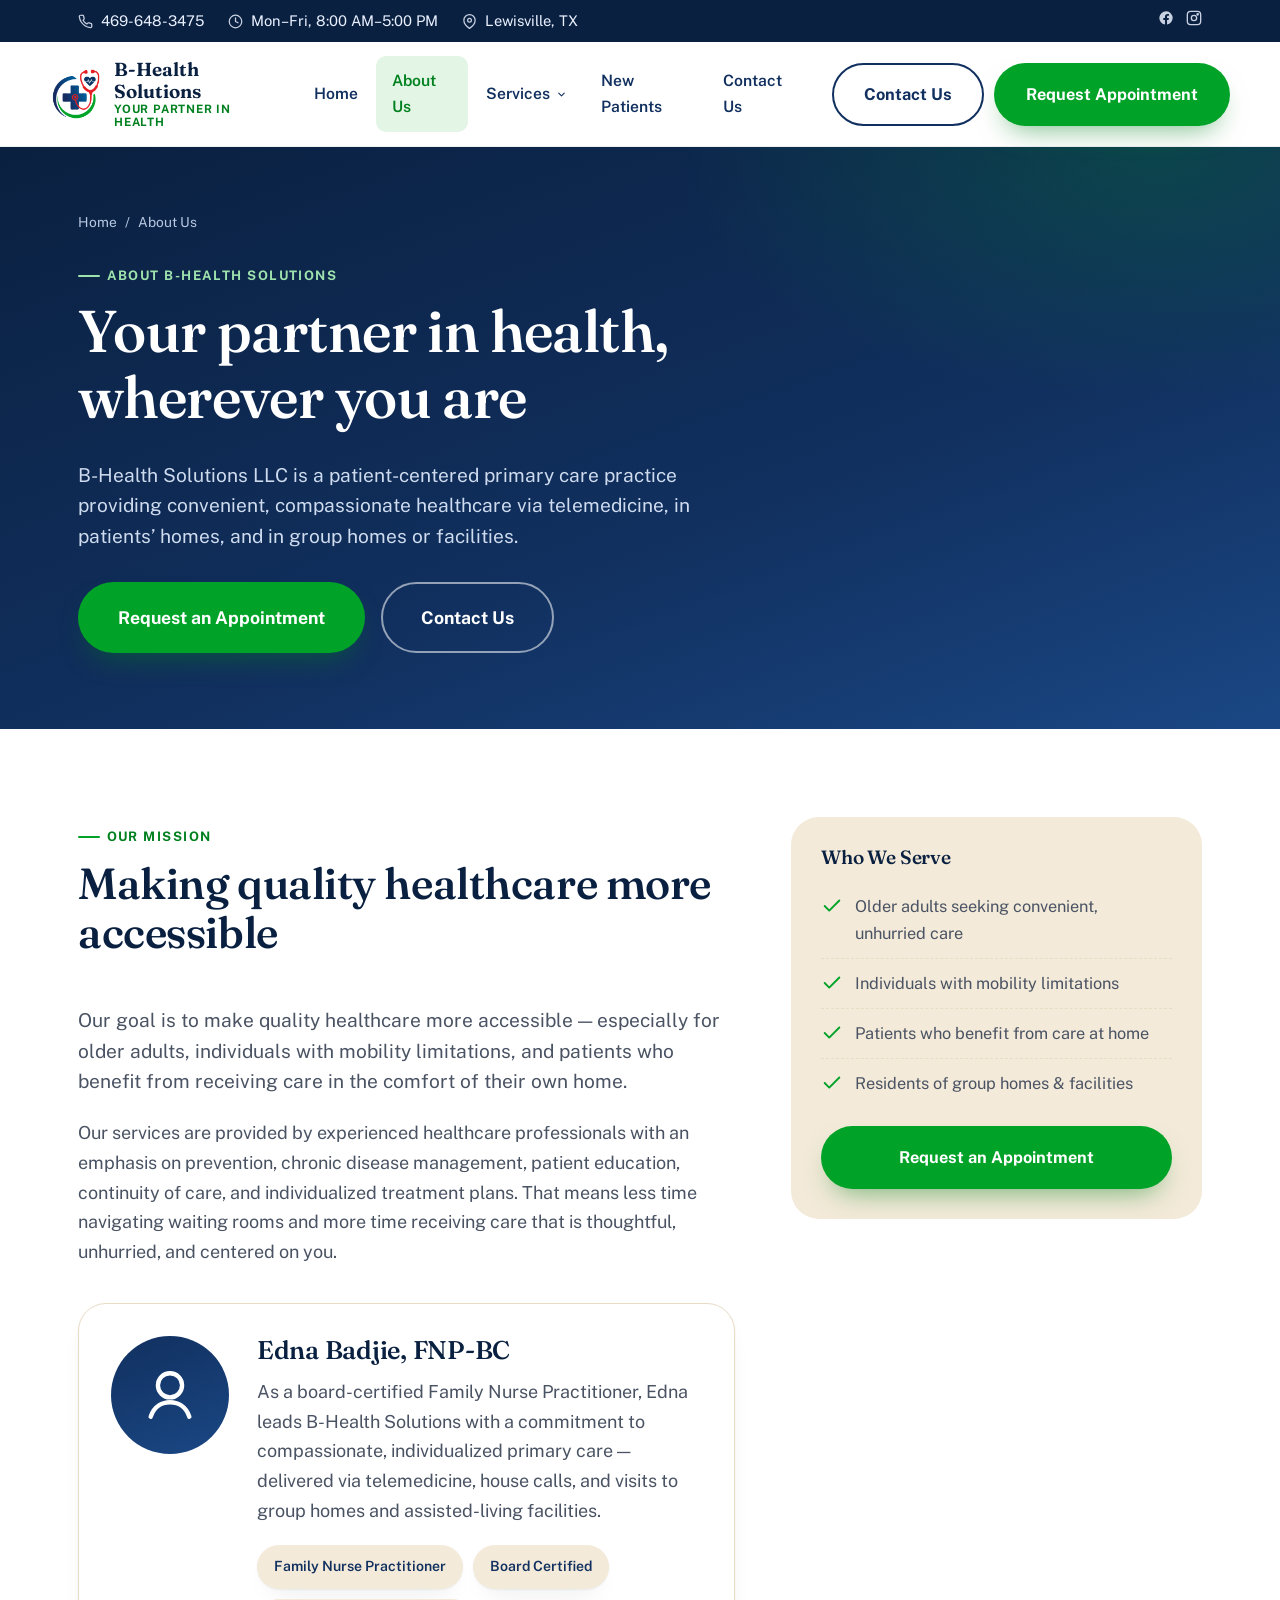
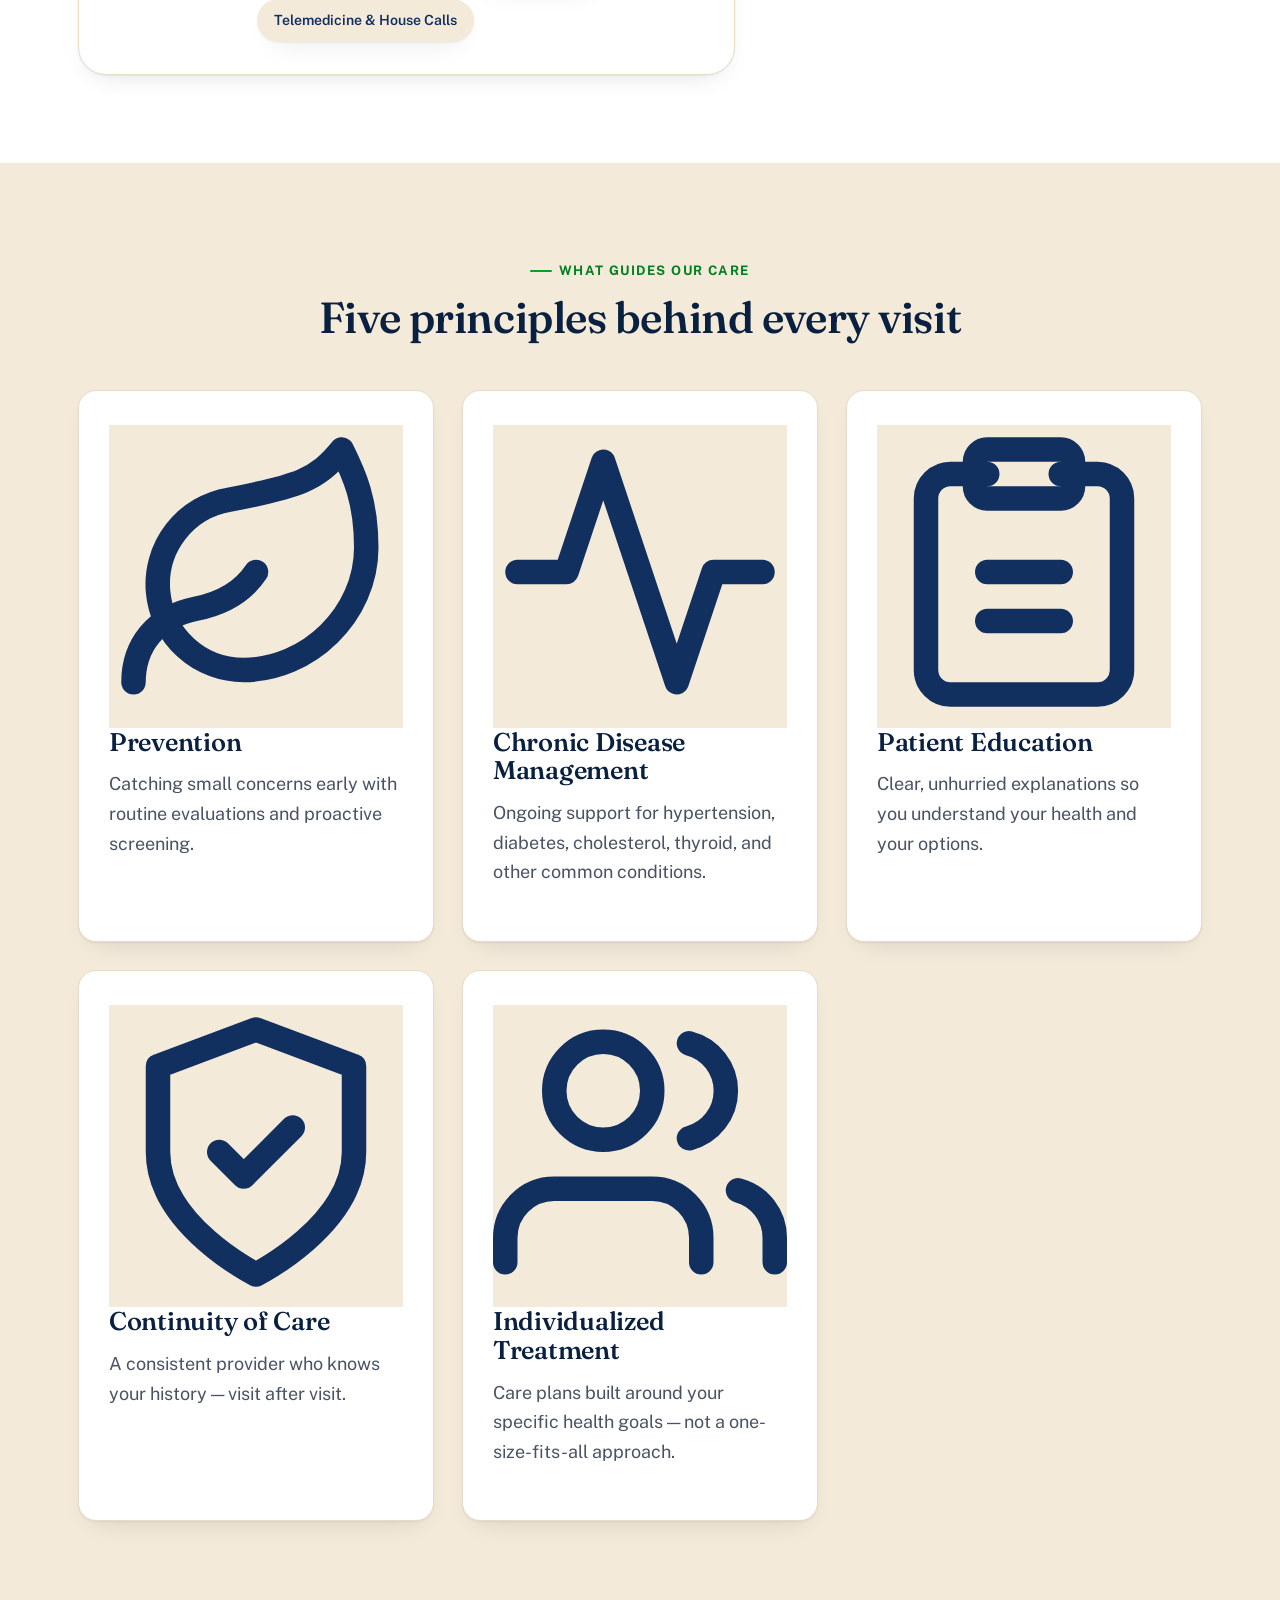
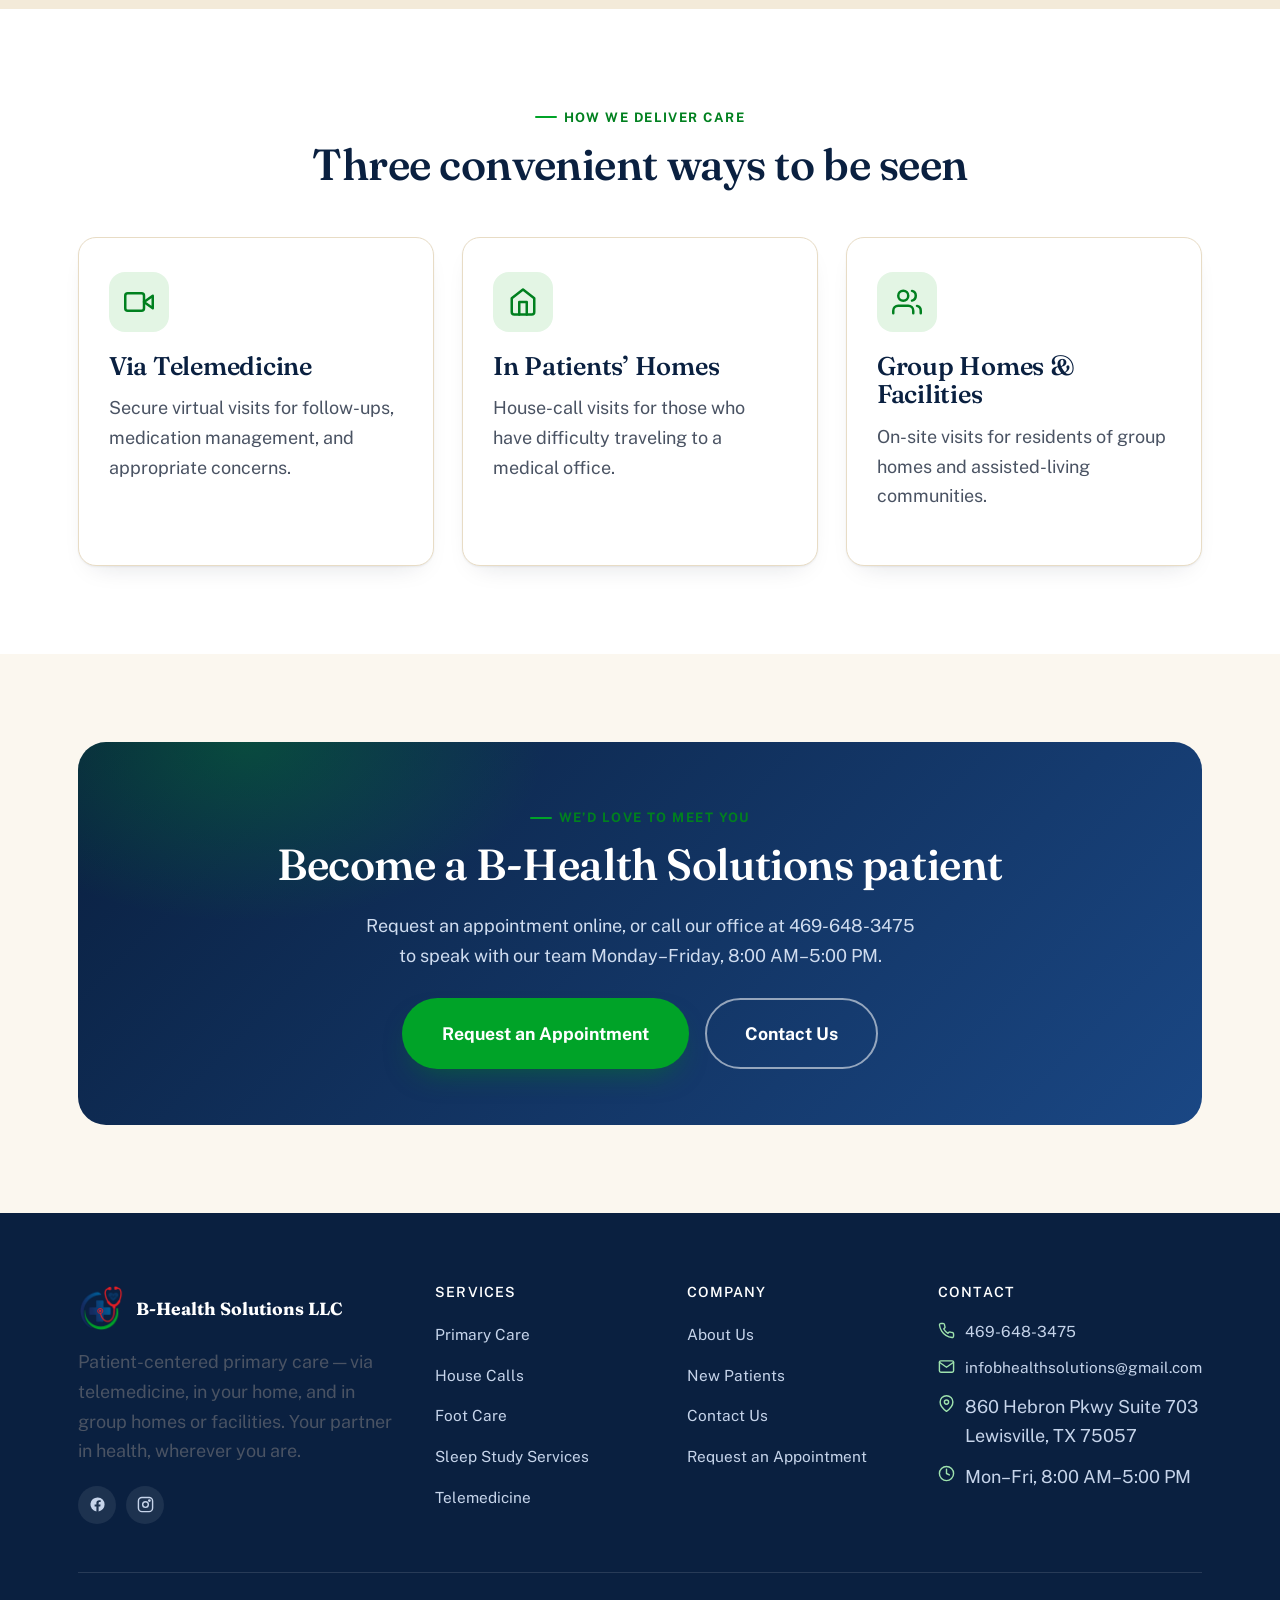
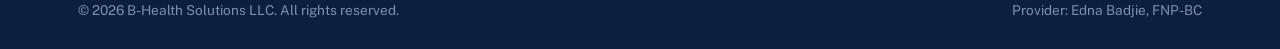
==== about.html @ 0e6e0572 "Initial website build for B-Health Solutions LLC 10-page static site: Home, About, Services, Primary" ====
<!doctype html>
<html lang="en">
<head>
<meta charset="UTF-8">
<meta name="viewport" content="width=device-width, initial-scale=1.0">
<title>About Us | B-Health Solutions LLC</title>
<meta name="description" content="B-Health Solutions LLC is a patient-centered primary care practice led by Edna Badjie, FNP-BC, providing care via telemedicine, in-home visits, and group home or facility visits.">
<link rel="icon" href="images/icon-32.png" sizes="32x32">
<link rel="icon" href="images/icon-192.png" sizes="192x192">
<link rel="apple-touch-icon" href="images/apple-touch-icon.png">
<link rel="stylesheet" href="css/style.css">
</head>
<body>

<div class="topbar">
  <div class="container">
    <div class="topbar-left">
      <a href="tel:4696483475" class="topbar-item"><svg viewBox="0 0 24 24" fill="none" stroke="currentColor" stroke-width="2" stroke-linecap="round" stroke-linejoin="round"><path d="M22 16.92v3a2 2 0 0 1-2.18 2 19.79 19.79 0 0 1-8.63-3.07 19.5 19.5 0 0 1-6-6 19.79 19.79 0 0 1-3.07-8.67A2 2 0 0 1 4.11 2h3a2 2 0 0 1 2 1.72c.13.96.36 1.9.7 2.81a2 2 0 0 1-.45 2.11L8.09 9.91a16 16 0 0 0 6 6l1.27-1.27a2 2 0 0 1 2.11-.45c.91.34 1.85.57 2.81.7A2 2 0 0 1 22 16.92Z"/></svg><span>469-648-3475</span></a>
      <span class="topbar-item"><svg viewBox="0 0 24 24" fill="none" stroke="currentColor" stroke-width="2" stroke-linecap="round" stroke-linejoin="round"><circle cx="12" cy="12" r="10"/><path d="M12 6v6l4 2"/></svg><span>Mon&ndash;Fri, 8:00 AM&ndash;5:00 PM</span></span>
      <span class="topbar-item"><svg viewBox="0 0 24 24" fill="none" stroke="currentColor" stroke-width="2" stroke-linecap="round" stroke-linejoin="round"><path d="M21 10c0 7-9 13-9 13s-9-6-9-13a9 9 0 0 1 18 0Z"/><circle cx="12" cy="10" r="3"/></svg><span>Lewisville, TX</span></span>
    </div>
    <div class="topbar-social">
      <a href="#" aria-label="B-Health Solutions on Facebook"><svg viewBox="0 0 24 24" fill="currentColor"><path d="M22 12a10 10 0 1 0-11.56 9.88v-6.99H7.9V12h2.54V9.8c0-2.5 1.49-3.89 3.78-3.89 1.1 0 2.24.2 2.24.2v2.46h-1.26c-1.24 0-1.63.77-1.63 1.56V12h2.78l-.44 2.89h-2.34v6.99A10 10 0 0 0 22 12Z"/></svg></a>
      <a href="#" aria-label="B-Health Solutions on Instagram"><svg viewBox="0 0 24 24" fill="none" stroke="currentColor" stroke-width="2" stroke-linecap="round" stroke-linejoin="round"><rect x="2" y="2" width="20" height="20" rx="5"/><circle cx="12" cy="12" r="4"/><circle cx="17.5" cy="6.5" r="1"/></svg></a>
    </div>
  </div>
</div>

<header class="site-header">
  <div class="container nav-wrap">
    <a href="index.html" class="brand">
      <img src="images/icon-192.png" alt="B-Health Solutions LLC">
      <span class="brand-text"><strong>B-Health Solutions</strong><span>Your Partner In Health</span></span>
    </a>
    <nav class="main-nav" id="main-nav" aria-label="Primary">
      <div class="mobile-cta">
        <a href="new-patients.html" class="btn btn-primary btn-block">Request an Appointment</a>
        <a href="tel:4696483475" class="btn btn-outline btn-block">Call 469-648-3475</a>
      </div>
      <ul>
        <li><a href="index.html">Home</a></li>
        <li><a href="about.html">About Us</a></li>
        <li class="has-dropdown">
          <a href="services.html">Services <svg class="chev" viewBox="0 0 24 24" fill="none" stroke="currentColor" stroke-width="2.4" stroke-linecap="round" stroke-linejoin="round"><path d="m6 9 6 6 6-6"/></svg></a>
          <div class="dropdown">
            <a href="primary-care.html">Primary Care<small>Routine &amp; preventive adult care</small></a>
            <a href="house-calls.html">House Calls<small>In-home primary care visits</small></a>
            <a href="foot-care.html">Foot Care<small>Routine foot health services</small></a>
            <a href="sleep-study.html">Sleep Study Services<small>Sleep disorder evaluation</small></a>
            <a href="telemedicine.html">Telemedicine<small>Virtual visits from home</small></a>
          </div>
        </li>
        <li><a href="new-patients.html">New Patients</a></li>
        <li><a href="contact.html">Contact Us</a></li>
      </ul>
    </nav>
    <div class="header-cta">
      <a href="contact.html" class="btn btn-outline">Contact Us</a>
      <a href="new-patients.html" class="btn btn-primary">Request Appointment</a>
      <button class="nav-toggle" aria-label="Open menu" aria-expanded="false" aria-controls="main-nav"><svg viewBox="0 0 24 24" fill="none" stroke="currentColor" stroke-width="2" stroke-linecap="round" stroke-linejoin="round"><path d="M3 6h18M3 12h18M3 18h18"/></svg></button>
    </div>
  </div>
  <div class="nav-scrim"></div>
</header>

<main>

  <section class="page-hero">
    <div class="container">
      <div class="breadcrumb"><a href="index.html">Home</a><span>/</span><span>About Us</span></div>
      <span class="eyebrow">About B-Health Solutions</span>
      <h1>Your partner in health, wherever you are</h1>
      <p class="lede">B-Health Solutions LLC is a patient-centered primary care practice providing convenient, compassionate healthcare via telemedicine, in patients&rsquo; homes, and in group homes or facilities.</p>
      <div class="cta-row">
        <a href="new-patients.html" class="btn btn-primary btn-lg">Request an Appointment</a>
        <a href="contact.html" class="btn btn-outline-light btn-lg">Contact Us</a>
      </div>
    </div>
  </section>

  <section class="section">
    <div class="container">
      <div class="service-layout">
        <div>
          <div class="section-head reveal">
            <span class="eyebrow">Our Mission</span>
            <h2>Making quality healthcare more accessible</h2>
          </div>
          <p class="lede reveal">Our goal is to make quality healthcare more accessible &mdash; especially for older adults, individuals with mobility limitations, and patients who benefit from receiving care in the comfort of their own home.</p>
          <p class="reveal">Our services are provided by experienced healthcare professionals with an emphasis on prevention, chronic disease management, patient education, continuity of care, and individualized treatment plans. That means less time navigating waiting rooms and more time receiving care that is thoughtful, unhurried, and centered on you.</p>

          <div class="provider-card reveal" style="margin-top:36px;">
            <div class="provider-avatar">
              <svg viewBox="0 0 24 24" fill="none" stroke="currentColor" stroke-width="1.8" stroke-linecap="round" stroke-linejoin="round"><circle cx="12" cy="8" r="5"/><path d="M4 21c1.5-4.5 5-6 8-6s6.5 1.5 8 6"/></svg>
            </div>
            <div>
              <h3>Edna Badjie, FNP-BC</h3>
              <p>As a board-certified Family Nurse Practitioner, Edna leads B-Health Solutions with a commitment to compassionate, individualized primary care &mdash; delivered via telemedicine, house calls, and visits to group homes and assisted-living facilities.</p>
              <div class="credential-list">
                <span class="pill">Family Nurse Practitioner</span>
                <span class="pill">Board Certified</span>
                <span class="pill">Telemedicine &amp; House Calls</span>
              </div>
            </div>
          </div>
        </div>

        <aside class="sidebar-card reveal">
          <h4>Who We Serve</h4>
          <ul class="check-list">
            <li><svg viewBox="0 0 24 24" fill="none" stroke="currentColor" stroke-width="2" stroke-linecap="round" stroke-linejoin="round"><path d="M20 6 9 17l-5-5"/></svg>Older adults seeking convenient, unhurried care</li>
            <li><svg viewBox="0 0 24 24" fill="none" stroke="currentColor" stroke-width="2" stroke-linecap="round" stroke-linejoin="round"><path d="M20 6 9 17l-5-5"/></svg>Individuals with mobility limitations</li>
            <li><svg viewBox="0 0 24 24" fill="none" stroke="currentColor" stroke-width="2" stroke-linecap="round" stroke-linejoin="round"><path d="M20 6 9 17l-5-5"/></svg>Patients who benefit from care at home</li>
            <li><svg viewBox="0 0 24 24" fill="none" stroke="currentColor" stroke-width="2" stroke-linecap="round" stroke-linejoin="round"><path d="M20 6 9 17l-5-5"/></svg>Residents of group homes &amp; facilities</li>
          </ul>
          <a href="new-patients.html" class="btn btn-primary btn-block">Request an Appointment</a>
        </aside>
      </div>
    </div>
  </section>

  <section class="section section--sand">
    <div class="container">
      <div class="section-head center reveal">
        <span class="eyebrow">What Guides Our Care</span>
        <h2>Five principles behind every visit</h2>
      </div>
      <div class="grid grid-3 reveal-stagger">
        <div class="card value-card reveal" style="--i:0">
          <div class="icon"><svg viewBox="0 0 24 24" fill="none" stroke="currentColor" stroke-width="2" stroke-linecap="round" stroke-linejoin="round"><path d="M11 20A7 7 0 0 1 9.8 6.1C15.5 5 17 4.48 19 2c1 2 2 4.18 2 8 0 5.5-4.78 10-10 10Z"/><path d="M2 21c0-3 1.85-5.36 5.08-6C9.5 14.52 11 13.5 12 12"/></svg></div>
          <h3>Prevention</h3>
          <p>Catching small concerns early with routine evaluations and proactive screening.</p>
        </div>
        <div class="card value-card reveal" style="--i:1">
          <div class="icon"><svg viewBox="0 0 24 24" fill="none" stroke="currentColor" stroke-width="2" stroke-linecap="round" stroke-linejoin="round"><path d="M22 12h-4l-3 9L9 3l-3 9H2"/></svg></div>
          <h3>Chronic Disease Management</h3>
          <p>Ongoing support for hypertension, diabetes, cholesterol, thyroid, and other common conditions.</p>
        </div>
        <div class="card value-card reveal" style="--i:2">
          <div class="icon"><svg viewBox="0 0 24 24" fill="none" stroke="currentColor" stroke-width="2" stroke-linecap="round" stroke-linejoin="round"><rect x="8" y="2" width="8" height="4" rx="1"/><path d="M9 4H6a2 2 0 0 0-2 2v14a2 2 0 0 0 2 2h12a2 2 0 0 0 2-2V6a2 2 0 0 0-2-2h-3"/><path d="M9 12h6M9 16h6"/></svg></div>
          <h3>Patient Education</h3>
          <p>Clear, unhurried explanations so you understand your health and your options.</p>
        </div>
        <div class="card value-card reveal" style="--i:3">
          <div class="icon"><svg viewBox="0 0 24 24" fill="none" stroke="currentColor" stroke-width="2" stroke-linecap="round" stroke-linejoin="round"><path d="M12 22s8-4 8-10V5l-8-3-8 3v7c0 6 8 10 8 10Z"/><path d="m9 12 2 2 4-4"/></svg></div>
          <h3>Continuity of Care</h3>
          <p>A consistent provider who knows your history &mdash; visit after visit.</p>
        </div>
        <div class="card value-card reveal" style="--i:4">
          <div class="icon"><svg viewBox="0 0 24 24" fill="none" stroke="currentColor" stroke-width="2" stroke-linecap="round" stroke-linejoin="round"><path d="M17 21v-2a4 4 0 0 0-4-4H5a4 4 0 0 0-4 4v2"/><circle cx="9" cy="7" r="4"/><path d="M23 21v-2a4 4 0 0 0-3-3.87"/><path d="M16 3.13a4 4 0 0 1 0 7.75"/></svg></div>
          <h3>Individualized Treatment</h3>
          <p>Care plans built around your specific health goals &mdash; not a one-size-fits-all approach.</p>
        </div>
      </div>
    </div>
  </section>

  <section class="section">
    <div class="container">
      <div class="section-head center reveal">
        <span class="eyebrow">How We Deliver Care</span>
        <h2>Three convenient ways to be seen</h2>
      </div>
      <div class="grid grid-3 reveal-stagger">
        <div class="card reveal" style="--i:0">
          <div class="icon" style="background:var(--green-100);color:var(--green-700);width:60px;height:60px;border-radius:16px;display:flex;align-items:center;justify-content:center;margin-bottom:20px;"><svg viewBox="0 0 24 24" fill="none" stroke="currentColor" stroke-width="2" stroke-linecap="round" stroke-linejoin="round" style="width:30px;height:30px;"><path d="m23 7-7 5 7 5V7z"/><rect x="1" y="5" width="15" height="14" rx="2"/></svg></div>
          <h3>Via Telemedicine</h3>
          <p>Secure virtual visits for follow-ups, medication management, and appropriate concerns.</p>
        </div>
        <div class="card reveal" style="--i:1">
          <div class="icon" style="background:var(--green-100);color:var(--green-700);width:60px;height:60px;border-radius:16px;display:flex;align-items:center;justify-content:center;margin-bottom:20px;"><svg viewBox="0 0 24 24" fill="none" stroke="currentColor" stroke-width="2" stroke-linecap="round" stroke-linejoin="round" style="width:30px;height:30px;"><path d="m3 9 9-7 9 7v11a2 2 0 0 1-2 2H5a2 2 0 0 1-2-2z"/><path d="M9 22V12h6v10"/></svg></div>
          <h3>In Patients&rsquo; Homes</h3>
          <p>House-call visits for those who have difficulty traveling to a medical office.</p>
        </div>
        <div class="card reveal" style="--i:2">
          <div class="icon" style="background:var(--green-100);color:var(--green-700);width:60px;height:60px;border-radius:16px;display:flex;align-items:center;justify-content:center;margin-bottom:20px;"><svg viewBox="0 0 24 24" fill="none" stroke="currentColor" stroke-width="2" stroke-linecap="round" stroke-linejoin="round" style="width:30px;height:30px;"><path d="M17 21v-2a4 4 0 0 0-4-4H5a4 4 0 0 0-4 4v2"/><circle cx="9" cy="7" r="4"/><path d="M23 21v-2a4 4 0 0 0-3-3.87"/><path d="M16 3.13a4 4 0 0 1 0 7.75"/></svg></div>
          <h3>Group Homes &amp; Facilities</h3>
          <p>On-site visits for residents of group homes and assisted-living communities.</p>
        </div>
      </div>
    </div>
  </section>

  <section class="section section--cream">
    <div class="container">
      <div class="cta-band reveal" style="background:linear-gradient(135deg,var(--navy-950),var(--navy-700));">
        <span class="eyebrow">We&rsquo;d Love to Meet You</span>
        <h2>Become a B-Health Solutions patient</h2>
        <p>Request an appointment online, or call our office at 469-648-3475 to speak with our team Monday&ndash;Friday, 8:00 AM&ndash;5:00 PM.</p>
        <div class="cta-row">
          <a href="new-patients.html" class="btn btn-primary btn-lg">Request an Appointment</a>
          <a href="contact.html" class="btn btn-outline-light btn-lg">Contact Us</a>
        </div>
      </div>
    </div>
  </section>

</main>

<footer class="site-footer">
  <div class="container">
    <div class="footer-grid">
      <div>
        <a href="index.html" class="footer-brand">
          <img src="images/icon-192.png" alt="B-Health Solutions LLC">
          <strong>B-Health Solutions LLC</strong>
        </a>
        <p>Patient-centered primary care &mdash; via telemedicine, in your home, and in group homes or facilities. Your partner in health, wherever you are.</p>
        <div class="footer-social">
          <a href="#" aria-label="Facebook"><svg viewBox="0 0 24 24" fill="currentColor"><path d="M22 12a10 10 0 1 0-11.56 9.88v-6.99H7.9V12h2.54V9.8c0-2.5 1.49-3.89 3.78-3.89 1.1 0 2.24.2 2.24.2v2.46h-1.26c-1.24 0-1.63.77-1.63 1.56V12h2.78l-.44 2.89h-2.34v6.99A10 10 0 0 0 22 12Z"/></svg></a>
          <a href="#" aria-label="Instagram"><svg viewBox="0 0 24 24" fill="none" stroke="currentColor" stroke-width="2" stroke-linecap="round" stroke-linejoin="round"><rect x="2" y="2" width="20" height="20" rx="5"/><circle cx="12" cy="12" r="4"/><circle cx="17.5" cy="6.5" r="1"/></svg></a>
        </div>
      </div>
      <div>
        <h4>Services</h4>
        <ul>
          <li><a href="primary-care.html">Primary Care</a></li>
          <li><a href="house-calls.html">House Calls</a></li>
          <li><a href="foot-care.html">Foot Care</a></li>
          <li><a href="sleep-study.html">Sleep Study Services</a></li>
          <li><a href="telemedicine.html">Telemedicine</a></li>
        </ul>
      </div>
      <div>
        <h4>Company</h4>
        <ul>
          <li><a href="about.html">About Us</a></li>
          <li><a href="new-patients.html">New Patients</a></li>
          <li><a href="contact.html">Contact Us</a></li>
          <li><a href="new-patients.html#request-form">Request an Appointment</a></li>
        </ul>
      </div>
      <div>
        <h4>Contact</h4>
        <ul class="footer-contact">
          <li><svg viewBox="0 0 24 24" fill="none" stroke="currentColor" stroke-width="2" stroke-linecap="round" stroke-linejoin="round"><path d="M22 16.92v3a2 2 0 0 1-2.18 2 19.79 19.79 0 0 1-8.63-3.07 19.5 19.5 0 0 1-6-6 19.79 19.79 0 0 1-3.07-8.67A2 2 0 0 1 4.11 2h3a2 2 0 0 1 2 1.72c.13.96.36 1.9.7 2.81a2 2 0 0 1-.45 2.11L8.09 9.91a16 16 0 0 0 6 6l1.27-1.27a2 2 0 0 1 2.11-.45c.91.34 1.85.57 2.81.7A2 2 0 0 1 22 16.92Z"/></svg><a href="tel:4696483475">469-648-3475</a></li>
          <li><svg viewBox="0 0 24 24" fill="none" stroke="currentColor" stroke-width="2" stroke-linecap="round" stroke-linejoin="round"><rect x="2" y="4" width="20" height="16" rx="2"/><path d="m22 6-10 7L2 6"/></svg><a href="mailto:infobhealthsolutions@gmail.com">infobhealthsolutions@gmail.com</a></li>
          <li><svg viewBox="0 0 24 24" fill="none" stroke="currentColor" stroke-width="2" stroke-linecap="round" stroke-linejoin="round"><path d="M21 10c0 7-9 13-9 13s-9-6-9-13a9 9 0 0 1 18 0Z"/><circle cx="12" cy="10" r="3"/></svg><span>860 Hebron Pkwy Suite 703<br>Lewisville, TX 75057</span></li>
          <li><svg viewBox="0 0 24 24" fill="none" stroke="currentColor" stroke-width="2" stroke-linecap="round" stroke-linejoin="round"><circle cx="12" cy="12" r="10"/><path d="M12 6v6l4 2"/></svg><span>Mon&ndash;Fri, 8:00 AM&ndash;5:00 PM</span></li>
        </ul>
      </div>
    </div>
    <div class="footer-bottom">
      <span>&copy; <span data-year></span> B-Health Solutions LLC. All rights reserved.</span>
      <span>Provider: Edna Badjie, FNP-BC</span>
    </div>
  </div>
</footer>

<script src="js/main.js"></script>
</body>
</html>
---- css/style.css ----
/* ==========================================================================
   B-Health Solutions LLC — Design System
   Warm, upscale primary-care site. Navy / green / coral drawn from the
   practice mark; generous type scale for older-adult readability.
   ========================================================================== */

@import url('https://fonts.googleapis.com/css2?family=Fraunces:ital,opsz,wght@0,9..144,340;0,9..144,460;0,9..144,560;0,9..144,650;1,9..144,460&family=Public+Sans:wght@400;500;600;700;800&display=swap');

:root{
  /* ---- Brand colors (sampled from Logo.png) ---- */
  --navy-950:#0a2040;
  --navy-900:#11305f;
  --navy-700:#1a4784;
  --navy-500:#2f68ad;
  --green-700:#00801f;
  --green-600:#00a328;
  --green-100:#e3f5e4;
  --coral-600:#e31e24;
  --coral-100:#fdeceb;

  /* ---- Neutrals (warm, not clinical) ---- */
  --cream:#fbf7ef;
  --sand:#f3ead9;
  --sand-line:#e8dcc5;
  --white:#ffffff;
  --ink:#1c2433;
  --ink-soft:#4a5363;
  --ink-faint:#737d8c;

  /* ---- Type ---- */
  --font-display:'Fraunces', Georgia, serif;
  --font-body:'Public Sans', -apple-system, BlinkMacSystemFont, sans-serif;

  /* ---- Scale ---- */
  --radius-sm:10px;
  --radius-md:18px;
  --radius-lg:28px;
  --shadow-soft:0 20px 50px -25px rgba(10,32,64,.35);
  --shadow-card:0 1px 2px rgba(20,30,50,.06), 0 12px 28px -16px rgba(20,30,50,.18);
  --container:1180px;
  --ease:cubic-bezier(.22,.9,.3,1);
}

*,*::before,*::after{box-sizing:border-box;}
html{scroll-behavior:smooth;}
@media (prefers-reduced-motion: reduce){
  html{scroll-behavior:auto;}
  *,*::before,*::after{animation-duration:.001ms !important;animation-iteration-count:1 !important;transition-duration:.001ms !important;scroll-behavior:auto !important;}
}

html,body{overflow-x:hidden;}
body{
  margin:0;
  font-family:var(--font-body);
  background:var(--white);
  color:var(--ink);
  font-size:18px;
  line-height:1.65;
  -webkit-font-smoothing:antialiased;
  width:100%;
}

img{max-width:100%;display:block;}
a{color:inherit;}
ul{list-style:none;margin:0;padding:0;}
button{font-family:inherit;}

h1,h2,h3,h4{
  font-family:var(--font-display);
  color:var(--navy-950);
  line-height:1.12;
  margin:0 0 .5em;
  font-weight:560;
  letter-spacing:-.01em;
}
h1{font-size:clamp(2.6rem,4.6vw,3.9rem); font-weight:560;}
h2{font-size:clamp(2rem,3.4vw,2.75rem);}
h3{font-size:clamp(1.35rem,2vw,1.65rem);}
h4{font-size:1.2rem;}
p{margin:0 0 1.1em;color:var(--ink-soft);}
.lede{font-size:1.2rem;line-height:1.6;color:var(--ink-soft);}

.container{max-width:var(--container);margin:0 auto;padding:0 28px;}
.section{padding:88px 0;}
.section--tight{padding:56px 0;}
.section--cream{background:var(--cream);}
.section--sand{background:var(--sand);}
.section--navy{background:var(--navy-950);color:#fff;}
.section--navy h2,.section--navy h3,.section--navy p{color:#fff;}
.section--navy .eyebrow{color:#9fc8ff;}

.eyebrow{
  display:inline-flex;align-items:center;gap:.5em;
  font-family:var(--font-body);
  font-weight:700;
  font-size:.82rem;
  letter-spacing:.11em;
  text-transform:uppercase;
  color:var(--green-700);
  margin-bottom:.9em;
}
.eyebrow::before{
  content:"";
  width:22px;height:2px;background:var(--green-600);display:inline-block;border-radius:2px;
}

.section-head{max-width:720px; margin-bottom:48px;}
.section-head.center{margin-left:auto;margin-right:auto;text-align:center;}

/* ---------------------------- Buttons ---------------------------- */
.btn{
  display:inline-flex;align-items:center;justify-content:center;gap:.6em;
  font-family:var(--font-body);
  font-weight:700;
  font-size:1.02rem;
  padding:16px 30px;
  border-radius:999px;
  border:2px solid transparent;
  text-decoration:none;
  cursor:pointer;
  transition:transform .25s var(--ease), box-shadow .25s var(--ease), background-color .2s, border-color .2s, color .2s;
  white-space:nowrap;
}
.btn svg{width:1.15em;height:1.15em;flex:none;}
.btn-primary{background:var(--green-600);color:#fff;box-shadow:0 14px 28px -12px rgba(0,128,31,.55);}
.btn-primary:hover{background:var(--green-700); transform:translateY(-2px); box-shadow:0 18px 32px -12px rgba(0,128,31,.6);}
.btn-outline{background:transparent;color:var(--navy-900);border-color:var(--navy-900);}
.btn-outline:hover{background:var(--navy-900);color:#fff;transform:translateY(-2px);}
.btn-outline-light{background:transparent;color:#fff;border-color:rgba(255,255,255,.55);}
.btn-outline-light:hover{background:#fff;color:var(--navy-950);border-color:#fff;}
.btn-ghost{background:rgba(255,255,255,.12); color:#fff; border-color:transparent;}
.btn-ghost:hover{background:rgba(255,255,255,.22);}
.btn-lg{padding:19px 38px;font-size:1.1rem;}
.btn-block{width:100%;}
.btn:focus-visible, a:focus-visible, button:focus-visible, input:focus-visible, textarea:focus-visible, select:focus-visible{
  outline:3px solid var(--green-600); outline-offset:3px;
}

.cta-row{display:flex;flex-wrap:wrap;gap:16px;align-items:center;}

/* ---------------------------- Topbar ---------------------------- */
.topbar{
  background:var(--navy-950);
  color:#eaf1ff;
  font-size:.92rem;
}
.topbar .container{
  display:flex;align-items:center;justify-content:space-between;
  padding-top:9px;padding-bottom:9px;
  gap:16px;
}
.topbar-left{display:flex;gap:24px;flex-wrap:wrap;align-items:center;}
.topbar a{text-decoration:none;color:#eaf1ff;}
.topbar a:hover{color:var(--green-600);}
.topbar-item{display:inline-flex;align-items:center;gap:8px;}
.topbar-item svg{width:15px;height:15px;opacity:.85;flex:none;}
.topbar-social{display:flex;gap:12px;}
.topbar-social a{opacity:.85;}
.topbar-social a:hover{opacity:1;}
.topbar-social svg{width:16px;height:16px;}

/* ---------------------------- Header / Nav ---------------------------- */
.site-header{
  position:sticky;top:0;z-index:100;
  background:rgba(255,255,255,.92);
  backdrop-filter:saturate(180%) blur(14px);
  border-bottom:1px solid rgba(20,30,50,.07);
}
.nav-wrap{display:flex;align-items:center;justify-content:space-between;padding:14px 0;gap:20px;}
.brand{display:flex;align-items:center;gap:12px;text-decoration:none;}
.brand img{height:52px;width:auto;}
.brand-text{display:flex;flex-direction:column;line-height:1.15;}
.brand-text strong{font-family:var(--font-display);font-size:1.18rem;color:var(--navy-950);font-weight:650;}
.brand-text span{font-size:.72rem;letter-spacing:.07em;color:var(--green-700);font-weight:700;text-transform:uppercase;}

.main-nav{display:flex;align-items:center;gap:2px;}
.main-nav > ul{display:flex;align-items:center;gap:2px;}
.main-nav a{
  display:inline-flex;align-items:center;gap:6px;
  padding:12px 16px;
  text-decoration:none;
  font-weight:600;
  font-size:.98rem;
  color:var(--navy-900);
  border-radius:10px;
  transition:background .2s,color .2s;
}
.main-nav > ul > li > a:hover,.main-nav a.active{background:var(--green-100);color:var(--green-700);}
.has-dropdown{position:relative;}
.has-dropdown > a svg.chev{width:11px;height:11px;transition:transform .2s;}
.has-dropdown:hover > a svg.chev, .has-dropdown.open > a svg.chev{transform:rotate(180deg);}
.dropdown{
  position:absolute; top:100%; left:0; margin-top:6px;
  background:#fff; border-radius:var(--radius-md); box-shadow:var(--shadow-soft);
  min-width:280px; padding:10px; opacity:0; visibility:hidden; transform:translateY(8px);
  transition:opacity .2s var(--ease), transform .2s var(--ease), visibility .2s;
  border:1px solid rgba(20,30,50,.06);
}
.has-dropdown:hover .dropdown, .has-dropdown.open .dropdown{opacity:1;visibility:visible;transform:translateY(0);}
.dropdown a{display:flex;flex-direction:column;align-items:flex-start;gap:2px;padding:11px 14px;border-radius:10px;}
.dropdown a small{font-weight:500;color:var(--ink-faint);font-size:.8rem;}
.dropdown a:hover{background:var(--cream);}

.header-cta{display:flex;align-items:center;gap:10px;}
.mobile-cta{display:none;}
.nav-toggle{
  display:none;background:var(--navy-950);border:none;color:#fff;
  width:46px;height:46px;border-radius:12px;align-items:center;justify-content:center;cursor:pointer;
}
.nav-toggle svg{width:22px;height:22px;}

@media (max-width: 980px){
  .main-nav{position:fixed;inset:0 0 0 auto;width:min(360px,88vw);height:100vh;background:#fff;
    transform:translateX(100%); transition:transform .3s var(--ease); flex-direction:column; align-items:stretch;
    padding:90px 22px 30px; box-shadow:-20px 0 50px rgba(0,0,0,.15); overflow-y:auto;}
  .main-nav.open{transform:translateX(0);}
  .main-nav > ul{flex-direction:column;align-items:stretch;gap:2px;}
  .main-nav a{padding:14px 12px;font-size:1.05rem;}
  .dropdown{position:static;box-shadow:none;border:none;margin:0 0 0 14px;opacity:1;visibility:visible;transform:none;display:none;padding:4px 0 4px 10px;border-left:2px solid var(--sand-line);}
  .has-dropdown.open .dropdown{display:flex;flex-direction:column;}
  .has-dropdown > a svg.chev{transform:none !important;}
  .has-dropdown.open > a svg.chev{transform:rotate(180deg) !important;}
  .nav-toggle{display:inline-flex;}
  .header-cta .btn-outline{display:none;}
  .mobile-cta{display:flex;flex-direction:column;gap:12px;margin:0 0 26px;}
  .nav-scrim{position:fixed;inset:0;background:rgba(10,20,40,.45);opacity:0;visibility:hidden;transition:opacity .3s;z-index:90;}
  .nav-scrim.open{opacity:1;visibility:visible;}
}
@media (max-width:560px){
  .header-cta .btn-primary{display:none;}
  .brand-text span{display:none;}
}
@media (max-width:400px){
  .container{padding:0 18px;}
  .brand img{height:42px;}
  .brand-text strong{font-size:1.02rem;}
}

/* ---------------------------- Hero (home) ---------------------------- */
.hero{
  position:relative;overflow:hidden;
  background:
    radial-gradient(900px 500px at 85% -10%, rgba(0,163,40,.14), transparent 60%),
    radial-gradient(700px 500px at 100% 100%, rgba(26,71,132,.12), transparent 60%),
    var(--cream);
  padding:72px 0 100px;
}
.hero-grid{display:flex;justify-content:center;}
.hero-content{max-width:760px;text-align:center;}
.hero h1{margin-bottom:.4em;}
.hero h1 em{font-style:italic;color:var(--green-700);}
.hero-content .cta-row{justify-content:center;}
.hero-badges{display:flex;flex-wrap:wrap;gap:10px;margin-top:30px;justify-content:center;}
.pill{
  display:inline-flex;align-items:center;gap:8px;
  background:#fff;border:1px solid var(--sand-line);
  padding:9px 16px;border-radius:999px;font-size:.88rem;font-weight:600;color:var(--navy-900);
  box-shadow:var(--shadow-card);
}
.pill svg{width:16px;height:16px;color:var(--green-600);flex:none;}

/* ---------------------------- Inner page hero (banner) ---------------------------- */
.page-hero{
  position:relative;overflow:hidden;
  background:
    radial-gradient(800px 420px at 90% 0%, rgba(0,163,40,.22), transparent 60%),
    linear-gradient(160deg,var(--navy-950),var(--navy-900) 60%, var(--navy-700));
  color:#fff;
  padding:64px 0 76px;
}
.page-hero .eyebrow{color:#9ee2ad;}
.page-hero .eyebrow::before{background:#9ee2ad;}
.page-hero h1{color:#fff;max-width:760px;}
.page-hero p.lede{color:#cfdcef;max-width:620px;}
.breadcrumb{display:flex;gap:8px;align-items:center;font-size:.86rem;color:#b9c9e3;margin-bottom:22px;flex-wrap:wrap;}
.breadcrumb a{color:#b9c9e3;text-decoration:none;}
.breadcrumb a:hover{color:#fff;}
.page-hero .cta-row{margin-top:30px;}

/* heartbeat divider motif */
.pulse-divider{display:block;width:100%;height:34px;color:var(--sand-line);}
.pulse-divider path{fill:none;stroke:currentColor;stroke-width:2;}

/* ---------------------------- Service cards / grids ---------------------------- */
.grid{display:grid;gap:28px;}
.grid-3{grid-template-columns:repeat(3,1fr);}
.grid-2{grid-template-columns:repeat(2,1fr);}
.grid-6{grid-template-columns:repeat(6,1fr);}

.card{
  background:#fff;border:1px solid var(--sand-line); border-radius:var(--radius-md);
  padding:34px 30px; box-shadow:var(--shadow-card);
  transition:transform .3s var(--ease), box-shadow .3s var(--ease), border-color .3s;
}
.service-card{display:flex;flex-direction:column;height:100%;text-decoration:none;}
.service-card:hover{transform:translateY(-6px); box-shadow:0 22px 44px -18px rgba(10,32,64,.28); border-color:transparent;}
.service-card .icon{
  width:60px;height:60px;border-radius:16px;
  display:flex;align-items:center;justify-content:center;
  background:var(--green-100); color:var(--green-700); margin-bottom:20px;
}
.service-card .icon svg{width:30px;height:30px;}
.service-card h3{margin-bottom:.4em;}
.service-card p{flex:1;}
.service-card .learn{
  display:inline-flex;align-items:center;gap:6px;font-weight:700;color:var(--navy-900);margin-top:14px;
}
.service-card .learn svg{width:16px;height:16px;transition:transform .25s var(--ease);}
.service-card:hover .learn svg{transform:translateX(5px);}

.value-card{text-align:left;}
.value-card .icon{background:var(--sand);color:var(--navy-900);}

/* ---------------------------- Stats / trust strip ---------------------------- */
.trust-strip{background:var(--white); border-top:1px solid var(--sand-line); border-bottom:1px solid var(--sand-line);}
.trust-strip .container{display:flex;flex-wrap:wrap;gap:30px 48px;justify-content:space-between;align-items:center;padding:30px 28px;}
.trust-item{display:flex;align-items:center;gap:12px;color:var(--navy-900);font-weight:700;font-size:1rem;}
.trust-item svg{width:24px;height:24px;color:var(--green-600);flex:none;}

.stat-band{display:grid;grid-template-columns:repeat(4,1fr);gap:24px;}
.stat{text-align:center;}
.stat strong{display:block;font-family:var(--font-display);font-size:2.6rem;color:#fff;}
.stat span{font-size:.92rem;color:#b9c9e3;}

/* ---------------------------- Steps ---------------------------- */
.steps{display:grid;grid-template-columns:repeat(3,1fr);gap:28px;counter-reset:step;}
.step{position:relative;padding-top:8px;}
.step::before{
  counter-increment:step; content:counter(step);
  display:flex;align-items:center;justify-content:center;
  width:52px;height:52px;border-radius:16px;
  background:var(--navy-950);color:#fff;font-family:var(--font-display);font-size:1.4rem;
  margin-bottom:18px;
}

/* ---------------------------- Provider / About ---------------------------- */
.provider-card{
  display:flex; gap:28px; align-items:flex-start; background:#fff; border:1px solid var(--sand-line);
  border-radius:var(--radius-lg); padding:32px; box-shadow:var(--shadow-card);
}
.provider-avatar{
  flex:none;width:118px;height:118px;border-radius:50%;
  background:linear-gradient(160deg,var(--navy-900),var(--navy-700));
  display:flex;align-items:center;justify-content:center;color:#fff;
}
.provider-avatar svg{width:58px;height:58px;}
.credential-list{display:flex;flex-wrap:wrap;gap:10px;margin-top:14px;}
.credential-list .pill{background:var(--sand);border-color:transparent;}

.values-grid{display:grid;grid-template-columns:repeat(2,1fr);gap:22px;}
.value-row{display:flex;gap:16px;align-items:flex-start;}
.value-row .icon{
  flex:none;width:48px;height:48px;border-radius:13px;background:var(--green-100);color:var(--green-700);
  display:flex;align-items:center;justify-content:center;
}
.value-row .icon svg{width:24px;height:24px;}
.value-row h4{margin-bottom:.25em;}
.value-row p{margin-bottom:0;font-size:.98rem;}

/* ---------------------------- Service detail layout ---------------------------- */
.service-layout{display:grid;grid-template-columns:1.6fr 1fr;gap:56px;align-items:start;}
.check-list li{
  display:flex; gap:12px; align-items:flex-start; padding:11px 0; border-bottom:1px dashed var(--sand-line); font-size:1.02rem; color:var(--ink-soft);
}
.check-list li:last-child{border-bottom:none;}
.check-list svg{width:22px;height:22px;flex:none;color:var(--green-600);margin-top:2px;}
.sidebar-card{background:var(--sand);border-radius:var(--radius-lg);padding:30px;position:sticky;top:110px;}
.sidebar-card h4{margin-bottom:14px;}
.sidebar-links a{
  display:flex;align-items:center;justify-content:space-between;
  padding:13px 4px;border-bottom:1px solid var(--sand-line);text-decoration:none;color:var(--navy-900);font-weight:600;
}
.sidebar-links a:last-child{border-bottom:none;}
.sidebar-links a:hover{color:var(--green-700);}
.sidebar-links svg{width:16px;height:16px;}
.sidebar-card .btn{margin-top:18px;}

.who-for{background:var(--cream); border:1px solid var(--sand-line); border-radius:var(--radius-md); padding:26px 28px; margin-top:28px;}
.who-for h4{display:flex;align-items:center;gap:10px;}
.who-for h4 svg{width:22px;height:22px;color:var(--green-700);}

/* ---------------------------- Forms ---------------------------- */
.form-card{background:#fff;border:1px solid var(--sand-line);border-radius:var(--radius-lg);padding:38px;box-shadow:var(--shadow-card);}
.form-grid{display:grid;grid-template-columns:1fr 1fr;gap:20px;}
.form-field{display:flex;flex-direction:column;gap:8px;margin-bottom:20px;}
.form-field.full{grid-column:1/-1;}
.form-field label{font-weight:700;font-size:.92rem;color:var(--navy-950);}
.form-field .req{color:var(--coral-600);}
.form-field input,.form-field select,.form-field textarea{
  font-family:var(--font-body); font-size:1rem; padding:13px 15px;
  border:1.5px solid var(--sand-line); border-radius:12px; background:var(--cream); color:var(--ink);
  transition:border-color .2s, background .2s;
}
.form-field input:focus,.form-field select:focus,.form-field textarea:focus{
  border-color:var(--green-600); background:#fff; outline:none;
}
.form-field textarea{resize:vertical;min-height:120px;}
.radio-group{display:flex;flex-wrap:wrap;gap:10px;}
.radio-chip{position:relative;}
.radio-chip input{position:absolute;opacity:0;inset:0;cursor:pointer;}
.radio-chip span{
  display:inline-flex;align-items:center;gap:8px;padding:11px 18px;border-radius:999px;
  border:1.5px solid var(--sand-line);font-weight:600;font-size:.92rem;color:var(--ink-soft);cursor:pointer;
  transition:all .2s;
}
.radio-chip input:checked + span{background:var(--green-600);border-color:var(--green-600);color:#fff;}
.radio-chip input:focus-visible + span{outline:3px solid var(--green-600);outline-offset:2px;}
.consent{display:flex;gap:10px;align-items:flex-start;font-size:.9rem;color:var(--ink-faint);margin:6px 0 22px;}
.consent input{margin-top:4px;}
.form-note{font-size:.85rem;color:var(--ink-faint);margin-top:14px;}
.form-status{display:none;margin-top:18px;padding:14px 18px;border-radius:12px;font-weight:600;font-size:.95rem;}
.form-status.show{display:block;}
.form-status.ok{background:var(--green-100);color:var(--green-700);}
.form-status.err{background:var(--coral-100);color:var(--coral-600);}

@media (max-width:720px){
  .form-grid{grid-template-columns:1fr;}
  .form-field.full{grid-column:auto;}
}

/* ---------------------------- Info strip (contact page) ---------------------------- */
.info-card{display:flex;gap:16px;align-items:flex-start;padding:22px 0;border-bottom:1px solid var(--sand-line);}
.info-card:last-child{border-bottom:none;}
.info-card .icon{flex:none;width:46px;height:46px;border-radius:13px;background:var(--green-100);color:var(--green-700);display:flex;align-items:center;justify-content:center;}
.info-card .icon svg{width:22px;height:22px;}
.info-card h4{margin-bottom:.2em;}
.info-card p{margin-bottom:0;}
.info-card a{color:var(--navy-900);font-weight:700;text-decoration:none;}
.info-card a:hover{color:var(--green-700);}

.map-wrap{border-radius:var(--radius-lg);overflow:hidden;box-shadow:var(--shadow-card);border:1px solid var(--sand-line);}
.map-wrap iframe{width:100%;height:100%;min-height:340px;border:0;display:block;}

/* ---------------------------- FAQ accordion ---------------------------- */
.faq-item{border-bottom:1px solid var(--sand-line);}
.faq-item:first-child{border-top:1px solid var(--sand-line);}
.faq-q{
  display:flex;align-items:center;justify-content:space-between;gap:16px;
  width:100%;background:none;border:none;text-align:left;padding:22px 2px;cursor:pointer;
  font-family:var(--font-display);font-size:1.12rem;color:var(--navy-950);font-weight:560;
}
.faq-q svg{width:20px;height:20px;flex:none;color:var(--green-600);transition:transform .3s var(--ease);}
.faq-item.open .faq-q svg{transform:rotate(45deg);}
.faq-a{max-height:0;overflow:hidden;transition:max-height .35s var(--ease);}
.faq-a p{padding:0 2px 22px;margin:0;max-width:70ch;}

/* ---------------------------- CTA band ---------------------------- */
.cta-band{
  border-radius:var(--radius-lg);
  background:linear-gradient(135deg,var(--navy-950),var(--navy-700));
  color:#fff; padding:56px; text-align:center; position:relative; overflow:hidden;
}
.cta-band::before{
  content:""; position:absolute; inset:0;
  background:radial-gradient(500px 300px at 15% 0%, rgba(0,163,40,.3), transparent 60%);
}
.cta-band > *{position:relative;z-index:1;}
.cta-band h2{color:#fff;}
.cta-band p{color:#cfdcef;max-width:560px;margin-left:auto;margin-right:auto;}
.cta-band .cta-row{justify-content:center;margin-top:28px;}

/* ---------------------------- Footer ---------------------------- */
.site-footer{background:var(--navy-950);color:#c6d4ea;padding:72px 0 28px;}
.footer-grid{display:grid;grid-template-columns:1.5fr 1fr 1fr 1.2fr;gap:40px;padding-bottom:48px;border-bottom:1px solid rgba(255,255,255,.12);}
.footer-brand{display:flex;align-items:center;gap:12px;margin-bottom:16px;text-decoration:none;}
.footer-brand img{height:46px;}
.footer-brand strong{font-family:var(--font-display);color:#fff;font-size:1.1rem;}
.site-footer h4{color:#fff;font-family:var(--font-body);font-size:.88rem;letter-spacing:.08em;text-transform:uppercase;margin-bottom:18px;}
.site-footer ul li{margin-bottom:11px;}
.site-footer a{color:#c6d4ea;text-decoration:none;font-size:.96rem;}
.site-footer a:hover{color:#fff;}
.footer-contact li{display:flex;gap:10px;align-items:flex-start;}
.footer-contact svg{width:17px;height:17px;flex:none;margin-top:3px;color:#9ee2ad;}
.footer-social{display:flex;gap:10px;margin-top:18px;}
.footer-social a{
  width:38px;height:38px;border-radius:50%;background:rgba(255,255,255,.08);
  display:flex;align-items:center;justify-content:center;
}
.footer-social a:hover{background:var(--green-600);}
.footer-social svg{width:17px;height:17px;}
.footer-bottom{display:flex;justify-content:space-between;flex-wrap:wrap;gap:12px;padding-top:26px;font-size:.85rem;color:#7f90ab;}
.footer-bottom a{color:#7f90ab;text-decoration:underline;}

/* ---------------------------- Reveal-on-scroll ---------------------------- */
.reveal{opacity:0;transform:translateY(22px);transition:opacity .7s var(--ease), transform .7s var(--ease);}
.reveal.in{opacity:1;transform:none;}
.reveal-stagger > *{transition-delay:calc(var(--i,0) * 90ms);}

/* ---------------------------- Responsive ---------------------------- */
@media (max-width:1040px){
  .grid-3{grid-template-columns:repeat(2,1fr);}
  .grid-6{grid-template-columns:repeat(3,1fr);}
  .service-layout{grid-template-columns:1fr;}
  .sidebar-card{position:static;}
  .footer-grid{grid-template-columns:1fr 1fr;}
  .values-grid{grid-template-columns:1fr;}
  .provider-card{flex-direction:column;align-items:center;text-align:center;}
  .stat-band{grid-template-columns:repeat(2,1fr);}
}
@media (max-width:720px){
  body{font-size:17px;}
  .section{padding:64px 0;}
  .grid-3,.grid-2,.grid-6{grid-template-columns:1fr;}
  .cta-band{padding:40px 26px;}
  .footer-grid{grid-template-columns:1fr;gap:34px;}
  .topbar .container{justify-content:center;text-align:center;}
  .topbar-left{justify-content:center;width:100%;}
  .topbar-social{display:none;}
  .steps{grid-template-columns:1fr;}
  .footer-bottom{flex-direction:column;text-align:center;}
}
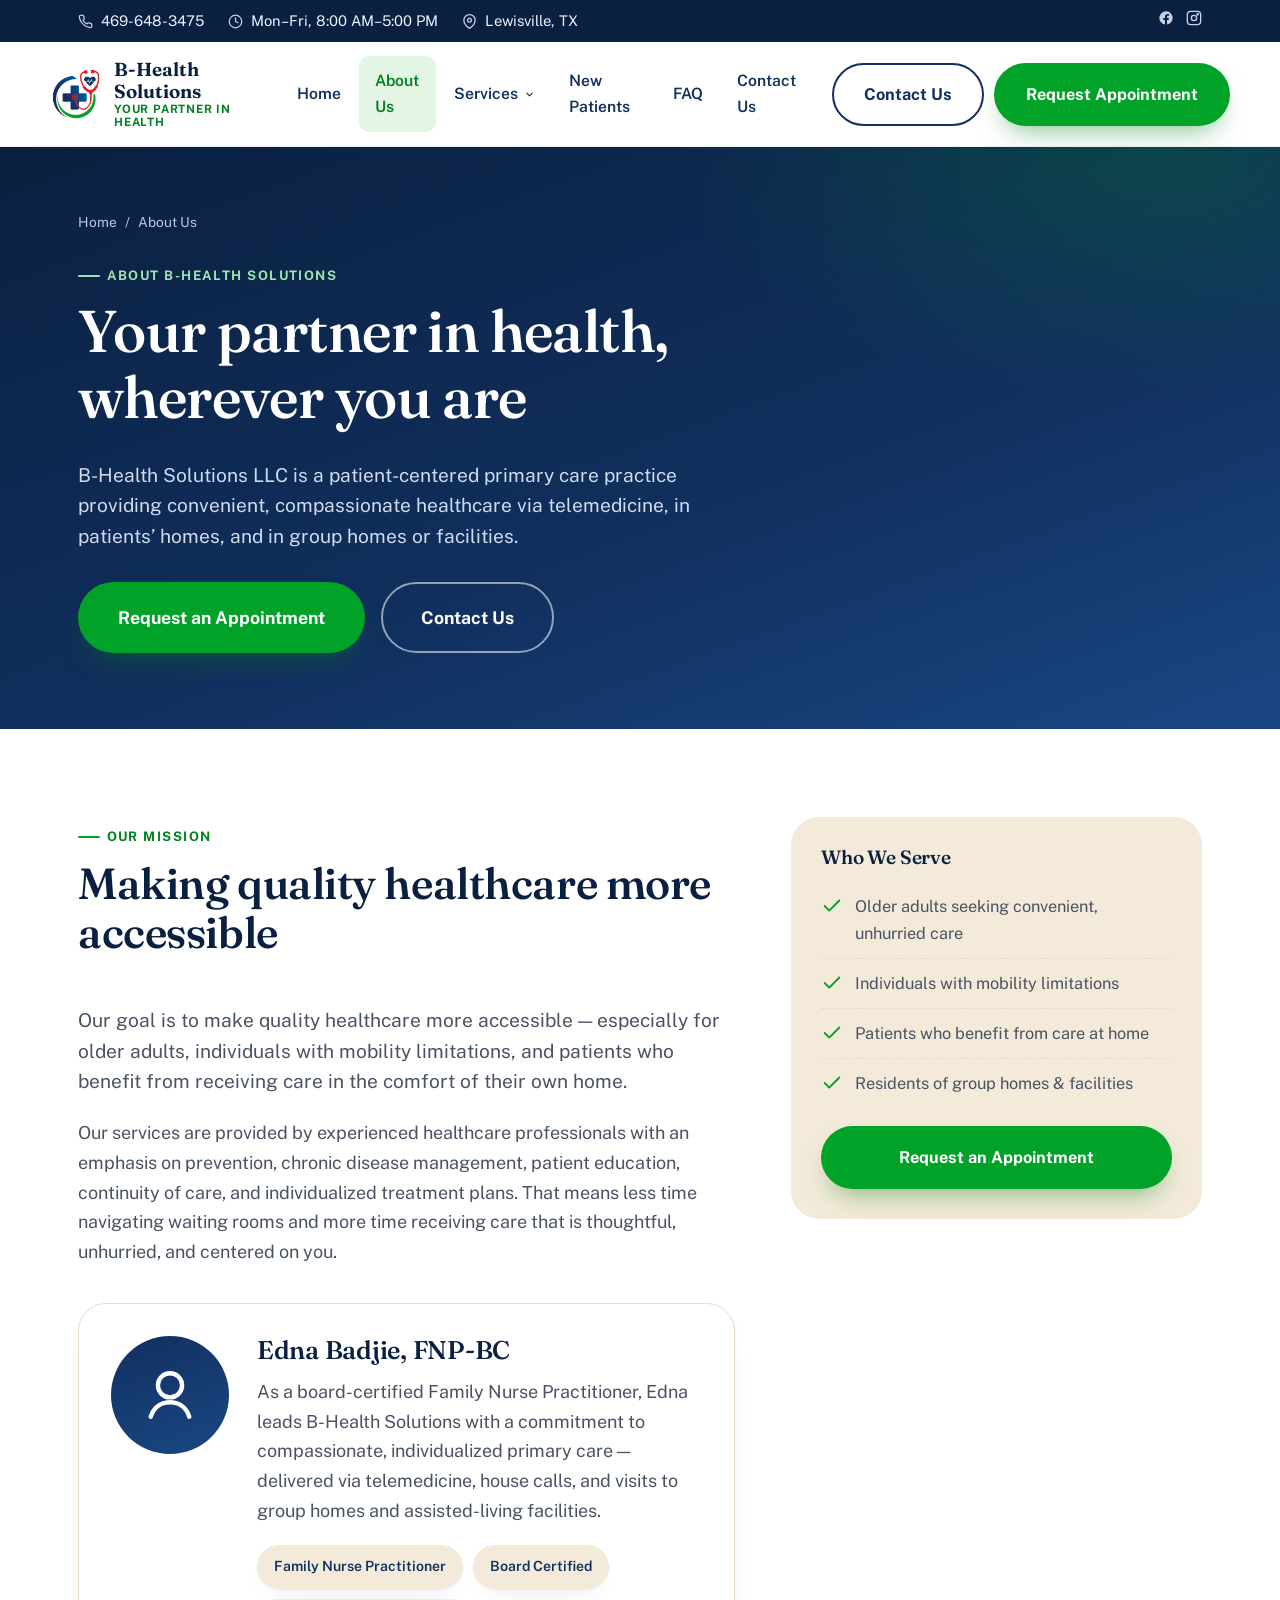
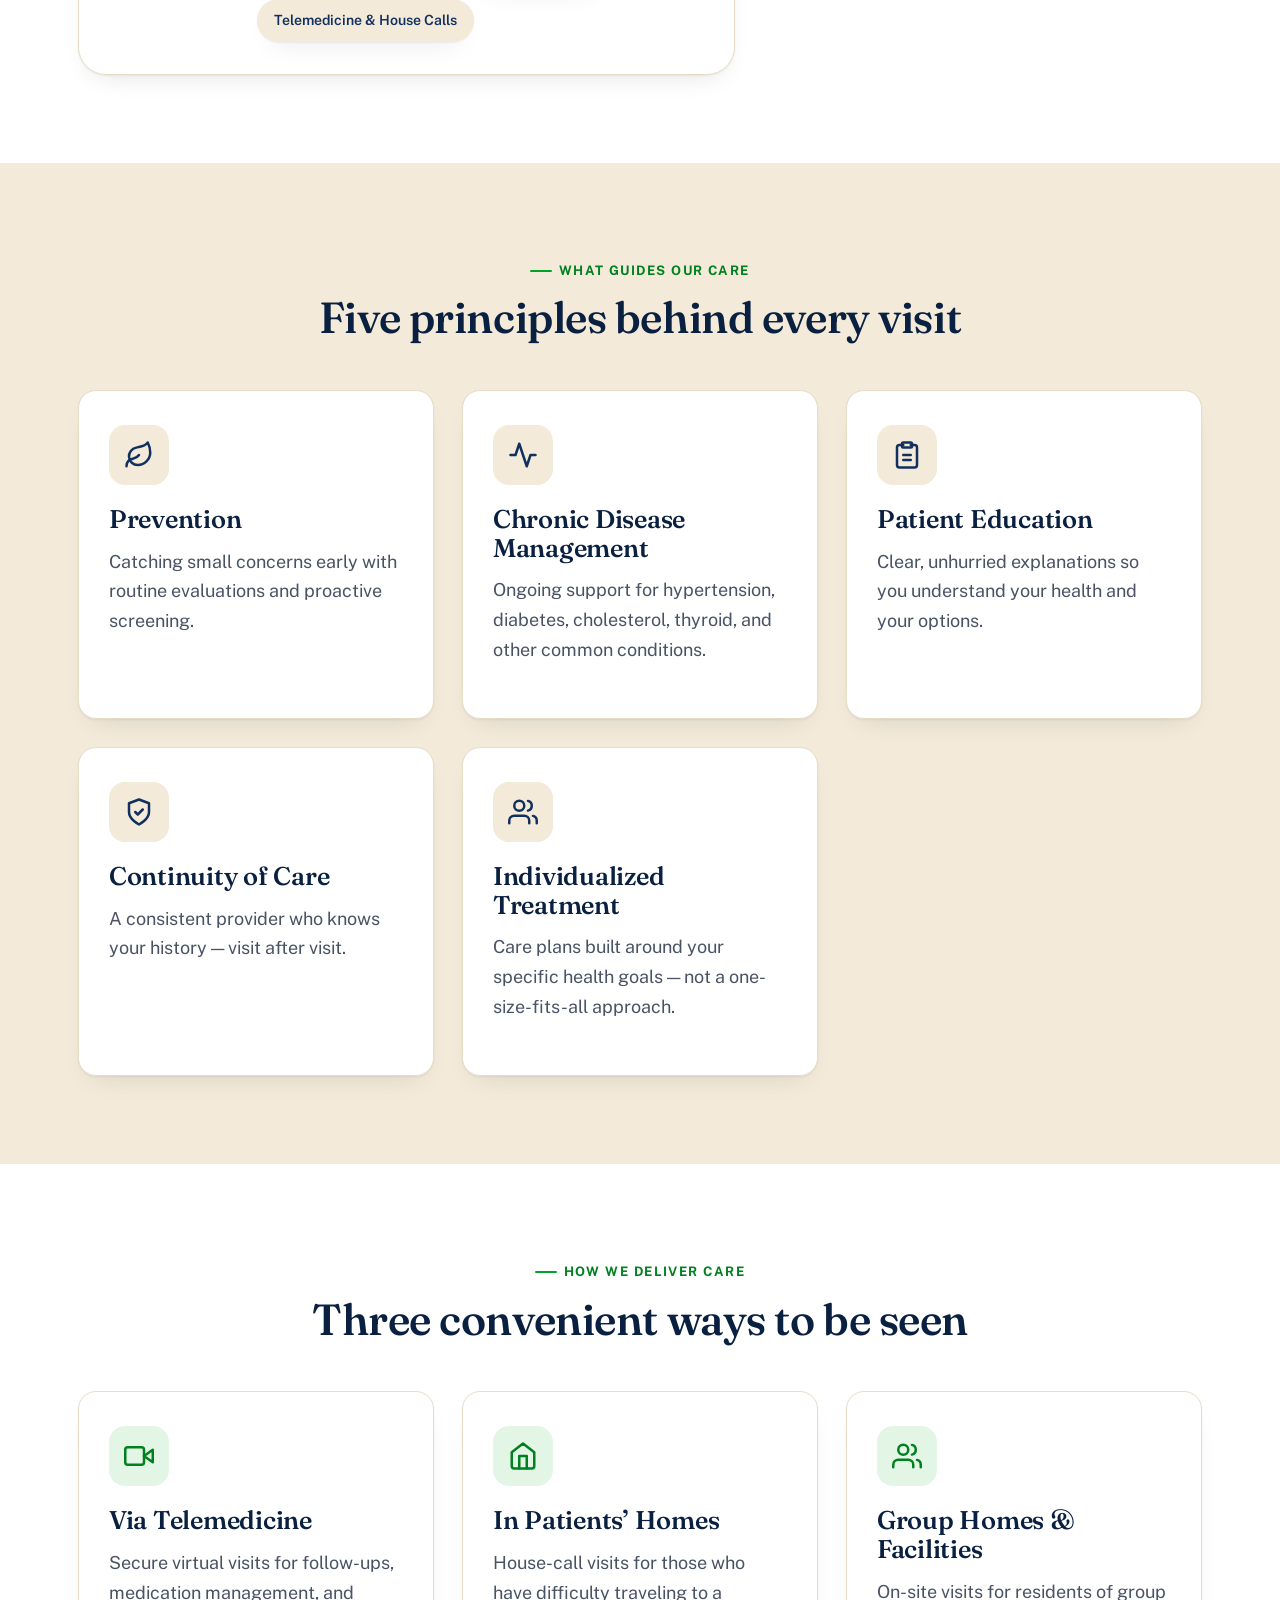
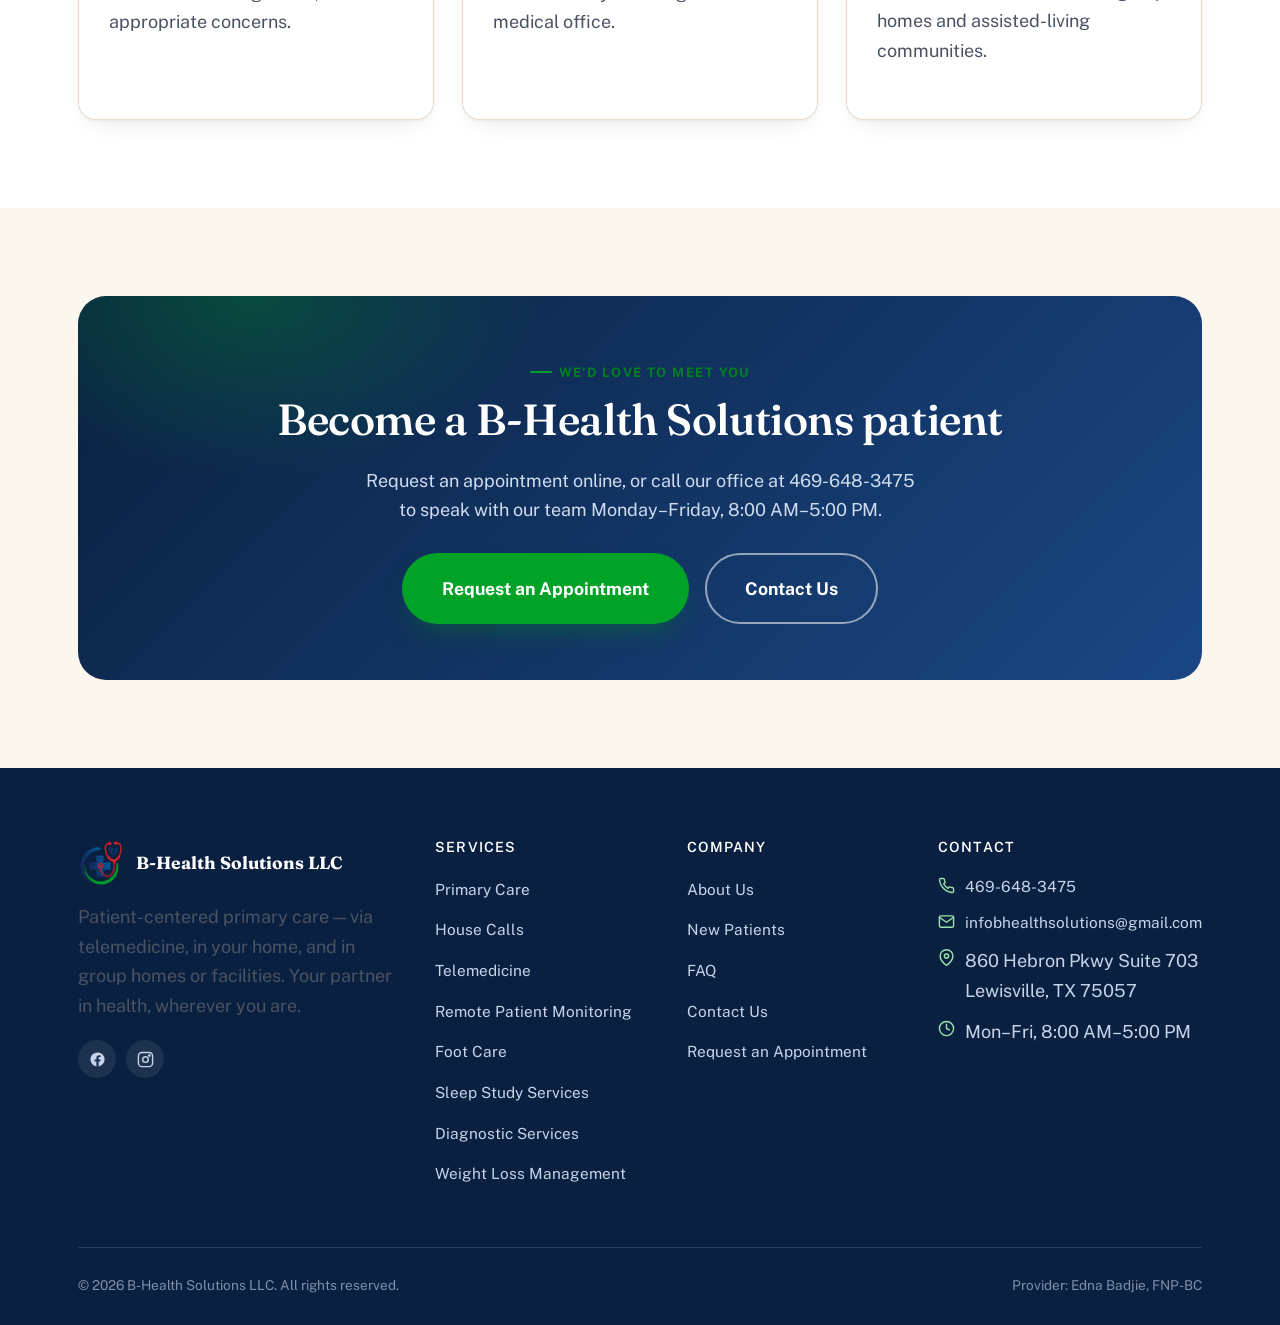
==== commit 807d3652: "Add 3 new services and an FAQ page New service pages: - Diagnostic Services (ABI/vascular screening," ====
--- a/about.html
+++ b/about.html
@@ -42,15 +42,19 @@
         <li><a href="about.html">About Us</a></li>
         <li class="has-dropdown">
           <a href="services.html">Services <svg class="chev" viewBox="0 0 24 24" fill="none" stroke="currentColor" stroke-width="2.4" stroke-linecap="round" stroke-linejoin="round"><path d="m6 9 6 6 6-6"/></svg></a>
-          <div class="dropdown">
+          <div class="dropdown dropdown-wide">
             <a href="primary-care.html">Primary Care<small>Routine &amp; preventive adult care</small></a>
             <a href="house-calls.html">House Calls<small>In-home primary care visits</small></a>
+            <a href="telemedicine.html">Telemedicine<small>Virtual visits from home</small></a>
+            <a href="remote-monitoring.html">Remote Patient Monitoring<small>Track vitals from home</small></a>
             <a href="foot-care.html">Foot Care<small>Routine foot health services</small></a>
             <a href="sleep-study.html">Sleep Study Services<small>Sleep disorder evaluation</small></a>
-            <a href="telemedicine.html">Telemedicine<small>Virtual visits from home</small></a>
+            <a href="diagnostics.html">Diagnostic Services<small>ABI, TM-Flow &amp; lab testing</small></a>
+            <a href="weight-loss.html">Weight Loss Management<small>Supervised, individualized plans</small></a>
           </div>
         </li>
         <li><a href="new-patients.html">New Patients</a></li>
+        <li><a href="faq.html">FAQ</a></li>
         <li><a href="contact.html">Contact Us</a></li>
       </ul>
     </nav>
@@ -216,9 +220,12 @@
         <ul>
           <li><a href="primary-care.html">Primary Care</a></li>
           <li><a href="house-calls.html">House Calls</a></li>
+          <li><a href="telemedicine.html">Telemedicine</a></li>
+          <li><a href="remote-monitoring.html">Remote Patient Monitoring</a></li>
           <li><a href="foot-care.html">Foot Care</a></li>
           <li><a href="sleep-study.html">Sleep Study Services</a></li>
-          <li><a href="telemedicine.html">Telemedicine</a></li>
+          <li><a href="diagnostics.html">Diagnostic Services</a></li>
+          <li><a href="weight-loss.html">Weight Loss Management</a></li>
         </ul>
       </div>
       <div>
@@ -226,6 +233,7 @@
         <ul>
           <li><a href="about.html">About Us</a></li>
           <li><a href="new-patients.html">New Patients</a></li>
+          <li><a href="faq.html">FAQ</a></li>
           <li><a href="contact.html">Contact Us</a></li>
           <li><a href="new-patients.html#request-form">Request an Appointment</a></li>
         </ul>
--- a/css/style.css
+++ b/css/style.css
@@ -200,6 +200,14 @@
 .dropdown a{display:flex;flex-direction:column;align-items:flex-start;gap:2px;padding:11px 14px;border-radius:10px;}
 .dropdown a small{font-weight:500;color:var(--ink-faint);font-size:.8rem;}
 .dropdown a:hover{background:var(--cream);}
+/* two columns once the service list grows past a comfortable single column */
+.dropdown-wide{
+  display:grid;grid-template-columns:1fr 1fr;gap:2px;
+  min-width:580px;
+  left:50%;transform:translateX(-50%) translateY(8px);
+}
+.has-dropdown:hover .dropdown-wide,
+.has-dropdown.open .dropdown-wide{transform:translateX(-50%) translateY(0);}
 
 .header-cta{display:flex;align-items:center;gap:10px;}
 .mobile-cta{display:none;}
@@ -218,6 +226,11 @@
   .main-nav a{padding:14px 12px;font-size:1.05rem;}
   .dropdown{position:static;box-shadow:none;border:none;margin:0 0 0 14px;opacity:1;visibility:visible;transform:none;display:none;padding:4px 0 4px 10px;border-left:2px solid var(--sand-line);}
   .has-dropdown.open .dropdown{display:flex;flex-direction:column;}
+  /* collapse the two-column desktop dropdown back to a plain stacked list */
+  .dropdown-wide{min-width:0;left:auto;transform:none;grid-template-columns:1fr;}
+  .has-dropdown:hover .dropdown-wide,
+  .has-dropdown.open .dropdown-wide{transform:none;}
+  .has-dropdown.open .dropdown-wide{display:flex;flex-direction:column;}
   .has-dropdown > a svg.chev{transform:none !important;}
   .has-dropdown.open > a svg.chev{transform:rotate(180deg) !important;}
   .nav-toggle{display:inline-flex;}
@@ -236,20 +249,211 @@
   .brand-text strong{font-size:1.02rem;}
 }
 
-/* ---------------------------- Hero (home) ---------------------------- */
+/* ---------------------------- Hero (home) ----------------------------
+   "Living Pulse" — drifting aurora light, a self-drawing ECG trace taken
+   from the logo's heartbeat motif, and a staggered editorial reveal.
+   --------------------------------------------------------------------- */
 .hero{
-  position:relative;overflow:hidden;
-  background:
-    radial-gradient(900px 500px at 85% -10%, rgba(0,163,40,.14), transparent 60%),
-    radial-gradient(700px 500px at 100% 100%, rgba(26,71,132,.12), transparent 60%),
-    var(--cream);
-  padding:72px 0 100px;
-}
-.hero-grid{display:flex;justify-content:center;}
-.hero-content{max-width:760px;text-align:center;}
-.hero h1{margin-bottom:.4em;}
-.hero h1 em{font-style:italic;color:var(--green-700);}
+  position:relative;
+  overflow:hidden;
+  isolation:isolate;
+  background:var(--cream);
+  min-height:clamp(560px, 84vh, 840px);
+  display:flex;align-items:center;
+  padding:80px 0 92px;
+}
+
+/* --- layered background --- */
+.hero-bg{position:absolute;inset:0;z-index:0;pointer-events:none;overflow:hidden;}
+.hero-bg .aurora{
+  position:absolute;border-radius:50%;
+  filter:blur(70px);
+  opacity:.52;
+  will-change:transform;
+}
+.hero-bg .a1{
+  width:62vw;height:62vw;max-width:860px;max-height:860px;
+  top:-26%;right:-14%;
+  background:radial-gradient(circle at 35% 35%, rgba(0,163,40,.52), rgba(0,163,40,0) 68%);
+  animation:drift1 22s ease-in-out infinite;
+}
+.hero-bg .a2{
+  width:50vw;height:50vw;max-width:660px;max-height:660px;
+  bottom:-34%;left:-18%;
+  background:radial-gradient(circle at 60% 40%, rgba(47,104,173,.40), rgba(47,104,173,0) 68%);
+  animation:drift2 27s ease-in-out infinite;
+}
+.hero-bg .a3{
+  width:40vw;height:40vw;max-width:520px;max-height:520px;
+  top:24%;left:34%;
+  background:radial-gradient(circle at 50% 50%, rgba(227,30,36,.14), rgba(227,30,36,0) 70%);
+  animation:drift3 31s ease-in-out infinite;
+}
+@keyframes drift1{0%,100%{transform:translate3d(0,0,0) scale(1)}50%{transform:translate3d(-5%,6%,0) scale(1.1)}}
+@keyframes drift2{0%,100%{transform:translate3d(0,0,0) scale(1)}50%{transform:translate3d(7%,-5%,0) scale(1.08)}}
+@keyframes drift3{0%,100%{transform:translate3d(0,0,0) scale(1)}50%{transform:translate3d(4%,7%,0) scale(1.14)}}
+
+/* soft vignette so type always sits on calm ground */
+.hero-bg .wash{
+  position:absolute;inset:0;
+  background:radial-gradient(ellipse 70% 58% at 50% 50%, rgba(251,247,239,.86), rgba(251,247,239,.34) 55%, rgba(251,247,239,0) 78%);
+}
+
+/* film grain for depth */
+.hero-bg .grain{
+  position:absolute;inset:-50%;
+  opacity:.055;mix-blend-mode:multiply;
+  background-image:url("data:image/svg+xml,%3Csvg xmlns='http://www.w3.org/2000/svg' width='180' height='180'%3E%3Cfilter id='n'%3E%3CfeTurbulence type='fractalNoise' baseFrequency='.85' numOctaves='3'/%3E%3C/filter%3E%3Crect width='180' height='180' filter='url(%23n)'/%3E%3C/svg%3E");
+}
+
+/* --- the ECG trace --- */
+.hero-pulse{
+  position:absolute;left:0;right:0;
+  top:74%;transform:translateY(-50%);
+  width:100%;height:auto;
+  animation:pulseGlow 9s ease-in-out infinite;
+}
+@keyframes pulseGlow{0%,100%{opacity:.5}50%{opacity:.72}}
+
+/* amplitude "breathes" on its own slow cycle, so beats never look stamped */
+.hero-pulse .ecg{
+  transform-box:fill-box;
+  transform-origin:50% 50%;
+  animation:breathe 17s ease-in-out infinite;
+}
+@keyframes breathe{
+  0%,100%{transform:scaleY(.92)}
+  35%    {transform:scaleY(1.16)}
+  62%    {transform:scaleY(1.0)}
+}
+
+.hero-pulse path{fill:none;stroke-linecap:round;stroke-linejoin:round;}
+
+/* resting traces — drawn once on load, then held */
+.hero-pulse .trace-base{
+  stroke:var(--green-600);stroke-width:2.2;opacity:.3;
+  stroke-dasharray:1000;stroke-dashoffset:1000;
+  animation:draw 3s cubic-bezier(.3,.8,.35,1) .3s forwards;
+}
+.hero-pulse .trace-ghost{
+  stroke:var(--navy-700);stroke-width:1.4;opacity:.13;
+  stroke-dasharray:1000;stroke-dashoffset:1000;
+  animation:draw 3.4s cubic-bezier(.3,.8,.35,1) .1s forwards;
+}
+@keyframes draw{to{stroke-dashoffset:0}}
+
+/* travelling highlights — the heartbeat that never stops.
+   Two sweeps on deliberately coprime durations (8.5s / 12.5s) drift in and
+   out of phase, so the composite rhythm doesn't visibly repeat. */
+.hero-pulse .trace-sweep{
+  stroke:#00c431;stroke-width:3.6;
+  stroke-dasharray:118 1000;stroke-dashoffset:1118;
+  filter:drop-shadow(0 0 10px rgba(0,196,49,.85)) drop-shadow(0 0 22px rgba(0,163,40,.45));
+  animation:sweep 8.5s linear 1.05s infinite;
+}
+.hero-pulse .trace-sweep2{
+  stroke:var(--navy-500);stroke-width:2.4;opacity:.62;
+  stroke-dasharray:70 1000;stroke-dashoffset:1070;
+  filter:drop-shadow(0 0 8px rgba(47,104,173,.5));
+  animation:sweep 12.5s linear 2.3s infinite;
+}
+@keyframes sweep{to{stroke-dashoffset:0}}
+
+/* --- content --- */
+.hero-inner{position:relative;z-index:2;}
+.hero-content{max-width:860px;margin:0 auto;text-align:center;}
+.hero h1{
+  margin-bottom:.32em;
+  font-size:clamp(2.25rem, 7.6vw, 4.9rem);
+  line-height:1.04;
+  letter-spacing:-.022em;
+  font-weight:560;
+  text-wrap:balance;
+}
+.hero h1 .l{display:block;}
+.hero h1 em{
+  font-style:italic;font-weight:460;
+  background:linear-gradient(100deg, var(--green-700) 10%, var(--green-600) 48%, var(--navy-700) 96%);
+  -webkit-background-clip:text;background-clip:text;
+  -webkit-text-fill-color:transparent;color:var(--green-700);
+}
+.hero .lede{
+  font-size:clamp(1.08rem,1.5vw,1.3rem);
+  max-width:660px;margin:0 auto 34px;
+  color:#3d4859;
+}
 .hero-content .cta-row{justify-content:center;}
+.hero .btn-lg{padding:20px 42px;font-size:1.12rem;}
+.hero .btn-primary{box-shadow:0 18px 38px -14px rgba(0,128,31,.62);}
+/* frosted so the travelling pulse passes behind, not through, the label */
+.hero .btn-outline{
+  background:rgba(251,247,239,.9);
+  backdrop-filter:blur(3px);
+  -webkit-backdrop-filter:blur(3px);
+}
+.hero .btn-outline:hover{background:var(--navy-900);}
+
+/* inline trust line — no boxes, just confident type */
+.hero-trust{
+  display:flex;flex-wrap:wrap;justify-content:center;align-items:center;
+  gap:10px 26px;margin-top:38px;
+  font-size:.95rem;font-weight:600;color:var(--navy-900);
+}
+.hero-trust span{display:inline-flex;align-items:center;gap:9px;}
+.hero-trust svg{width:18px;height:18px;color:var(--green-600);flex:none;}
+.hero-trust .sep{width:5px;height:5px;border-radius:50%;background:var(--sand-line);padding:0;}
+
+/* staggered entrance */
+.hero-rise{opacity:0;transform:translateY(26px);animation:rise .95s cubic-bezier(.22,.9,.3,1) forwards;animation-delay:var(--d,0ms);}
+@keyframes rise{to{opacity:1;transform:none}}
+
+/* separators only earn their place when the row fits on one line */
+@media (max-width:1040px){
+  .hero-trust .sep{display:none;}
+  .hero-trust{gap:10px 22px;}
+}
+
+/* scroll cue */
+.hero-scroll{
+  position:absolute;left:50%;bottom:26px;transform:translateX(-50%);
+  z-index:2;display:flex;flex-direction:column;align-items:center;gap:7px;
+  font-size:.7rem;letter-spacing:.17em;text-transform:uppercase;font-weight:700;color:var(--ink-faint);
+  opacity:0;animation:rise .9s ease 1.5s forwards;
+}
+.hero-scroll i{display:block;width:1px;height:34px;background:linear-gradient(var(--green-600),transparent);animation:cue 2.1s ease-in-out infinite;}
+@keyframes cue{0%,100%{transform:scaleY(.42);opacity:.45;transform-origin:top}50%{transform:scaleY(1);opacity:1;transform-origin:top}}
+
+@media (max-width:720px){
+  .hero{min-height:auto;padding:52px 0 60px;}
+  .hero-pulse{opacity:.32;}
+  .hero-scroll{display:none;}
+  .hero .btn-lg{padding:18px 30px;font-size:1.05rem;}
+  .hero .lede{font-size:1.04rem;margin-bottom:28px;}
+  .hero-trust{
+    flex-direction:column;align-items:center;
+    gap:11px;margin-top:30px;font-size:.92rem;
+  }
+  .hero-trust span{text-align:left;}
+  .hero-trust .sep{display:none;}
+  /* keep the eyebrow on one tidy line instead of orphaning its rule */
+  .hero .eyebrow{font-size:.7rem;letter-spacing:.09em;}
+  .hero .eyebrow::before{display:none;}
+}
+
+@media (prefers-reduced-motion: reduce){
+  .hero-bg .aurora{animation:none;}
+  .hero-pulse{animation:none;opacity:.5;}
+  .hero-pulse .ecg{animation:none;}
+  .hero-pulse .trace-base,
+  .hero-pulse .trace-ghost{animation:none;stroke-dashoffset:0;}
+  /* no travelling highlight at all for reduced-motion users */
+  .hero-pulse .trace-sweep,
+  .hero-pulse .trace-sweep2{display:none;}
+  .hero-rise{opacity:1;transform:none;animation:none;}
+  .hero-scroll{opacity:1;animation:none;}
+  .hero-scroll i{animation:none;}
+}
+
 .hero-badges{display:flex;flex-wrap:wrap;gap:10px;margin-top:30px;justify-content:center;}
 .pill{
   display:inline-flex;align-items:center;gap:8px;
@@ -258,6 +462,27 @@
   box-shadow:var(--shadow-card);
 }
 .pill svg{width:16px;height:16px;color:var(--green-600);flex:none;}
+
+/* ---------------------------- Insurance grid ---------------------------- */
+.insurance-grid{display:grid;grid-template-columns:repeat(4,1fr);gap:16px;}
+.insurance-badge{
+  display:flex;align-items:center;gap:12px;
+  background:#fff;border:1px solid var(--sand-line);border-radius:var(--radius-sm);
+  padding:16px 18px;box-shadow:var(--shadow-card);
+  font-weight:700;color:var(--navy-950);font-size:.98rem;
+  transition:transform .25s var(--ease), box-shadow .25s var(--ease);
+}
+.insurance-badge:hover{transform:translateY(-3px);box-shadow:0 18px 32px -16px rgba(10,32,64,.22);}
+.insurance-badge .icon{
+  flex:none;width:34px;height:34px;border-radius:10px;background:var(--green-100);color:var(--green-700);
+  display:flex;align-items:center;justify-content:center;
+}
+.insurance-badge .icon svg{width:18px;height:18px;}
+.insurance-badge span{display:block;line-height:1.25;}
+.insurance-badge small{display:block;font-weight:500;font-size:.78rem;color:var(--ink-faint);}
+@media (max-width:980px){.insurance-grid{grid-template-columns:repeat(3,1fr);}}
+@media (max-width:720px){.insurance-grid{grid-template-columns:repeat(2,1fr);}}
+@media (max-width:460px){.insurance-grid{grid-template-columns:1fr;}}
 
 /* ---------------------------- Inner page hero (banner) ---------------------------- */
 .page-hero{
@@ -294,12 +519,13 @@
 }
 .service-card{display:flex;flex-direction:column;height:100%;text-decoration:none;}
 .service-card:hover{transform:translateY(-6px); box-shadow:0 22px 44px -18px rgba(10,32,64,.28); border-color:transparent;}
-.service-card .icon{
+.card .icon{
   width:60px;height:60px;border-radius:16px;
-  display:flex;align-items:center;justify-content:center;
-  background:var(--green-100); color:var(--green-700); margin-bottom:20px;
-}
-.service-card .icon svg{width:30px;height:30px;}
+  display:flex;align-items:center;justify-content:center;flex:none;
+  margin-bottom:20px;
+}
+.card .icon svg{width:30px;height:30px;}
+.service-card .icon{background:var(--green-100); color:var(--green-700);}
 .service-card h3{margin-bottom:.4em;}
 .service-card p{flex:1;}
 .service-card .learn{
@@ -443,6 +669,21 @@
 .faq-item.open .faq-q svg{transform:rotate(45deg);}
 .faq-a{max-height:0;overflow:hidden;transition:max-height .35s var(--ease);}
 .faq-a p{padding:0 2px 22px;margin:0;max-width:70ch;}
+
+/* ---------------------------- FAQ page ---------------------------- */
+.faq-wrap{max-width:860px;}
+.faq-group{margin-bottom:54px;}
+.faq-group:last-child{margin-bottom:0;}
+.faq-group > h3{
+  font-family:var(--font-body);
+  font-size:.82rem;letter-spacing:.12em;text-transform:uppercase;font-weight:800;
+  color:var(--green-700);
+  margin-bottom:14px;padding-bottom:12px;
+  border-bottom:2px solid var(--green-100);
+}
+.faq-group .faq-item:first-child{border-top:none;}
+.faq-a a{color:var(--green-700);font-weight:700;}
+.faq-a strong{color:var(--navy-950);}
 
 /* ---------------------------- CTA band ---------------------------- */
 .cta-band{
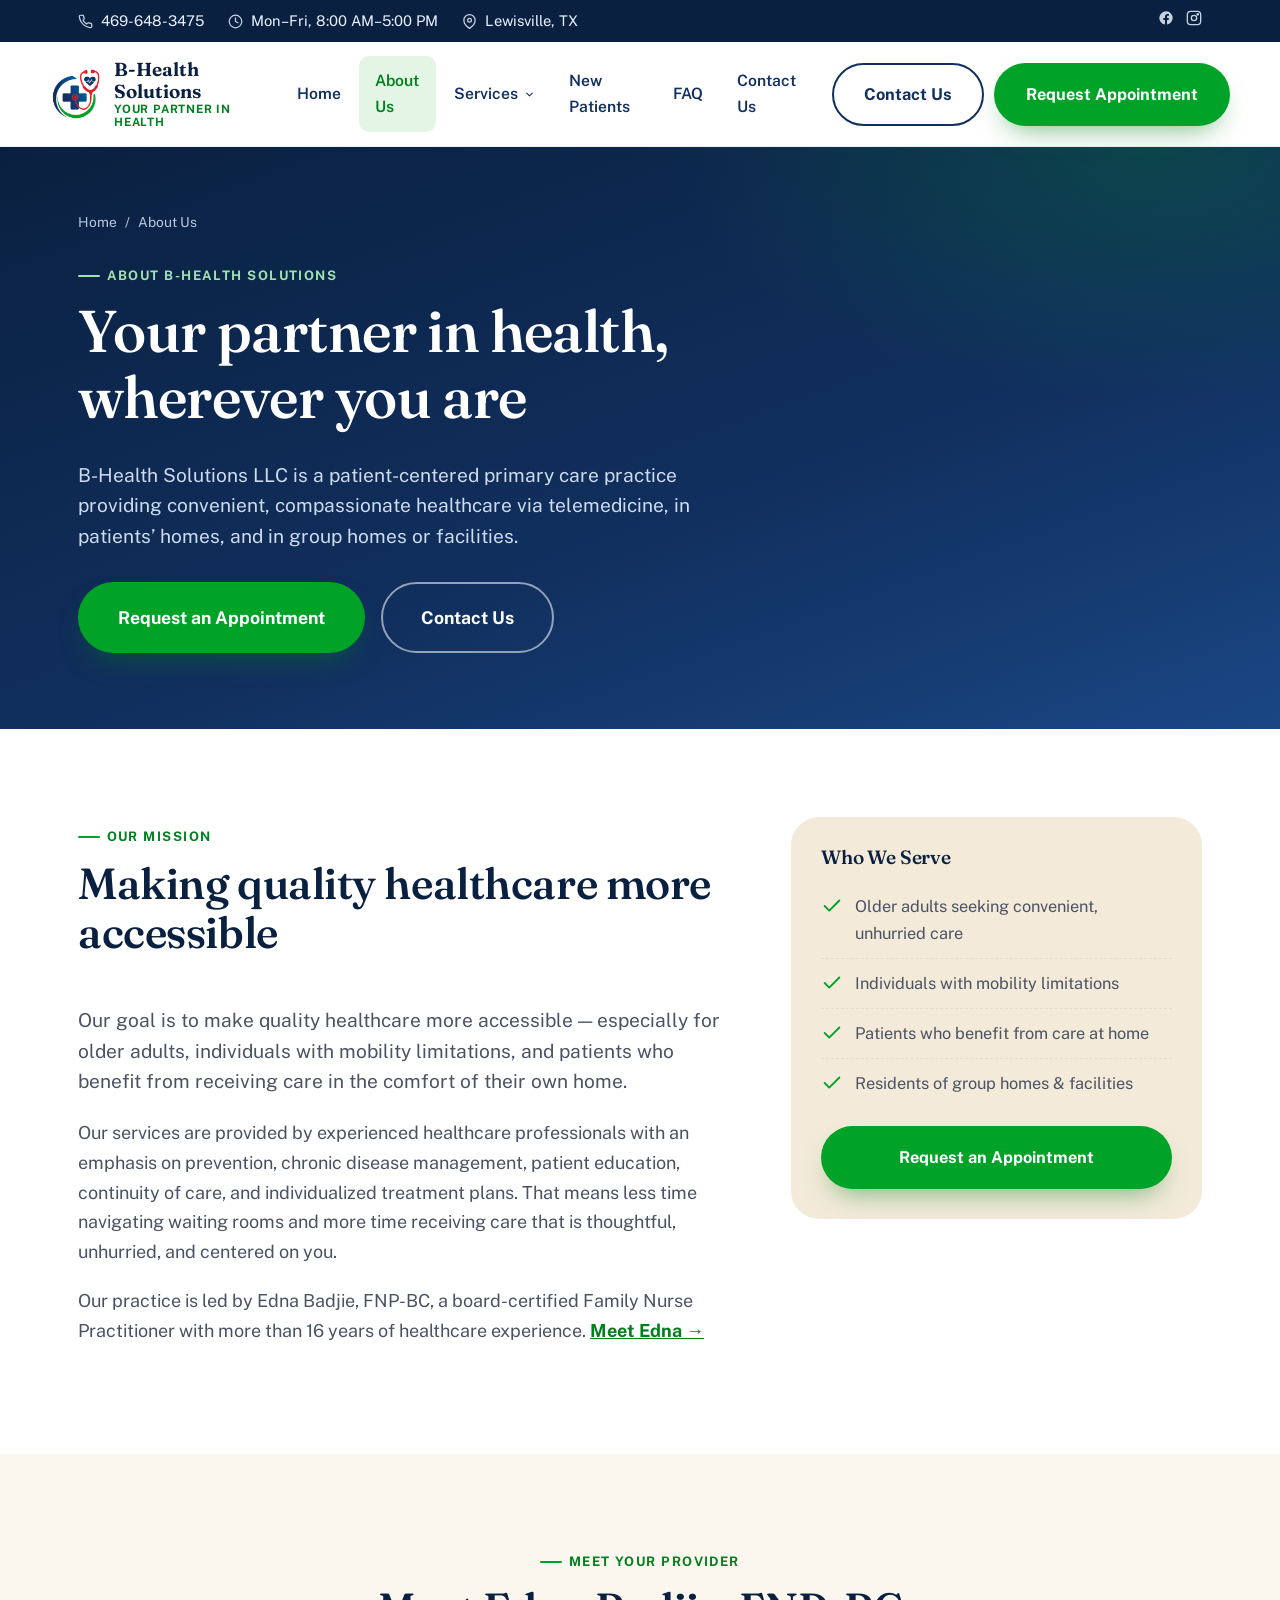
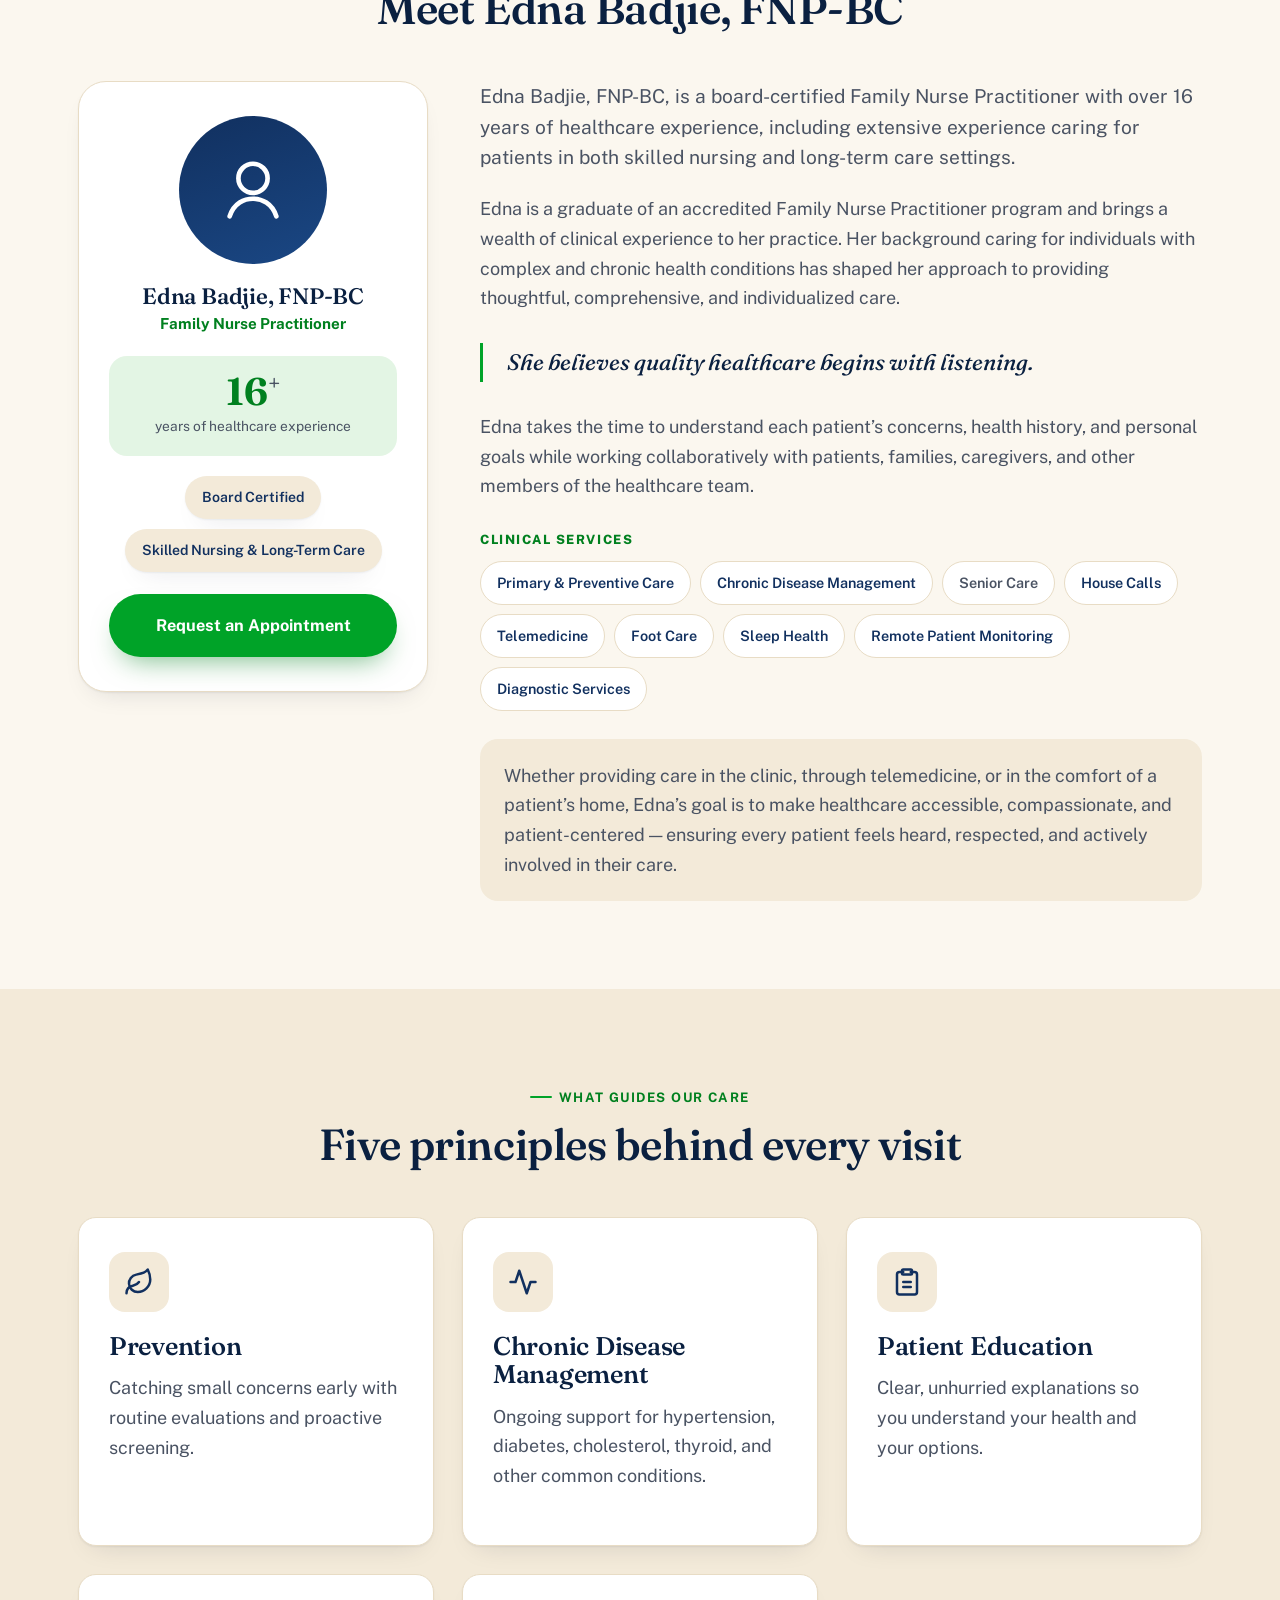
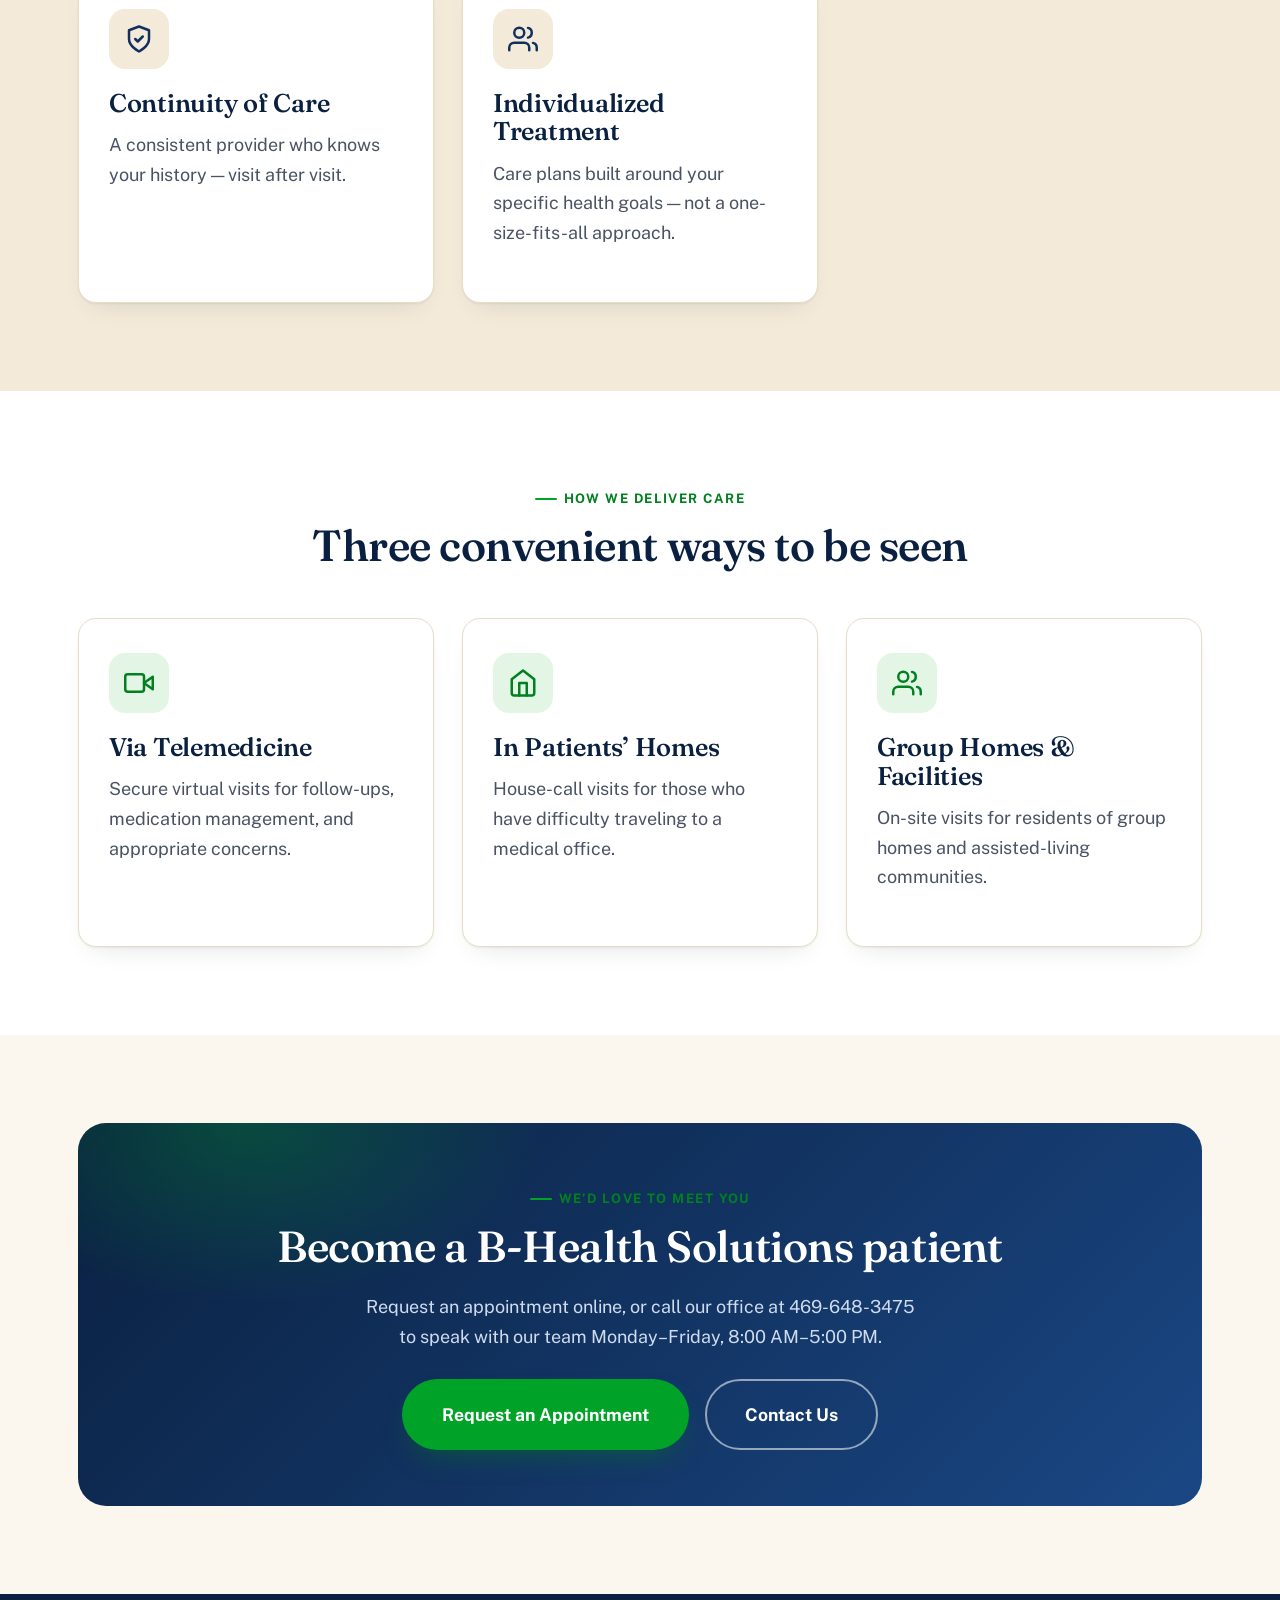
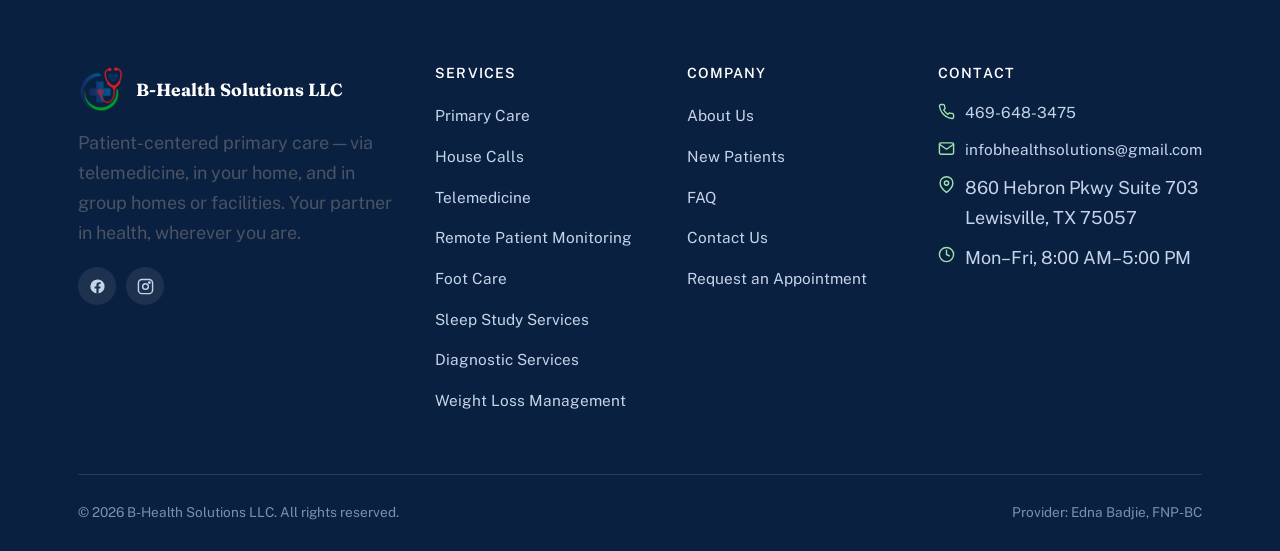
==== commit a92008c3: "Add full provider bio section for Edna Badjie, FNP-BC Replaces the short inline provider card on Abo" ====
--- a/about.html
+++ b/about.html
@@ -4,7 +4,7 @@
 <meta charset="UTF-8">
 <meta name="viewport" content="width=device-width, initial-scale=1.0">
 <title>About Us | B-Health Solutions LLC</title>
-<meta name="description" content="B-Health Solutions LLC is a patient-centered primary care practice led by Edna Badjie, FNP-BC, providing care via telemedicine, in-home visits, and group home or facility visits.">
+<meta name="description" content="Meet Edna Badjie, FNP-BC — a board-certified Family Nurse Practitioner with over 16 years of experience leading B-Health Solutions LLC, providing care via telemedicine, in-home visits, and group home or facility visits.">
 <link rel="icon" href="images/icon-32.png" sizes="32x32">
 <link rel="icon" href="images/icon-192.png" sizes="192x192">
 <link rel="apple-touch-icon" href="images/apple-touch-icon.png">
@@ -93,20 +93,7 @@
           <p class="lede reveal">Our goal is to make quality healthcare more accessible &mdash; especially for older adults, individuals with mobility limitations, and patients who benefit from receiving care in the comfort of their own home.</p>
           <p class="reveal">Our services are provided by experienced healthcare professionals with an emphasis on prevention, chronic disease management, patient education, continuity of care, and individualized treatment plans. That means less time navigating waiting rooms and more time receiving care that is thoughtful, unhurried, and centered on you.</p>
 
-          <div class="provider-card reveal" style="margin-top:36px;">
-            <div class="provider-avatar">
-              <svg viewBox="0 0 24 24" fill="none" stroke="currentColor" stroke-width="1.8" stroke-linecap="round" stroke-linejoin="round"><circle cx="12" cy="8" r="5"/><path d="M4 21c1.5-4.5 5-6 8-6s6.5 1.5 8 6"/></svg>
-            </div>
-            <div>
-              <h3>Edna Badjie, FNP-BC</h3>
-              <p>As a board-certified Family Nurse Practitioner, Edna leads B-Health Solutions with a commitment to compassionate, individualized primary care &mdash; delivered via telemedicine, house calls, and visits to group homes and assisted-living facilities.</p>
-              <div class="credential-list">
-                <span class="pill">Family Nurse Practitioner</span>
-                <span class="pill">Board Certified</span>
-                <span class="pill">Telemedicine &amp; House Calls</span>
-              </div>
-            </div>
-          </div>
+          <p class="reveal">Our practice is led by Edna Badjie, FNP-BC, a board-certified Family Nurse Practitioner with more than 16 years of healthcare experience. <a href="#provider" style="color:var(--green-700);font-weight:700;">Meet Edna &rarr;</a></p>
         </div>
 
         <aside class="sidebar-card reveal">
@@ -119,6 +106,62 @@
           </ul>
           <a href="new-patients.html" class="btn btn-primary btn-block">Request an Appointment</a>
         </aside>
+      </div>
+    </div>
+  </section>
+
+  <!-- ===== Meet the provider ===== -->
+  <section class="section section--cream" id="provider">
+    <div class="container">
+      <div class="section-head center reveal">
+        <span class="eyebrow">Meet Your Provider</span>
+        <h2>Meet Edna Badjie, FNP-BC</h2>
+      </div>
+
+      <div class="provider-feature">
+        <aside class="provider-profile reveal">
+          <!-- Swap this <div class="provider-portrait"> block for:
+               <img class="provider-portrait" src="images/edna-badjie.jpg" alt="Edna Badjie, FNP-BC"> -->
+          <div class="provider-portrait">
+            <svg viewBox="0 0 24 24" fill="none" stroke="currentColor" stroke-width="1.6" stroke-linecap="round" stroke-linejoin="round"><circle cx="12" cy="8" r="5"/><path d="M4 21c1.5-4.5 5-6 8-6s6.5 1.5 8 6"/></svg>
+          </div>
+          <h3>Edna Badjie, FNP-BC</h3>
+          <p class="provider-role">Family Nurse Practitioner</p>
+          <div class="provider-stat">
+            <strong>16<span class="plus">+</span></strong>
+            <span>years of healthcare experience</span>
+          </div>
+          <div class="credential-list">
+            <span class="pill">Board Certified</span>
+            <span class="pill">Skilled Nursing &amp; Long-Term Care</span>
+          </div>
+          <a href="new-patients.html" class="btn btn-primary btn-block">Request an Appointment</a>
+        </aside>
+
+        <div class="provider-bio reveal">
+          <p class="lede">Edna Badjie, FNP-BC, is a board-certified Family Nurse Practitioner with over 16 years of healthcare experience, including extensive experience caring for patients in both skilled nursing and long-term care settings.</p>
+
+          <p>Edna is a graduate of an accredited Family Nurse Practitioner program and brings a wealth of clinical experience to her practice. Her background caring for individuals with complex and chronic health conditions has shaped her approach to providing thoughtful, comprehensive, and individualized care.</p>
+
+          <blockquote class="pull-quote">She believes quality healthcare begins with listening.</blockquote>
+
+          <p>Edna takes the time to understand each patient&rsquo;s concerns, health history, and personal goals while working collaboratively with patients, families, caregivers, and other members of the healthcare team.</p>
+
+          <h4 class="bio-subhead">Clinical Services</h4>
+          <div class="service-chips">
+            <a href="primary-care.html">Primary &amp; Preventive Care</a>
+            <a href="primary-care.html">Chronic Disease Management</a>
+            <span>Senior Care</span>
+            <a href="house-calls.html">House Calls</a>
+            <a href="telemedicine.html">Telemedicine</a>
+            <a href="foot-care.html">Foot Care</a>
+            <a href="sleep-study.html">Sleep Health</a>
+            <a href="remote-monitoring.html">Remote Patient Monitoring</a>
+            <a href="diagnostics.html">Diagnostic Services</a>
+          </div>
+
+          <p class="bio-close">Whether providing care in the clinic, through telemedicine, or in the comfort of a patient&rsquo;s home, Edna&rsquo;s goal is to make healthcare accessible, compassionate, and patient-centered &mdash; ensuring every patient feels heard, respected, and actively involved in their care.</p>
+        </div>
       </div>
     </div>
   </section>
--- a/css/style.css
+++ b/css/style.css
@@ -573,6 +573,64 @@
 .credential-list{display:flex;flex-wrap:wrap;gap:10px;margin-top:14px;}
 .credential-list .pill{background:var(--sand);border-color:transparent;}
 
+/* ---- Provider feature (About) ---- */
+.provider-feature{display:grid;grid-template-columns:350px 1fr;gap:52px;align-items:start;}
+.provider-profile{
+  background:#fff;border:1px solid var(--sand-line);border-radius:var(--radius-lg);
+  padding:34px 30px;text-align:center;box-shadow:var(--shadow-card);
+  position:sticky;top:110px;
+}
+.provider-portrait{
+  width:148px;height:148px;border-radius:50%;margin:0 auto 20px;display:block;
+  background:linear-gradient(160deg,var(--navy-900),var(--navy-700));
+  color:#fff;object-fit:cover;
+}
+div.provider-portrait{display:flex;align-items:center;justify-content:center;}
+.provider-portrait svg{width:70px;height:70px;}
+.provider-profile h3{margin-bottom:.08em;font-size:1.4rem;}
+.provider-role{color:var(--green-700);font-weight:700;font-size:.95rem;margin-bottom:20px;}
+.provider-stat{background:var(--green-100);border-radius:var(--radius-md);padding:16px 12px;margin-bottom:20px;}
+.provider-stat strong{
+  display:block;font-family:var(--font-display);font-size:2.4rem;line-height:1;
+  color:var(--green-700);font-weight:650;
+}
+.provider-stat .plus{font-size:1.4rem;vertical-align:super;}
+.provider-stat span{font-size:.86rem;color:var(--ink-soft);}
+.provider-profile .credential-list{justify-content:center;margin:0 0 22px;}
+
+.provider-bio > p:last-child{margin-bottom:0;}
+.pull-quote{
+  margin:30px 0;padding:4px 0 4px 24px;
+  border-left:3px solid var(--green-600);
+  font-family:var(--font-display);font-style:italic;font-weight:460;
+  font-size:1.4rem;line-height:1.38;color:var(--navy-950);
+}
+.bio-subhead{
+  font-family:var(--font-body);font-size:.8rem;letter-spacing:.12em;text-transform:uppercase;
+  font-weight:800;color:var(--green-700);margin:32px 0 14px;
+}
+.service-chips{display:flex;flex-wrap:wrap;gap:9px;margin-bottom:28px;}
+.service-chips a,.service-chips span{
+  display:inline-block;padding:9px 16px;border-radius:999px;
+  background:#fff;border:1px solid var(--sand-line);
+  font-size:.9rem;font-weight:600;color:var(--navy-900);text-decoration:none;
+  transition:background .2s,border-color .2s,color .2s,transform .2s var(--ease);
+}
+.service-chips a:hover{background:var(--green-600);border-color:var(--green-600);color:#fff;transform:translateY(-2px);}
+.service-chips span{color:var(--ink-soft);}
+.bio-close{
+  background:var(--sand);border-radius:var(--radius-md);padding:22px 24px;
+  margin-bottom:0;color:var(--ink-soft);
+}
+
+@media (max-width:980px){
+  .provider-feature{grid-template-columns:1fr;gap:34px;}
+  .provider-profile{position:static;max-width:420px;margin:0 auto;}
+}
+@media (max-width:560px){
+  .pull-quote{font-size:1.2rem;}
+}
+
 .values-grid{display:grid;grid-template-columns:repeat(2,1fr);gap:22px;}
 .value-row{display:flex;gap:16px;align-items:flex-start;}
 .value-row .icon{
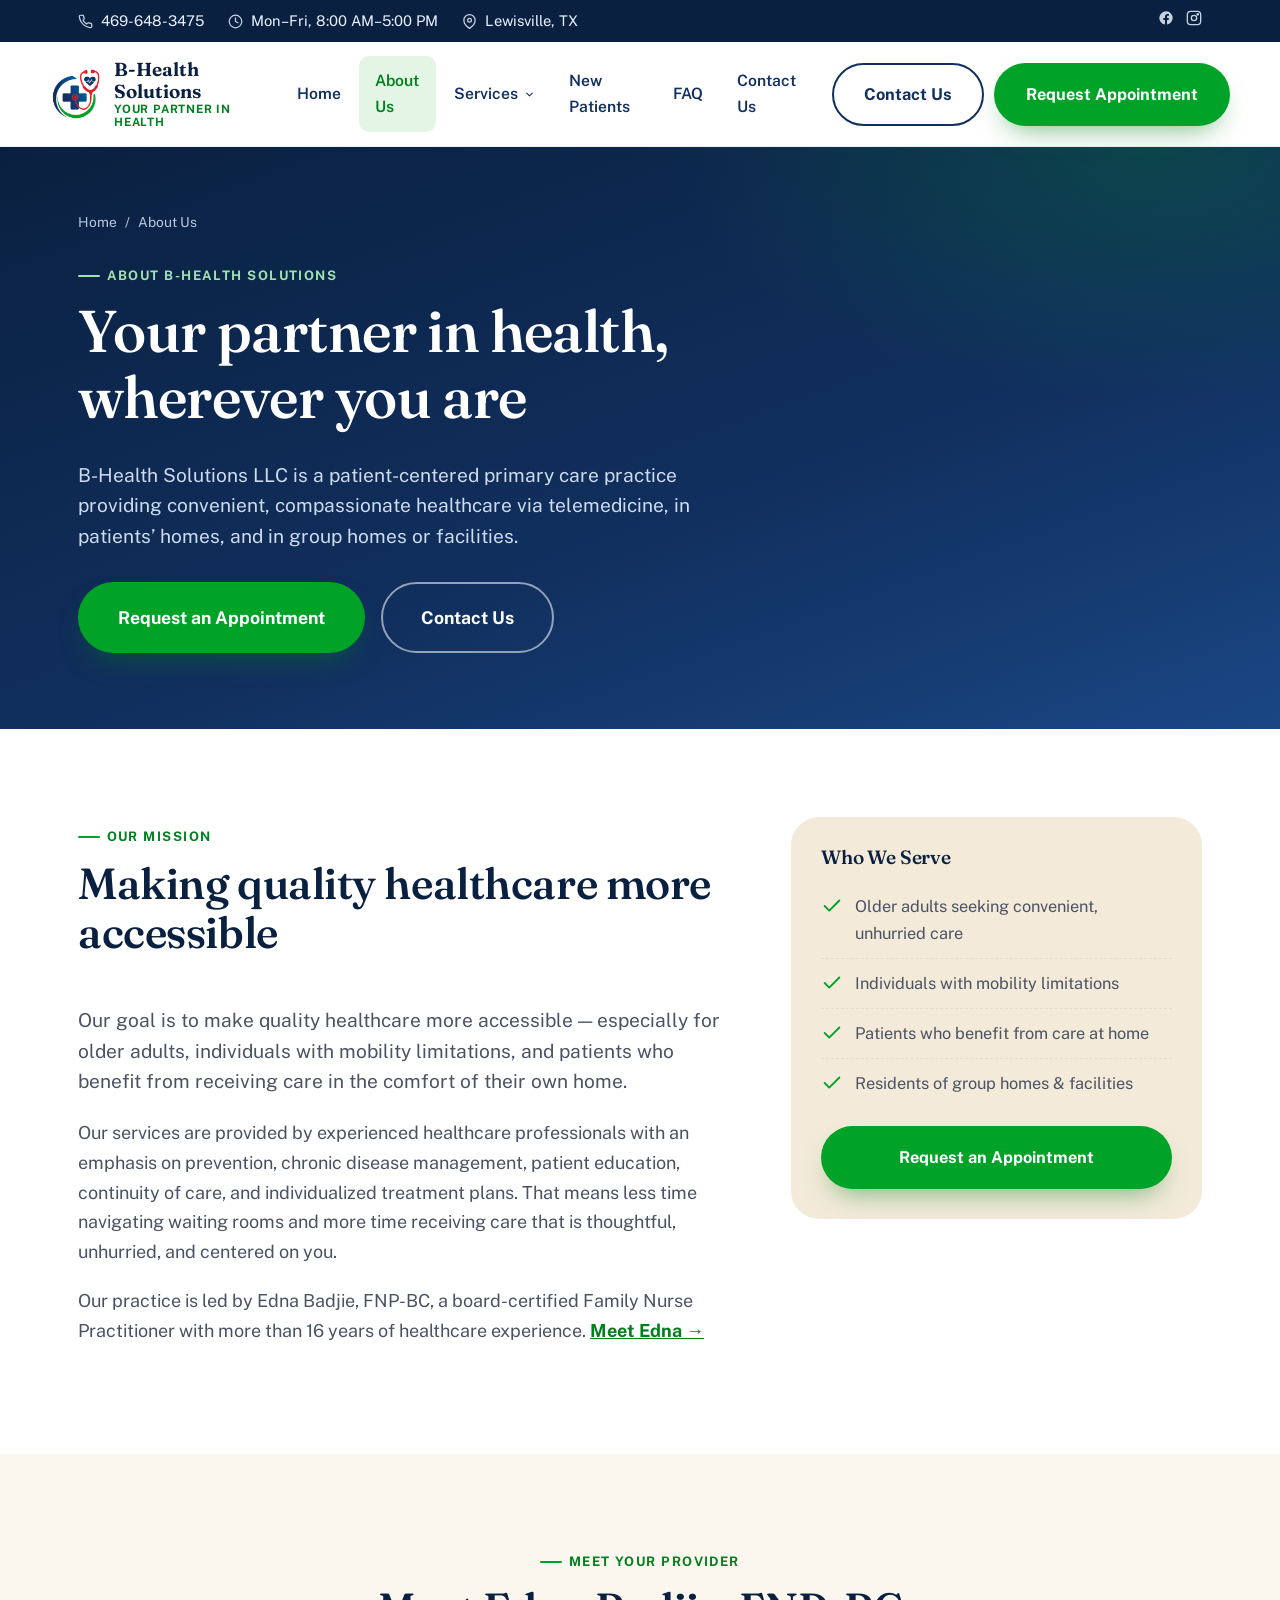
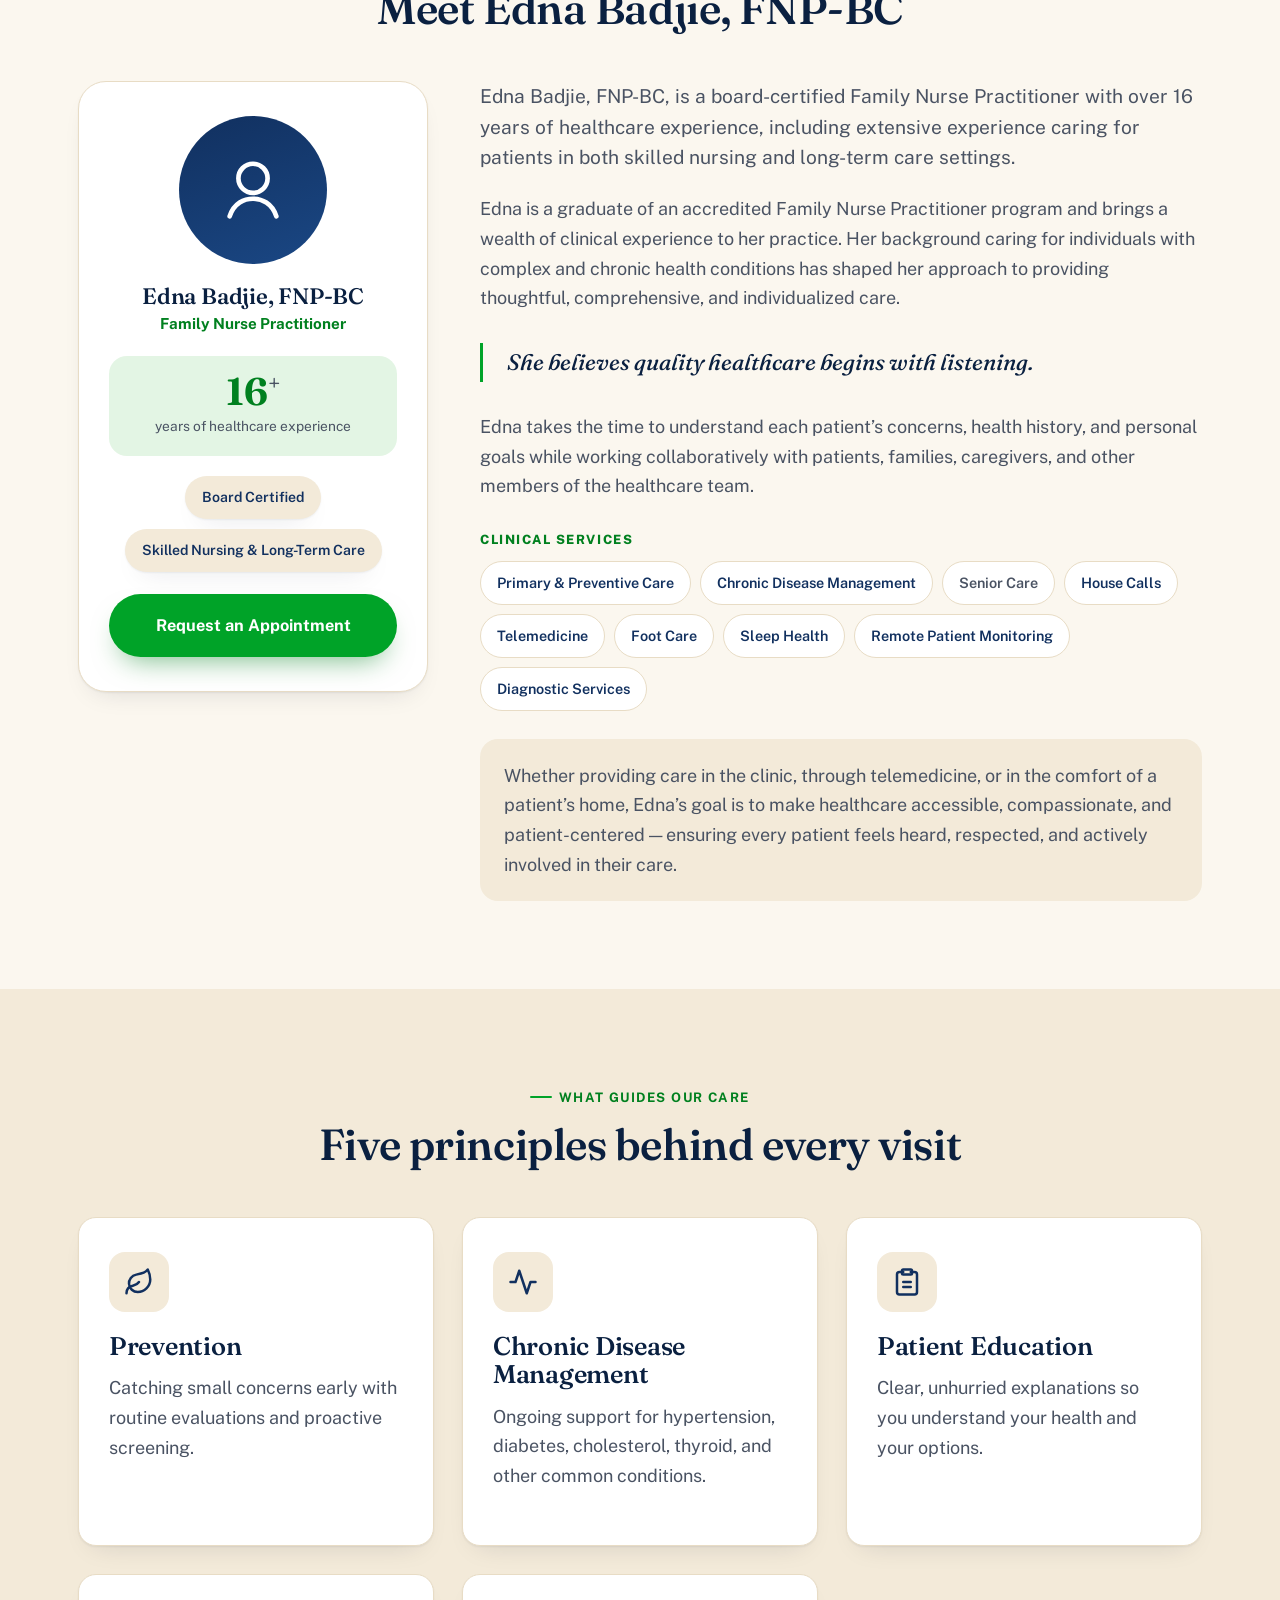
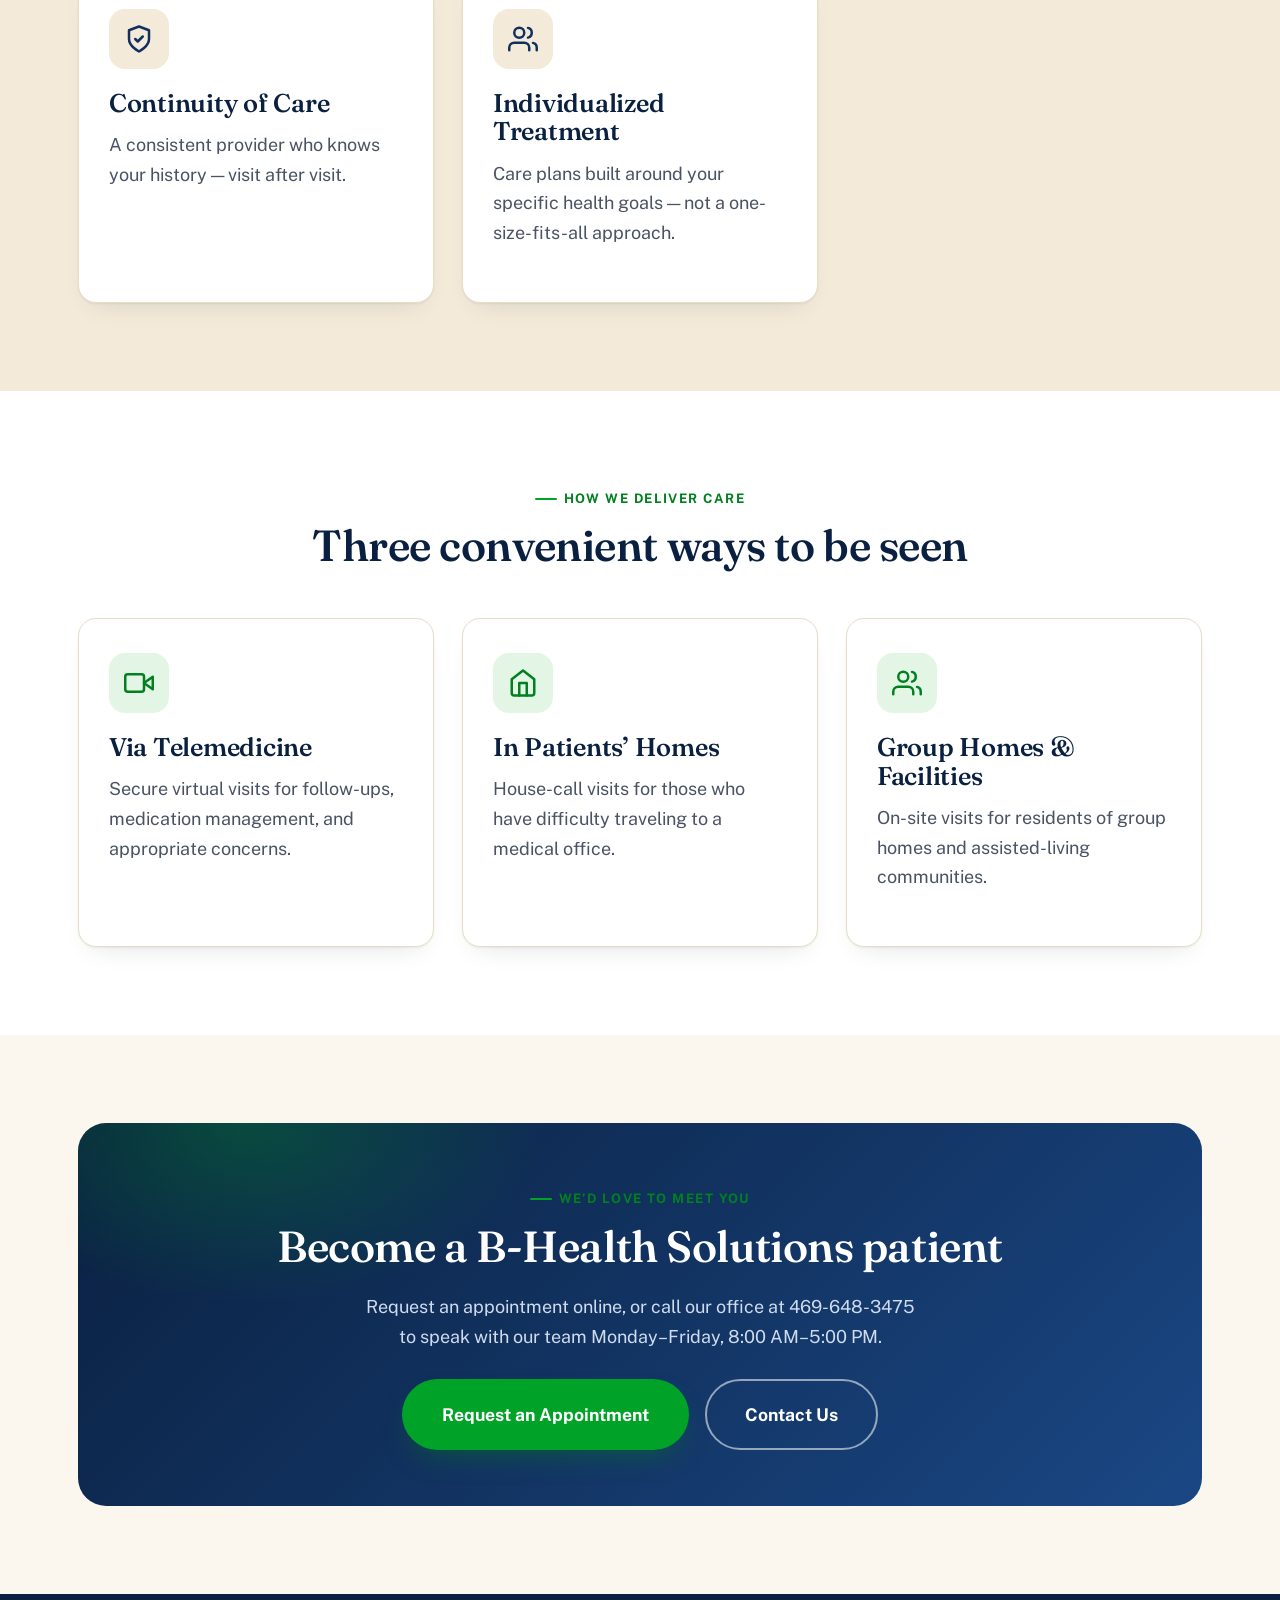
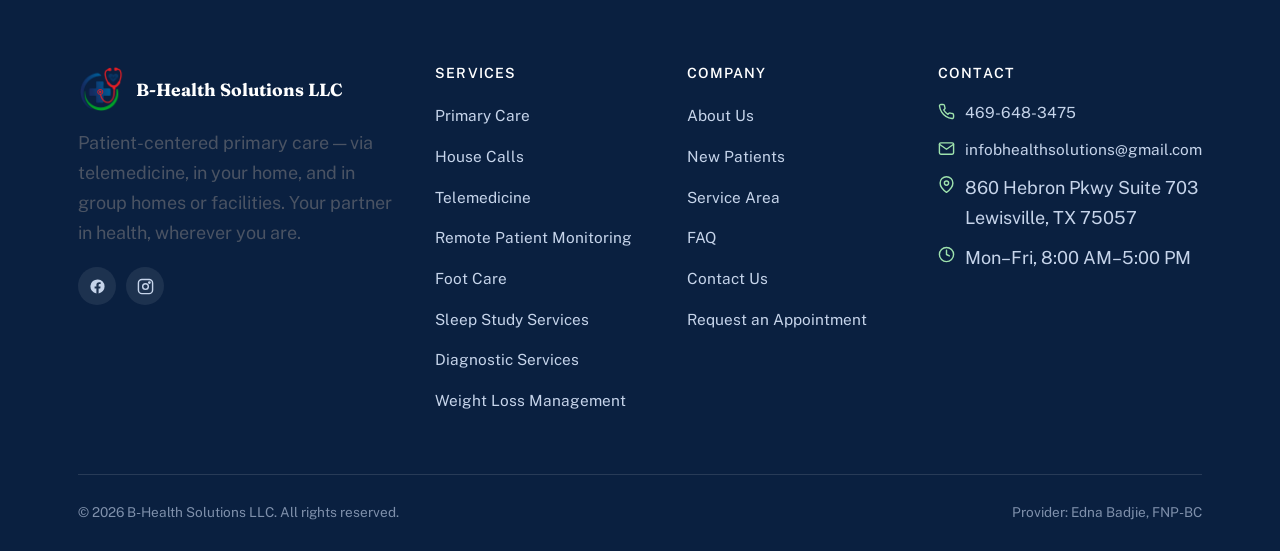
==== commit c30a22c1: "Add DFW service-area page New service-area.html covering the full Dallas-Fort Worth metroplex: 123 c" ====
--- a/about.html
+++ b/about.html
@@ -276,6 +276,7 @@
         <ul>
           <li><a href="about.html">About Us</a></li>
           <li><a href="new-patients.html">New Patients</a></li>
+          <li><a href="service-area.html">Service Area</a></li>
           <li><a href="faq.html">FAQ</a></li>
           <li><a href="contact.html">Contact Us</a></li>
           <li><a href="new-patients.html#request-form">Request an Appointment</a></li>
--- a/css/style.css
+++ b/css/style.css
@@ -728,6 +728,36 @@
 .faq-a{max-height:0;overflow:hidden;transition:max-height .35s var(--ease);}
 .faq-a p{padding:0 2px 22px;margin:0;max-width:70ch;}
 
+/* ---------------------------- Service area ---------------------------- */
+.county-grid{
+  display:grid;grid-template-columns:repeat(auto-fill,minmax(260px,1fr));
+  gap:24px;align-items:start;
+}
+.county-card{
+  background:#fff;border:1px solid var(--sand-line);border-radius:var(--radius-md);
+  padding:26px 24px;box-shadow:var(--shadow-card);
+}
+.county-card h3{
+  font-family:var(--font-body);font-size:.84rem;letter-spacing:.11em;text-transform:uppercase;
+  font-weight:800;color:var(--green-700);margin-bottom:14px;
+  padding-bottom:12px;border-bottom:2px solid var(--green-100);
+}
+.city-list{display:flex;flex-wrap:wrap;gap:7px;}
+.city-list li{
+  font-size:.88rem;font-weight:600;color:var(--navy-900);
+  background:var(--cream);border:1px solid var(--sand-line);
+  padding:5px 11px;border-radius:999px;
+}
+.area-note{
+  margin-top:36px;background:#fff;border:1px solid var(--sand-line);
+  border-left:4px solid var(--green-600);
+  border-radius:var(--radius-md);padding:26px 28px;
+}
+.area-note h4{display:flex;align-items:center;gap:10px;margin-bottom:.4em;}
+.area-note h4 svg{width:22px;height:22px;color:var(--green-700);flex:none;}
+.area-note p{margin-bottom:0;}
+.area-note a{color:var(--green-700);font-weight:700;}
+
 /* ---------------------------- FAQ page ---------------------------- */
 .faq-wrap{max-width:860px;}
 .faq-group{margin-bottom:54px;}
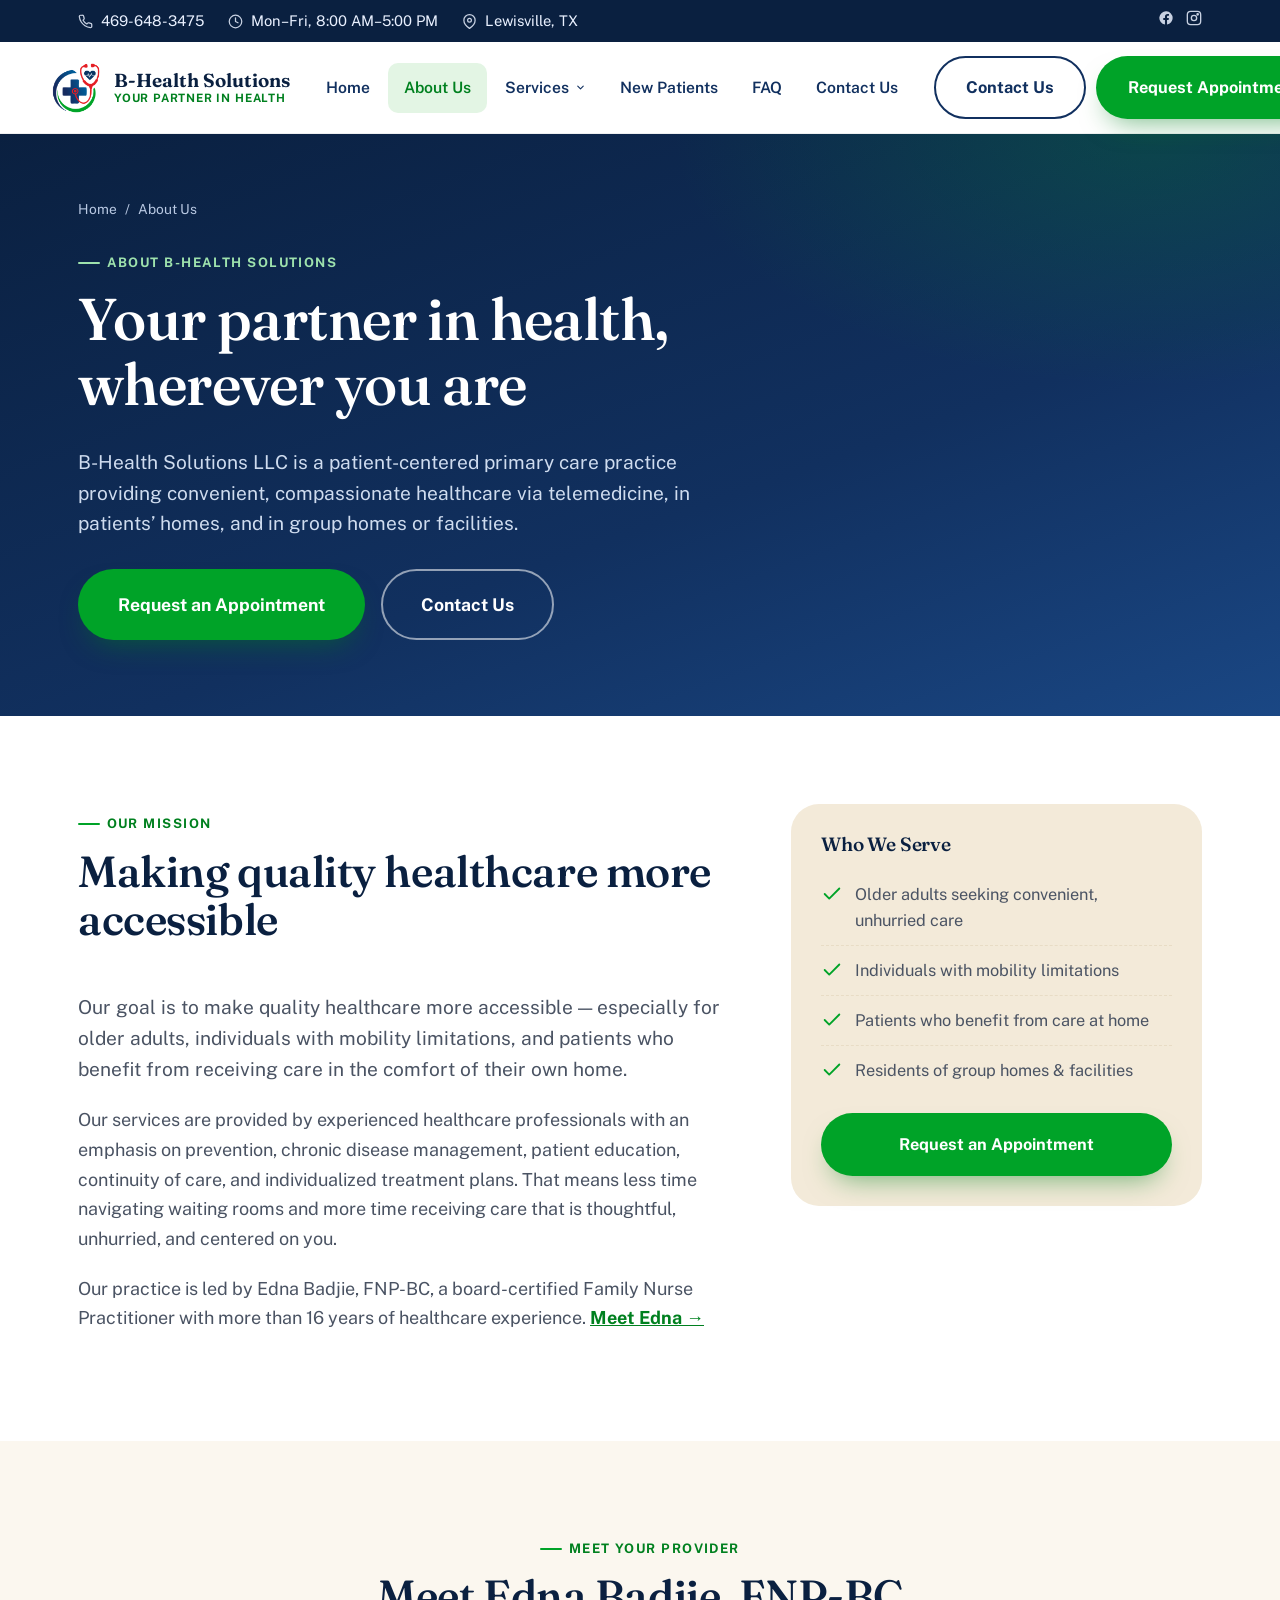
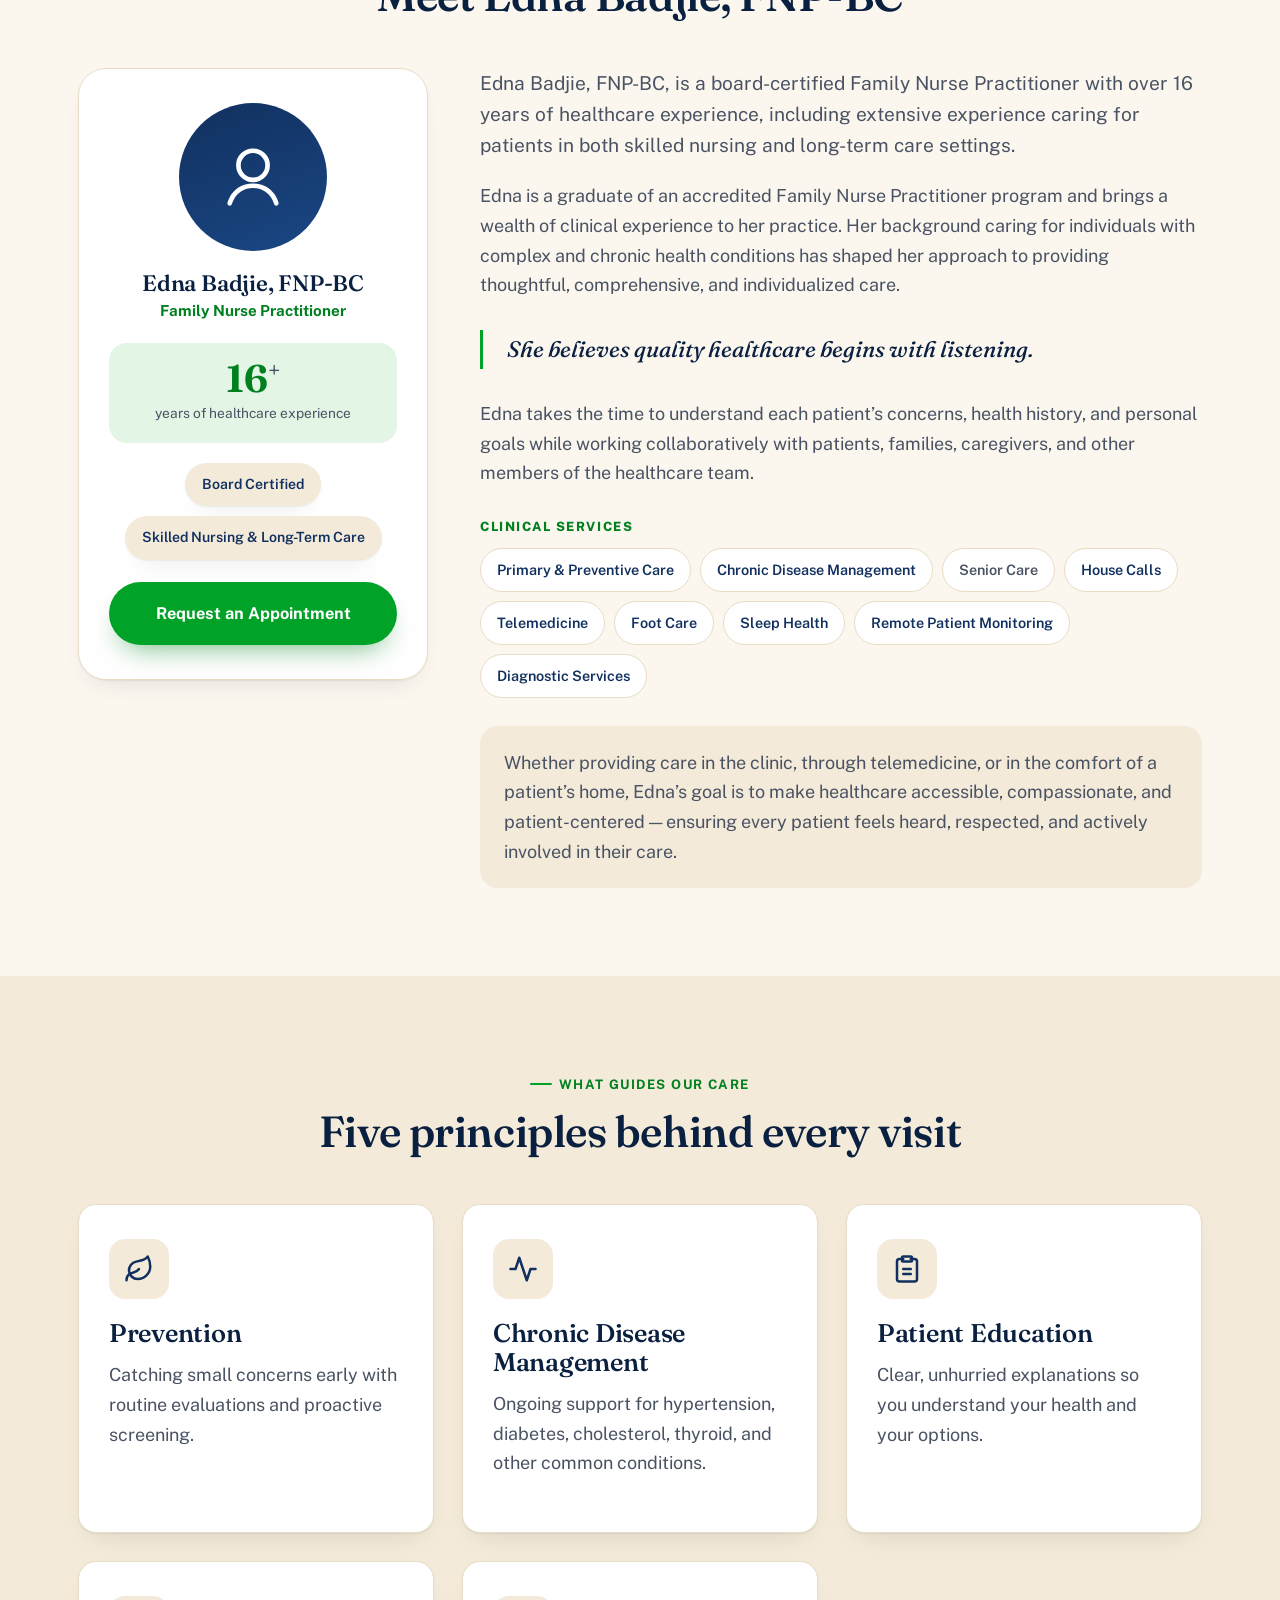
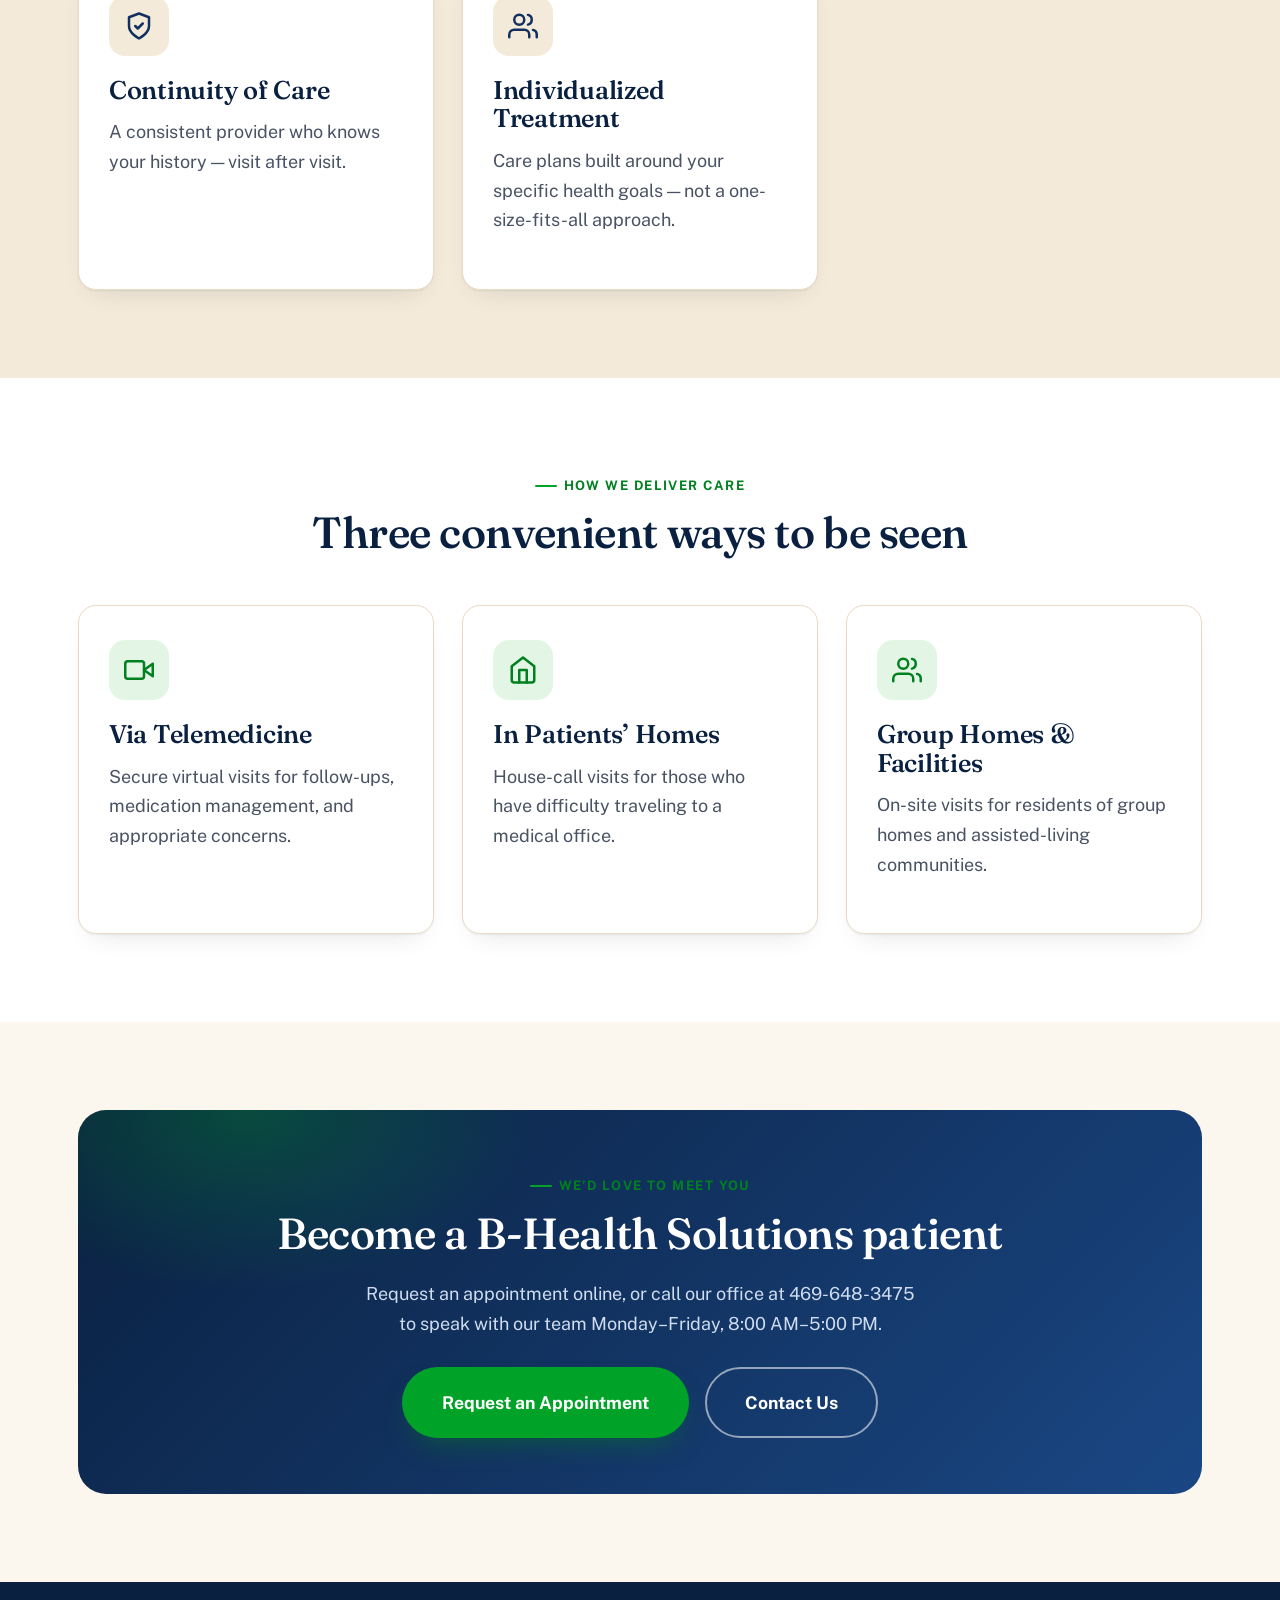
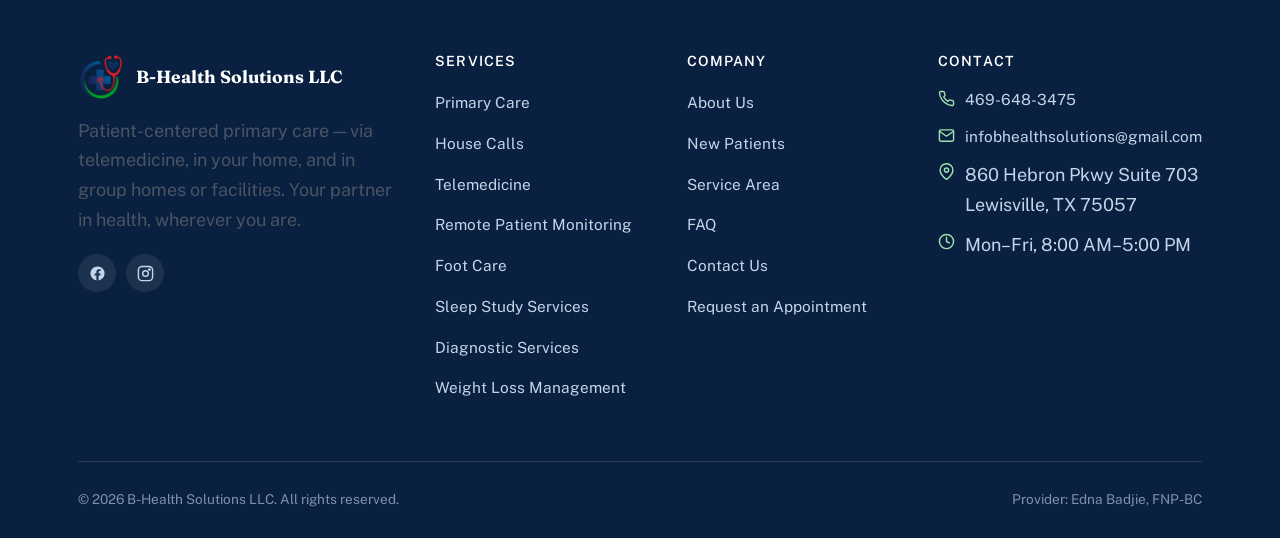
==== commit 278e48a9: "Site-wide audit: fix form services, nav layout, keyboard access Appointment form now offers all 8 se" ====
--- a/about.html
+++ b/about.html
@@ -51,6 +51,7 @@
             <a href="sleep-study.html">Sleep Study Services<small>Sleep disorder evaluation</small></a>
             <a href="diagnostics.html">Diagnostic Services<small>ABI, TM-Flow &amp; lab testing</small></a>
             <a href="weight-loss.html">Weight Loss Management<small>Supervised, individualized plans</small></a>
+            <a href="service-area.html" class="dd-wide-row">Service Area<small>The cities we serve across DFW</small></a>
           </div>
         </li>
         <li><a href="new-patients.html">New Patients</a></li>
--- a/css/style.css
+++ b/css/style.css
@@ -185,6 +185,10 @@
   border-radius:10px;
   transition:background .2s,color .2s;
 }
+/* nav labels must never break onto a second line */
+.main-nav > ul > li > a{white-space:nowrap;}
+.brand{flex:none;}
+.brand-text span{white-space:nowrap;}
 .main-nav > ul > li > a:hover,.main-nav a.active{background:var(--green-100);color:var(--green-700);}
 .has-dropdown{position:relative;}
 .has-dropdown > a svg.chev{width:11px;height:11px;transition:transform .2s;}
@@ -196,7 +200,10 @@
   transition:opacity .2s var(--ease), transform .2s var(--ease), visibility .2s;
   border:1px solid rgba(20,30,50,.06);
 }
-.has-dropdown:hover .dropdown, .has-dropdown.open .dropdown{opacity:1;visibility:visible;transform:translateY(0);}
+/* :focus-within keeps the dropdown reachable by keyboard, not just mouse */
+.has-dropdown:hover .dropdown,
+.has-dropdown:focus-within .dropdown,
+.has-dropdown.open .dropdown{opacity:1;visibility:visible;transform:translateY(0);}
 .dropdown a{display:flex;flex-direction:column;align-items:flex-start;gap:2px;padding:11px 14px;border-radius:10px;}
 .dropdown a small{font-weight:500;color:var(--ink-faint);font-size:.8rem;}
 .dropdown a:hover{background:var(--cream);}
@@ -207,6 +214,7 @@
   left:50%;transform:translateX(-50%) translateY(8px);
 }
 .has-dropdown:hover .dropdown-wide,
+.has-dropdown:focus-within .dropdown-wide,
 .has-dropdown.open .dropdown-wide{transform:translateX(-50%) translateY(0);}
 
 .header-cta{display:flex;align-items:center;gap:10px;}
@@ -217,7 +225,7 @@
 }
 .nav-toggle svg{width:22px;height:22px;}
 
-@media (max-width: 980px){
+@media (max-width: 1080px){
   .main-nav{position:fixed;inset:0 0 0 auto;width:min(360px,88vw);height:100vh;background:#fff;
     transform:translateX(100%); transition:transform .3s var(--ease); flex-direction:column; align-items:stretch;
     padding:90px 22px 30px; box-shadow:-20px 0 50px rgba(0,0,0,.15); overflow-y:auto;}
@@ -229,6 +237,7 @@
   /* collapse the two-column desktop dropdown back to a plain stacked list */
   .dropdown-wide{min-width:0;left:auto;transform:none;grid-template-columns:1fr;}
   .has-dropdown:hover .dropdown-wide,
+  .has-dropdown:focus-within .dropdown-wide,
   .has-dropdown.open .dropdown-wide{transform:none;}
   .has-dropdown.open .dropdown-wide{display:flex;flex-direction:column;}
   .has-dropdown > a svg.chev{transform:none !important;}
@@ -247,6 +256,13 @@
   .container{padding:0 18px;}
   .brand img{height:42px;}
   .brand-text strong{font-size:1.02rem;}
+}
+
+/* narrower desktops: tighten nav and drop the header Contact Us button,
+   which duplicates the Contact Us item already in the nav */
+@media (max-width:1240px) and (min-width:1081px){
+  .main-nav > ul > li > a{padding:12px 11px;font-size:.94rem;}
+  .header-cta .btn-outline{display:none;}
 }
 
 /* ---------------------------- Hero (home) ----------------------------
@@ -838,3 +854,10 @@
   .steps{grid-template-columns:1fr;}
   .footer-bottom{flex-direction:column;text-align:center;}
 }
+
+/* Service Area sits across the full width at the foot of the services dropdown */
+.dropdown-wide .dd-wide-row{
+  grid-column:1 / -1;
+  margin-top:6px;padding-top:14px;
+  border-top:1px solid var(--sand-line);
+}
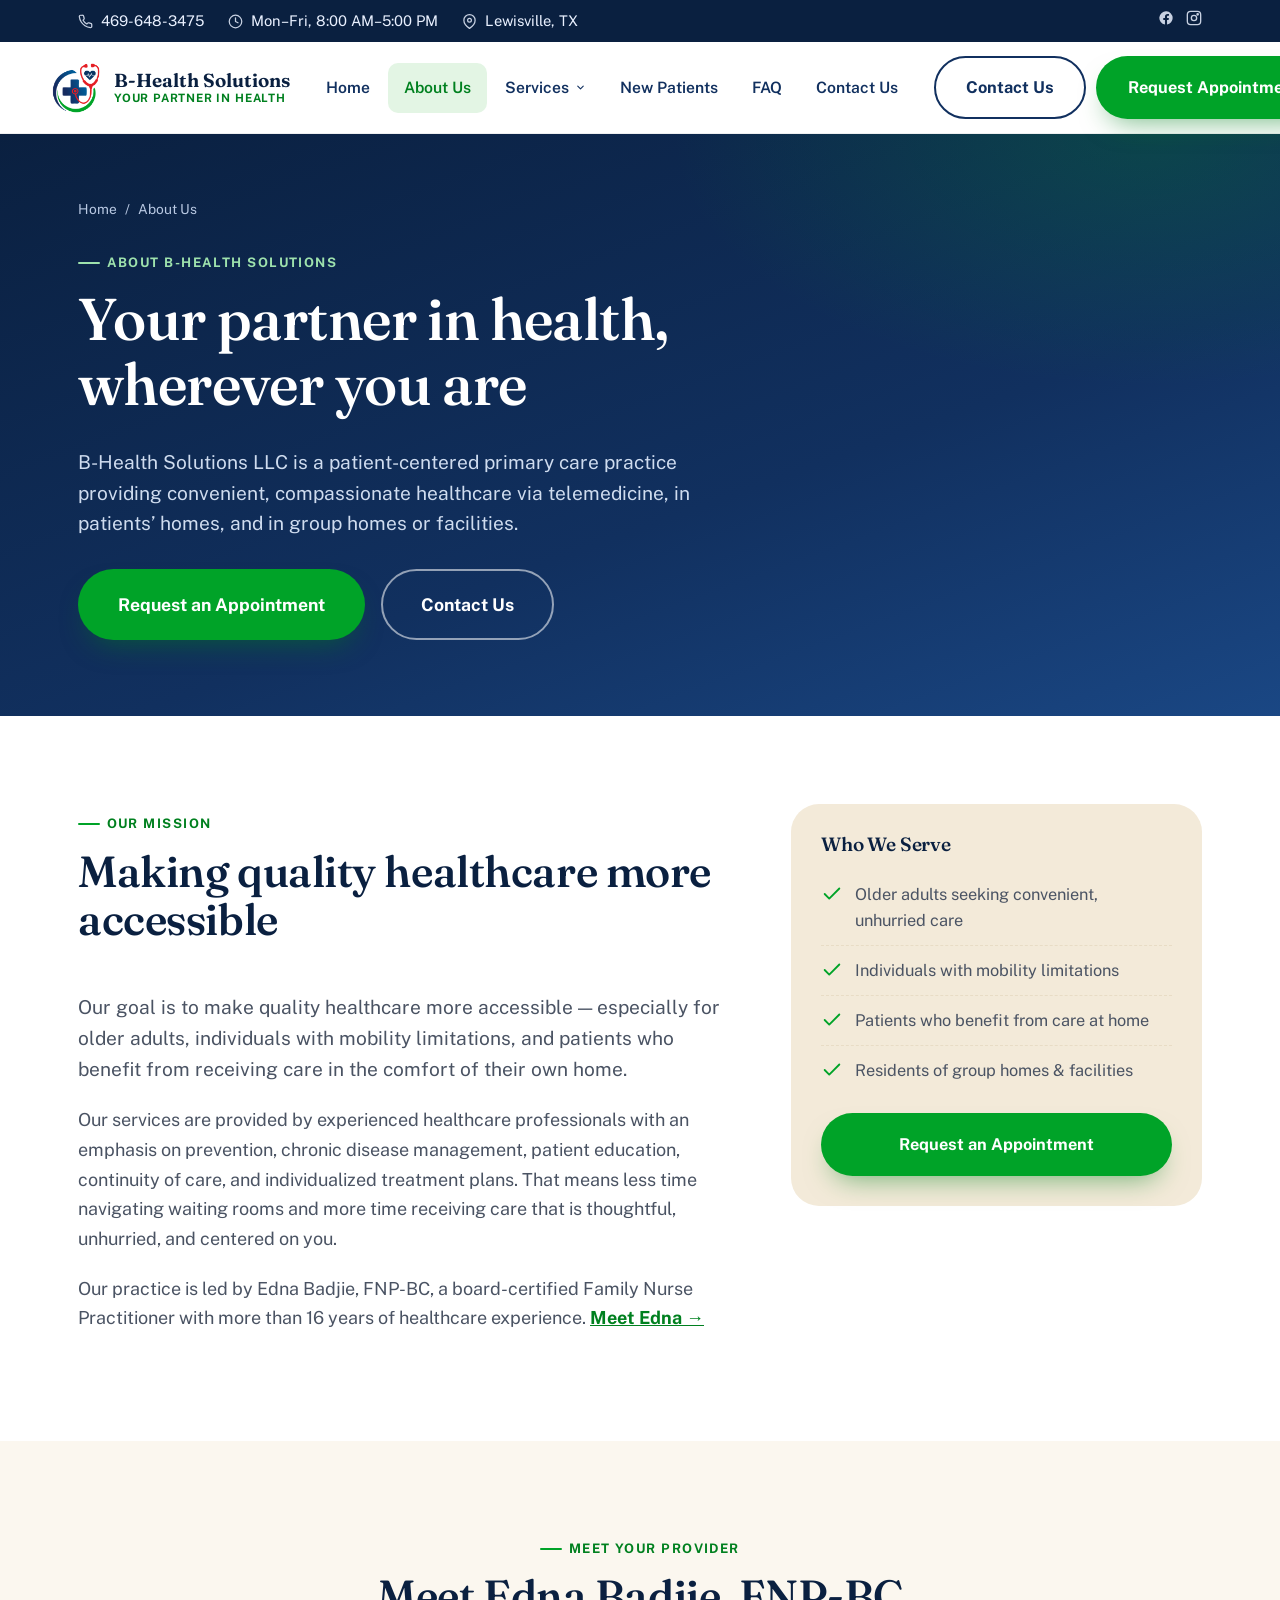
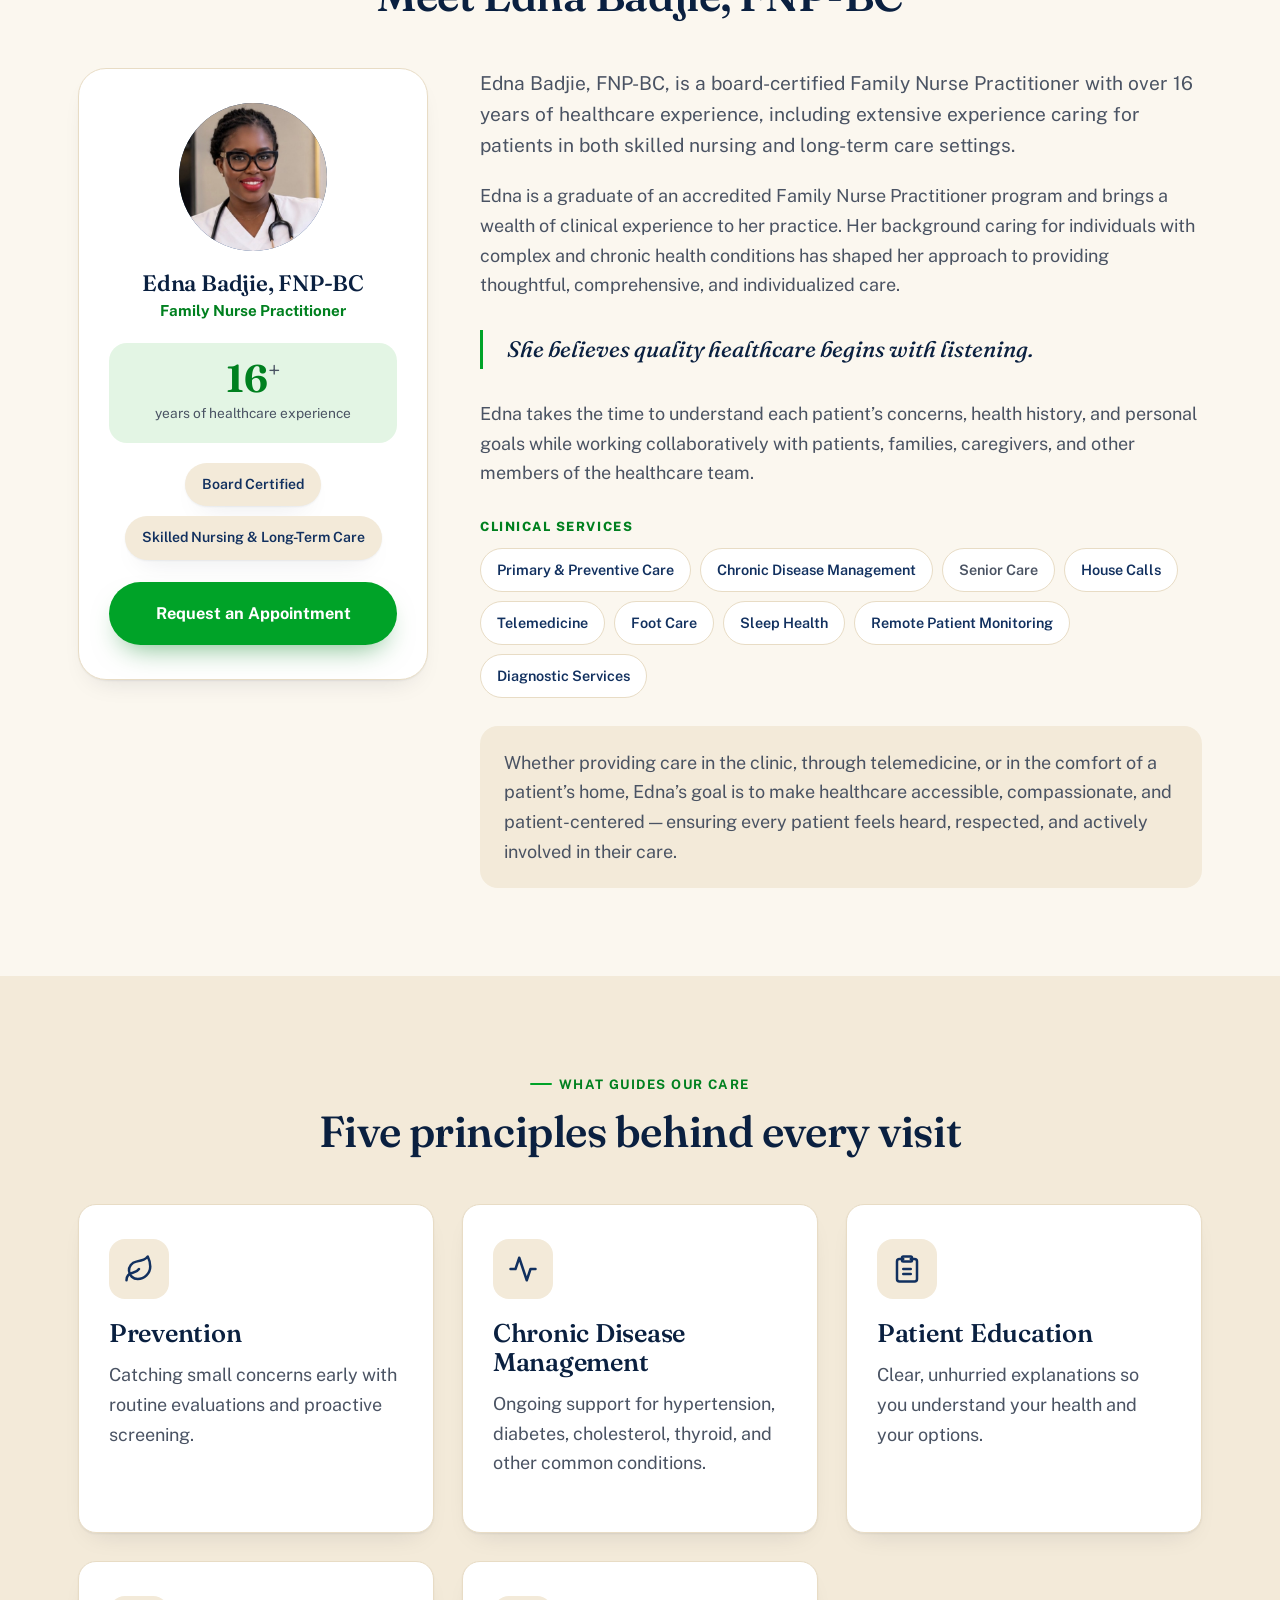
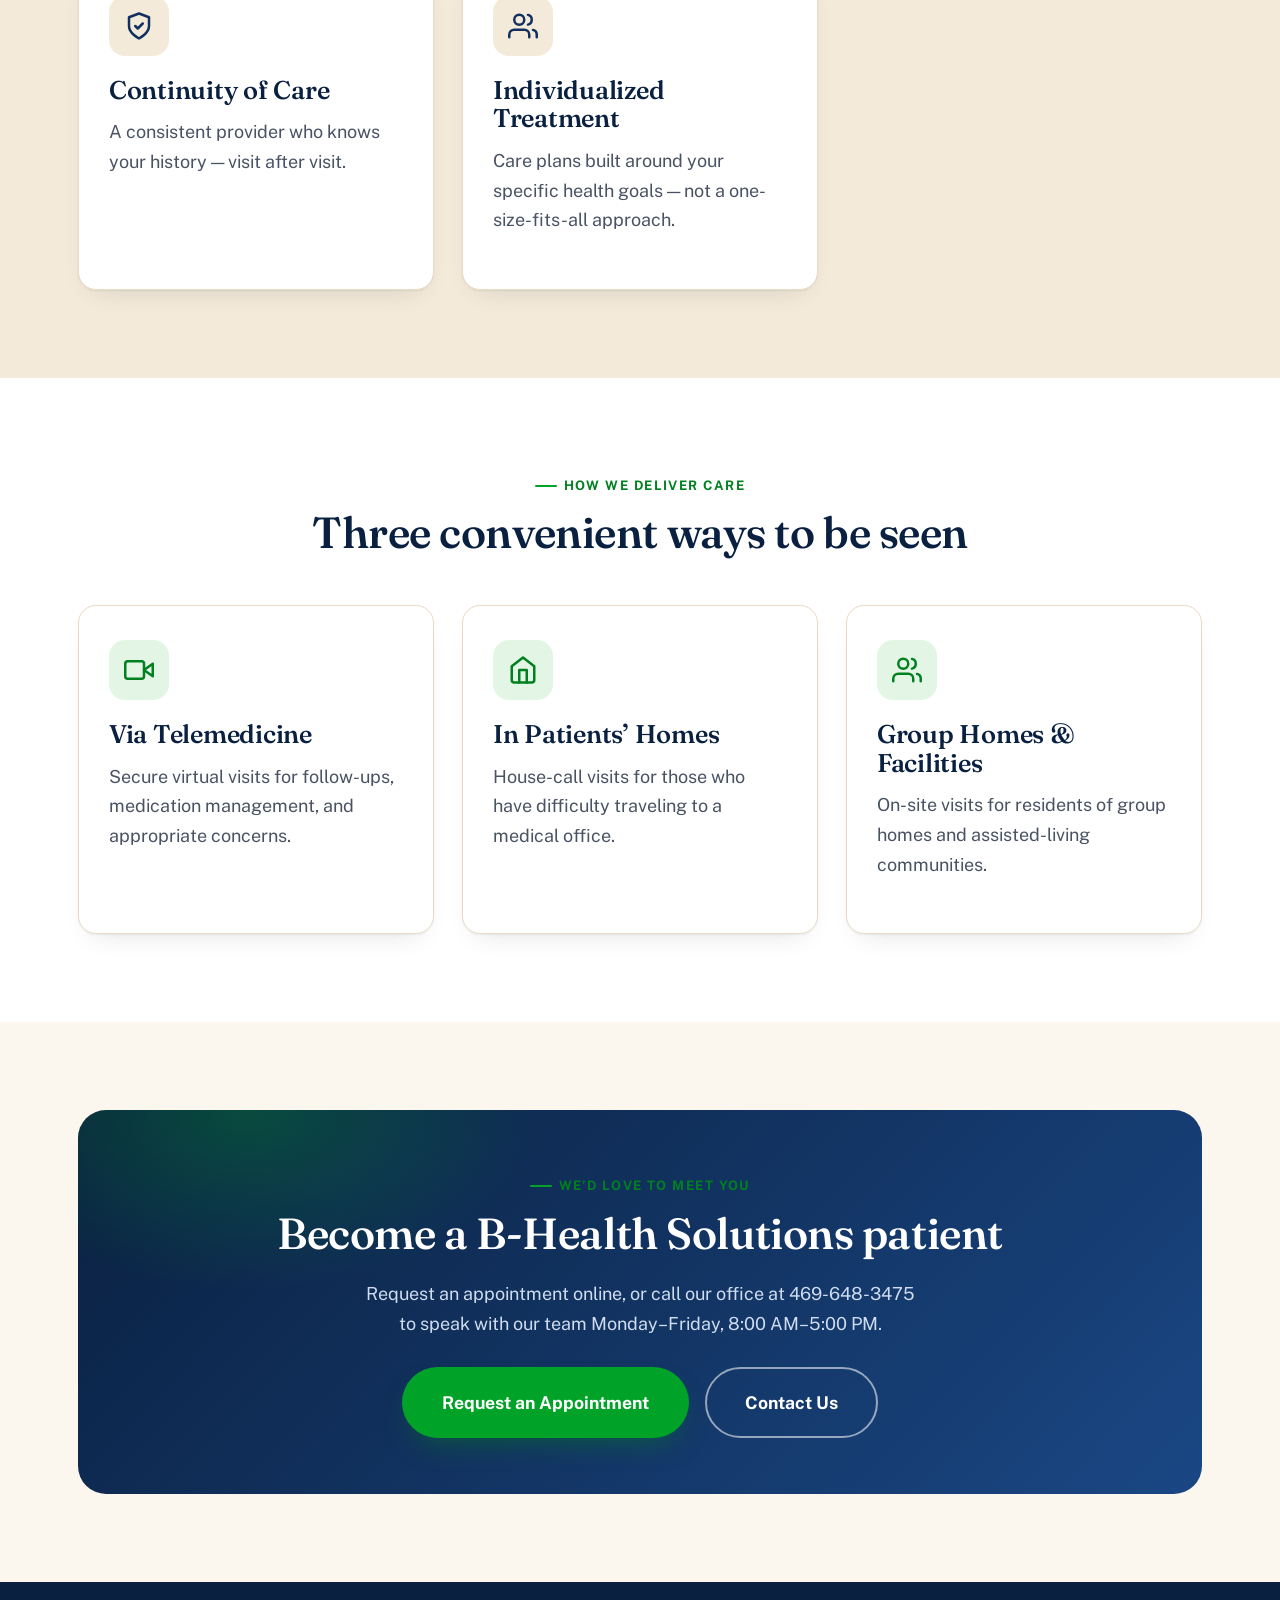
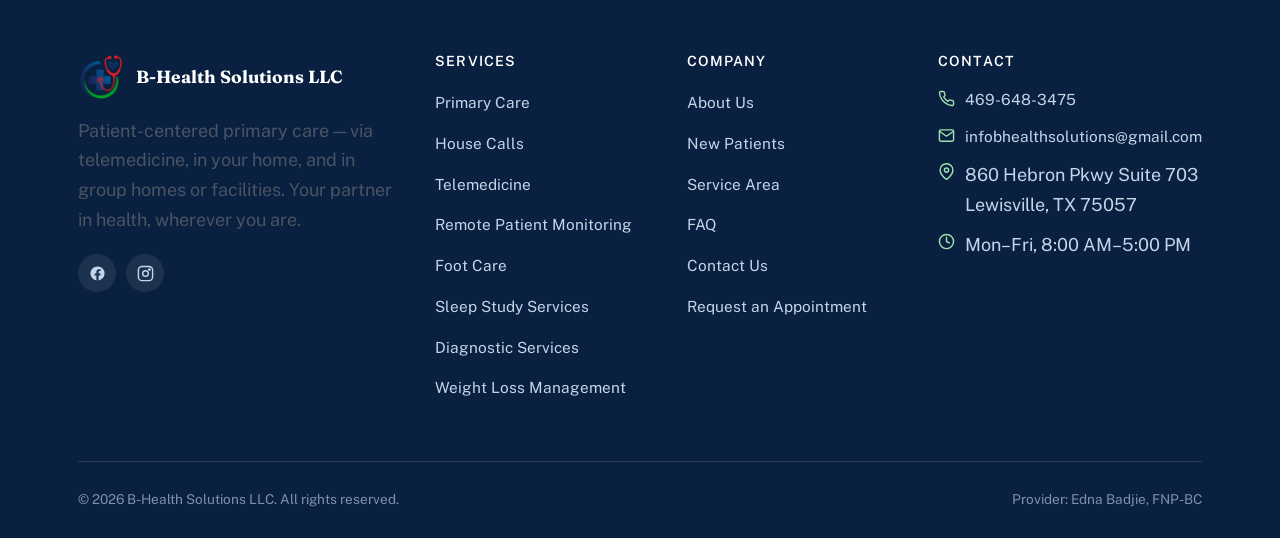
==== commit 09880743: "Use Edna's headshot for the provider photo Replaces the placeholder avatar on the About provider car" ====
--- a/about.html
+++ b/about.html
@@ -121,11 +121,13 @@
 
       <div class="provider-feature">
         <aside class="provider-profile reveal">
-          <!-- Swap this <div class="provider-portrait"> block for:
-               <img class="provider-portrait" src="images/edna-badjie.jpg" alt="Edna Badjie, FNP-BC"> -->
-          <div class="provider-portrait">
-            <svg viewBox="0 0 24 24" fill="none" stroke="currentColor" stroke-width="1.6" stroke-linecap="round" stroke-linejoin="round"><circle cx="12" cy="8" r="5"/><path d="M4 21c1.5-4.5 5-6 8-6s6.5 1.5 8 6"/></svg>
-          </div>
+          <img class="provider-portrait"
+               src="images/edna-badjie.jpg"
+               srcset="images/edna-badjie.jpg 440w, images/edna-badjie@2x.jpg 880w"
+               sizes="148px"
+               width="440" height="440"
+               alt="Edna Badjie, FNP-BC, Family Nurse Practitioner at B-Health Solutions">
+
           <h3>Edna Badjie, FNP-BC</h3>
           <p class="provider-role">Family Nurse Practitioner</p>
           <div class="provider-stat">
--- a/css/style.css
+++ b/css/style.css
@@ -586,6 +586,9 @@
   display:flex;align-items:center;justify-content:center;color:#fff;
 }
 .provider-avatar svg{width:58px;height:58px;}
+/* photo variant: fill the circle without distortion */
+img.provider-avatar{display:block;object-fit:cover;object-position:50% 22%;}
+img.provider-portrait{object-fit:cover;object-position:50% 22%;}
 .credential-list{display:flex;flex-wrap:wrap;gap:10px;margin-top:14px;}
 .credential-list .pill{background:var(--sand);border-color:transparent;}
 
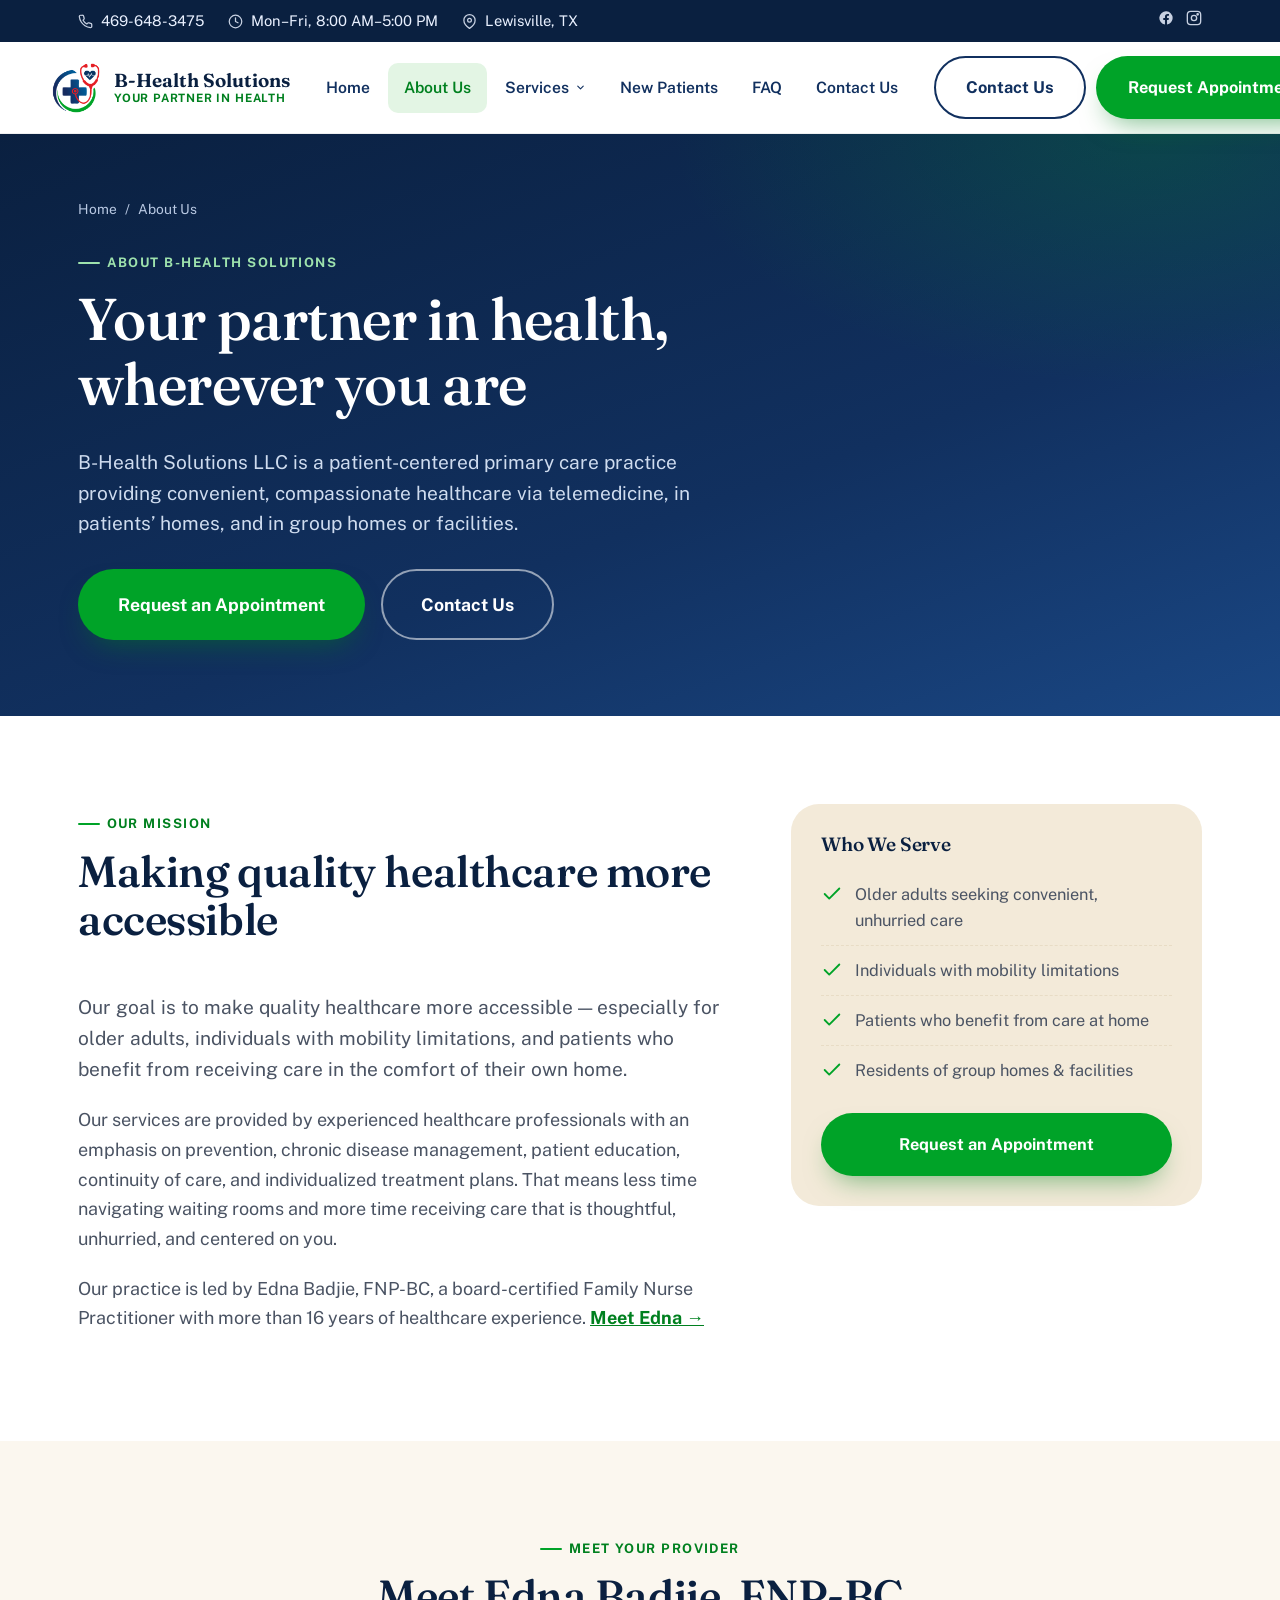
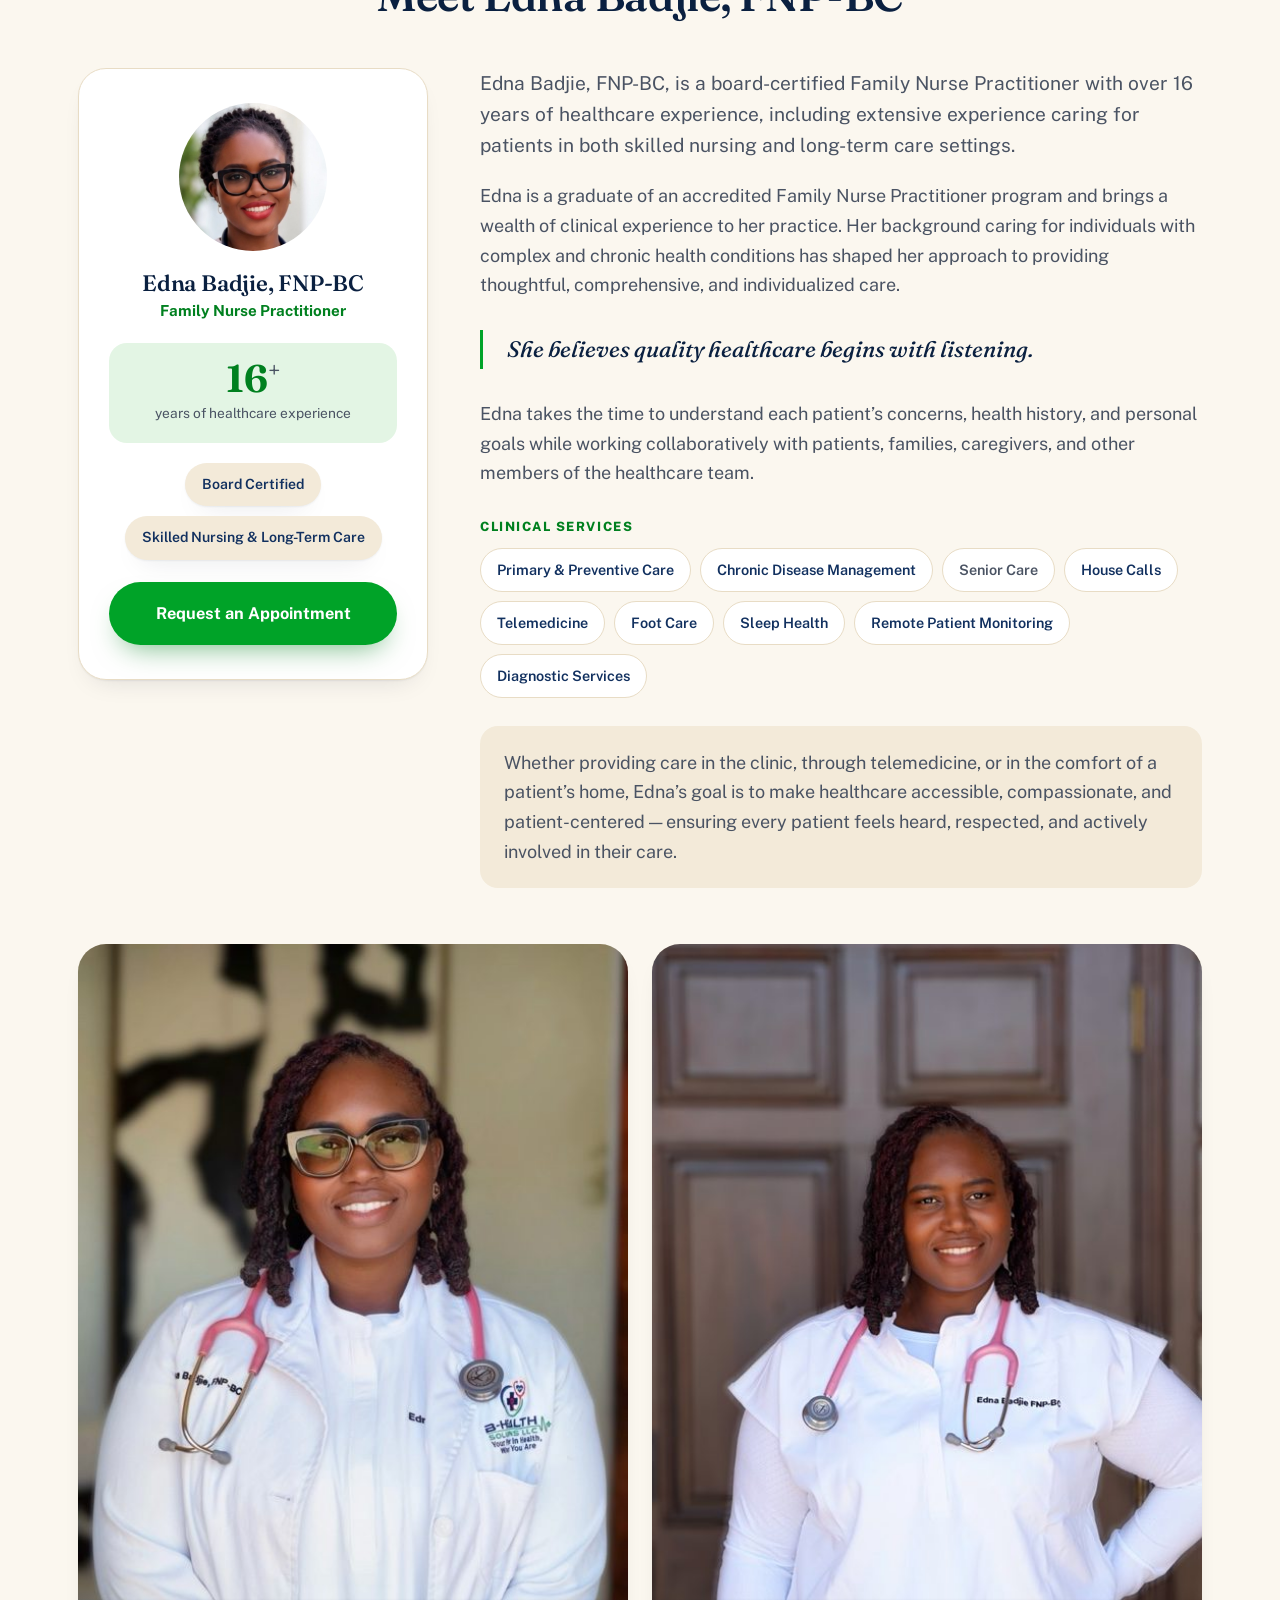
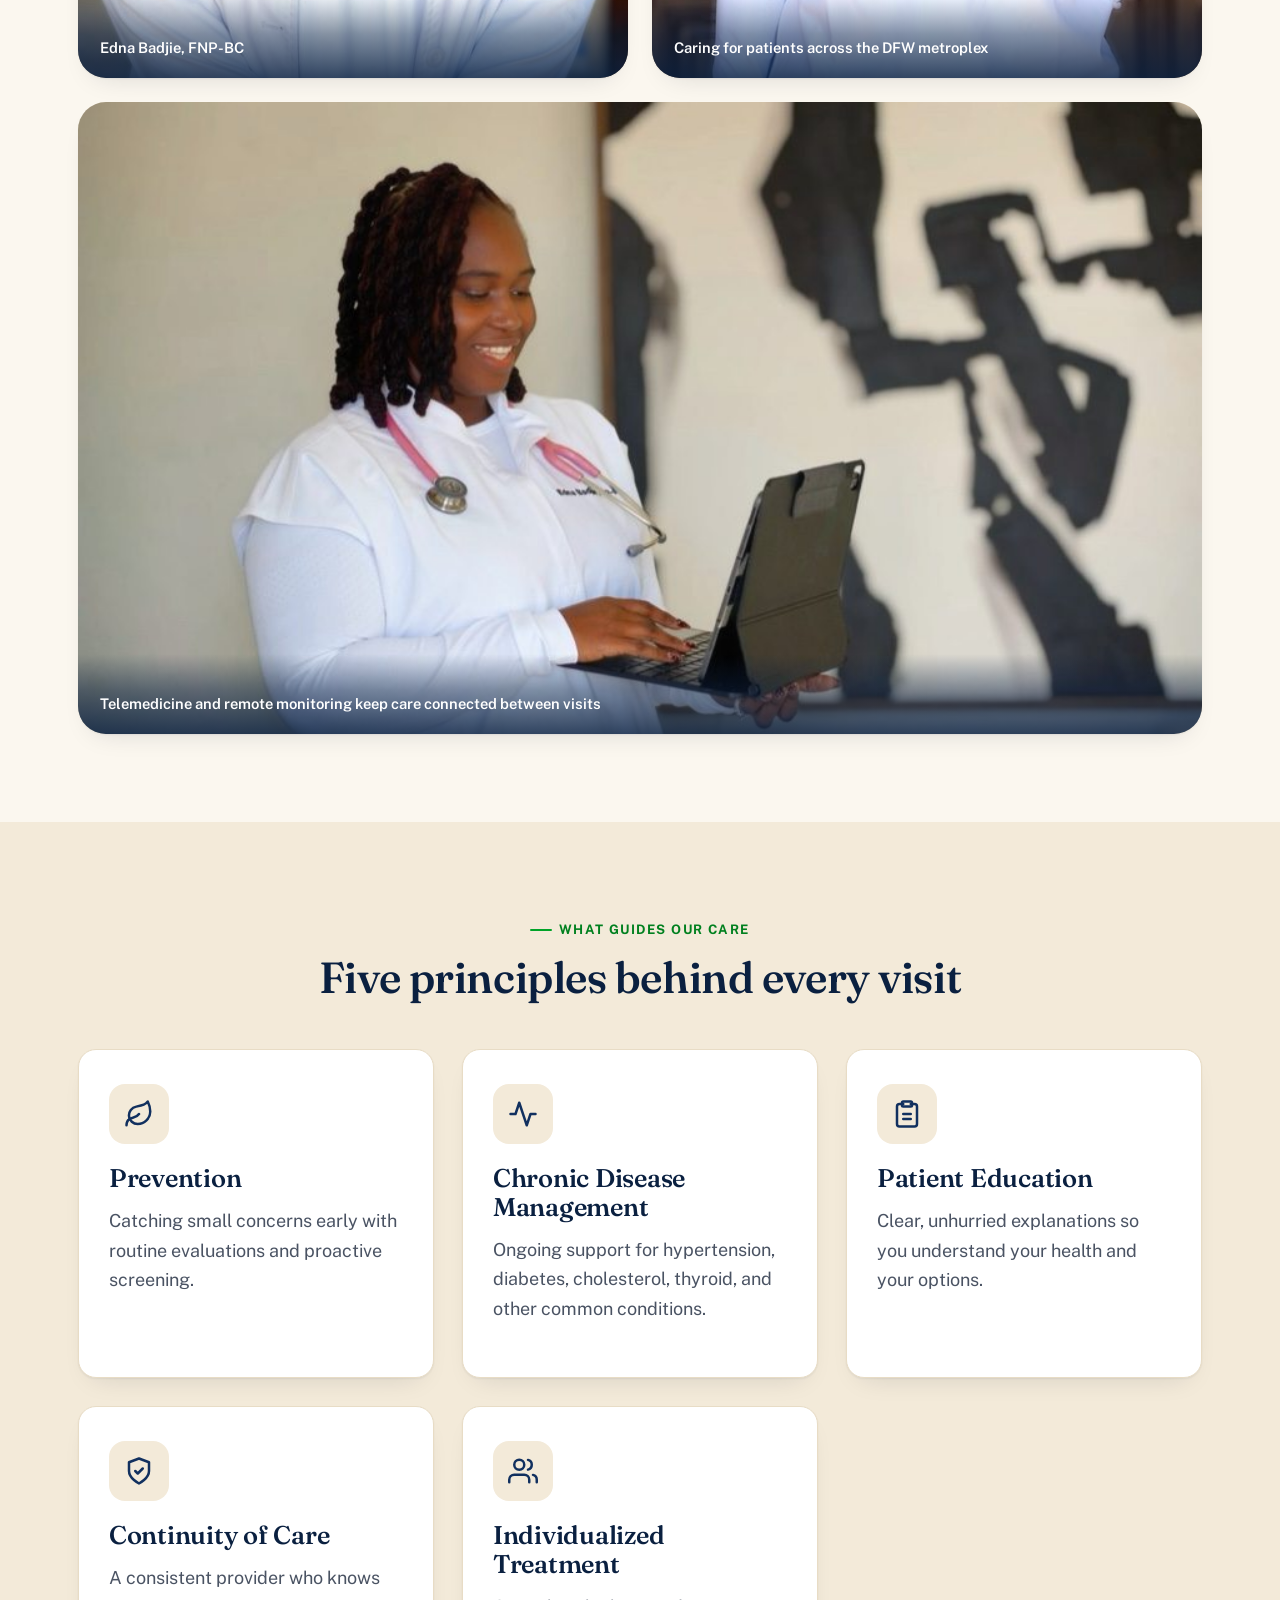
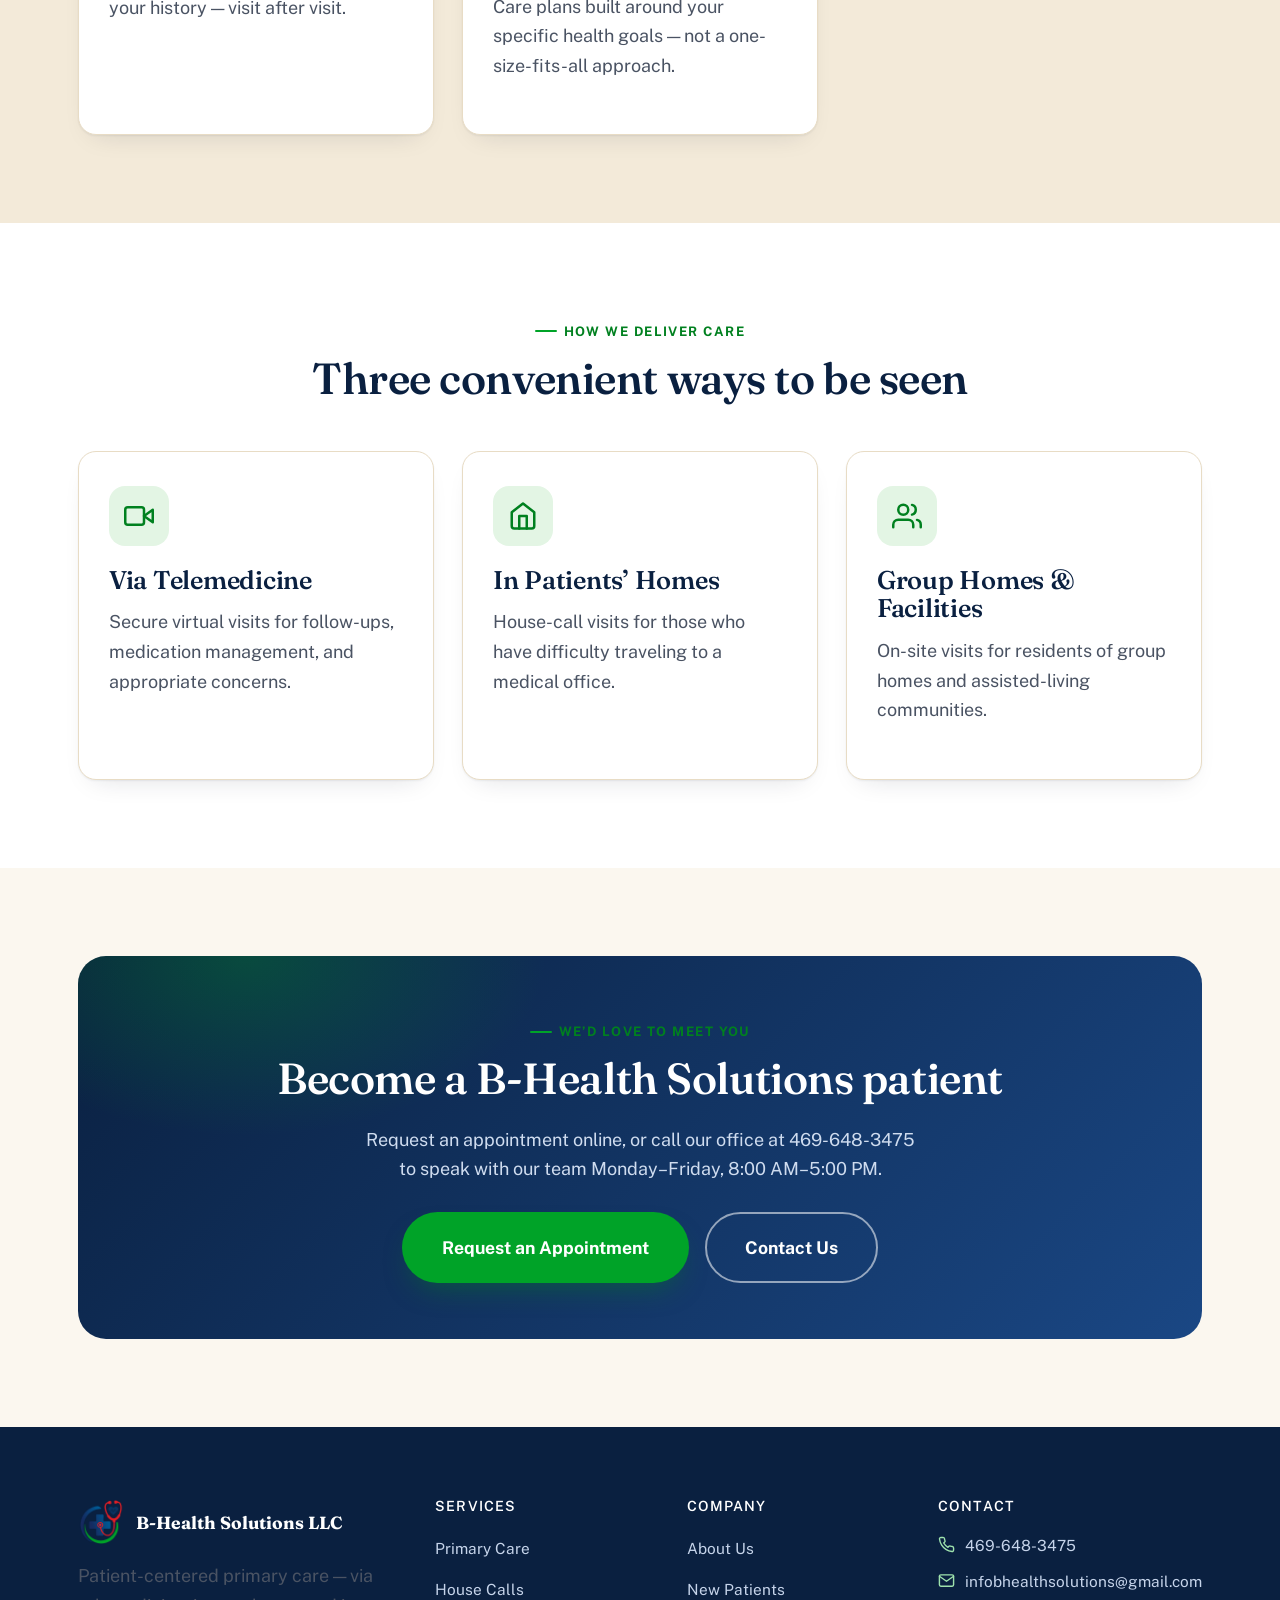
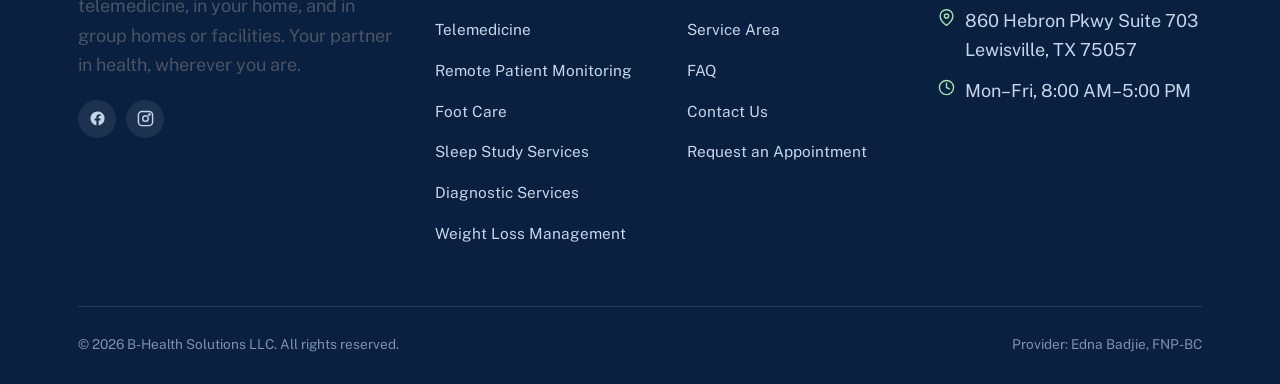
==== commit 89a636ca: "Add Edna photo gallery to the About page Three new photos converted from HEIC (browsers can't displa" ====
--- a/about.html
+++ b/about.html
@@ -166,6 +166,34 @@
           <p class="bio-close">Whether providing care in the clinic, through telemedicine, or in the comfort of a patient&rsquo;s home, Edna&rsquo;s goal is to make healthcare accessible, compassionate, and patient-centered &mdash; ensuring every patient feels heard, respected, and actively involved in their care.</p>
         </div>
       </div>
+
+      <!-- ===== Photo gallery ===== -->
+      <div class="provider-gallery reveal">
+        <figure class="pg-item">
+          <img src="images/edna-coat.jpg"
+               srcset="images/edna-coat.jpg 540w, images/edna-coat@2x.jpg 1080w"
+               sizes="(max-width:760px) 100vw, 34vw"
+               width="540" height="808" loading="lazy" decoding="async"
+               alt="Edna Badjie, FNP-BC, wearing a white B-Health Solutions coat and stethoscope">
+          <figcaption>Edna Badjie, FNP-BC</figcaption>
+        </figure>
+        <figure class="pg-item">
+          <img src="images/edna-standing.jpg"
+               srcset="images/edna-standing.jpg 540w, images/edna-standing@2x.jpg 1080w"
+               sizes="(max-width:760px) 100vw, 34vw"
+               width="540" height="810" loading="lazy" decoding="async"
+               alt="Edna Badjie, FNP-BC, in white scrubs with a stethoscope, ready for a patient visit">
+          <figcaption>Caring for patients across the DFW metroplex</figcaption>
+        </figure>
+        <figure class="pg-item pg-wide">
+          <img src="images/edna-telehealth.jpg"
+               srcset="images/edna-telehealth.jpg 900w, images/edna-telehealth@2x.jpg 1616w"
+               sizes="(max-width:760px) 100vw, 70vw"
+               width="900" height="601" loading="lazy" decoding="async"
+               alt="Edna Badjie, FNP-BC, reviewing patient information on a tablet during a telemedicine visit">
+          <figcaption>Telemedicine and remote monitoring keep care connected between visits</figcaption>
+        </figure>
+      </div>
     </div>
   </section>
 
--- a/css/style.css
+++ b/css/style.css
@@ -586,9 +586,9 @@
   display:flex;align-items:center;justify-content:center;color:#fff;
 }
 .provider-avatar svg{width:58px;height:58px;}
-/* photo variant: fill the circle without distortion */
-img.provider-avatar{display:block;object-fit:cover;object-position:50% 22%;}
-img.provider-portrait{object-fit:cover;object-position:50% 22%;}
+/* photo variant: fill the circle without distortion (asset is pre-cropped square) */
+img.provider-avatar{display:block;object-fit:cover;object-position:50% 50%;}
+img.provider-portrait{object-fit:cover;object-position:50% 50%;}
 .credential-list{display:flex;flex-wrap:wrap;gap:10px;margin-top:14px;}
 .credential-list .pill{background:var(--sand);border-color:transparent;}
 
@@ -640,6 +640,39 @@
 .bio-close{
   background:var(--sand);border-radius:var(--radius-md);padding:22px 24px;
   margin-bottom:0;color:var(--ink-soft);
+}
+
+/* ---- Provider photo gallery ---- */
+.provider-gallery{
+  display:grid;
+  grid-template-columns:repeat(2,1fr);
+  gap:24px;
+  margin-top:56px;
+}
+.provider-gallery .pg-wide{grid-column:1 / -1;}
+.pg-item{
+  margin:0;position:relative;overflow:hidden;
+  border-radius:var(--radius-lg);
+  box-shadow:var(--shadow-card);
+  background:var(--sand);
+}
+.pg-item img{
+  width:100%;height:100%;display:block;object-fit:cover;
+  aspect-ratio:3/4;
+  transition:transform .6s var(--ease);
+}
+.pg-item.pg-wide img{aspect-ratio:16/9;object-position:50% 38%;}
+.pg-item:hover img{transform:scale(1.035);}
+.pg-item figcaption{
+  position:absolute;left:0;right:0;bottom:0;
+  padding:38px 22px 18px;
+  font-size:.92rem;font-weight:600;color:#fff;
+  background:linear-gradient(to top, rgba(10,32,64,.82), rgba(10,32,64,.45) 55%, transparent);
+}
+@media (max-width:760px){
+  .provider-gallery{grid-template-columns:1fr;gap:18px;margin-top:40px;}
+  .provider-gallery .pg-wide{grid-column:auto;}
+  .pg-item figcaption{font-size:.88rem;padding:32px 18px 15px;}
 }
 
 @media (max-width:980px){
